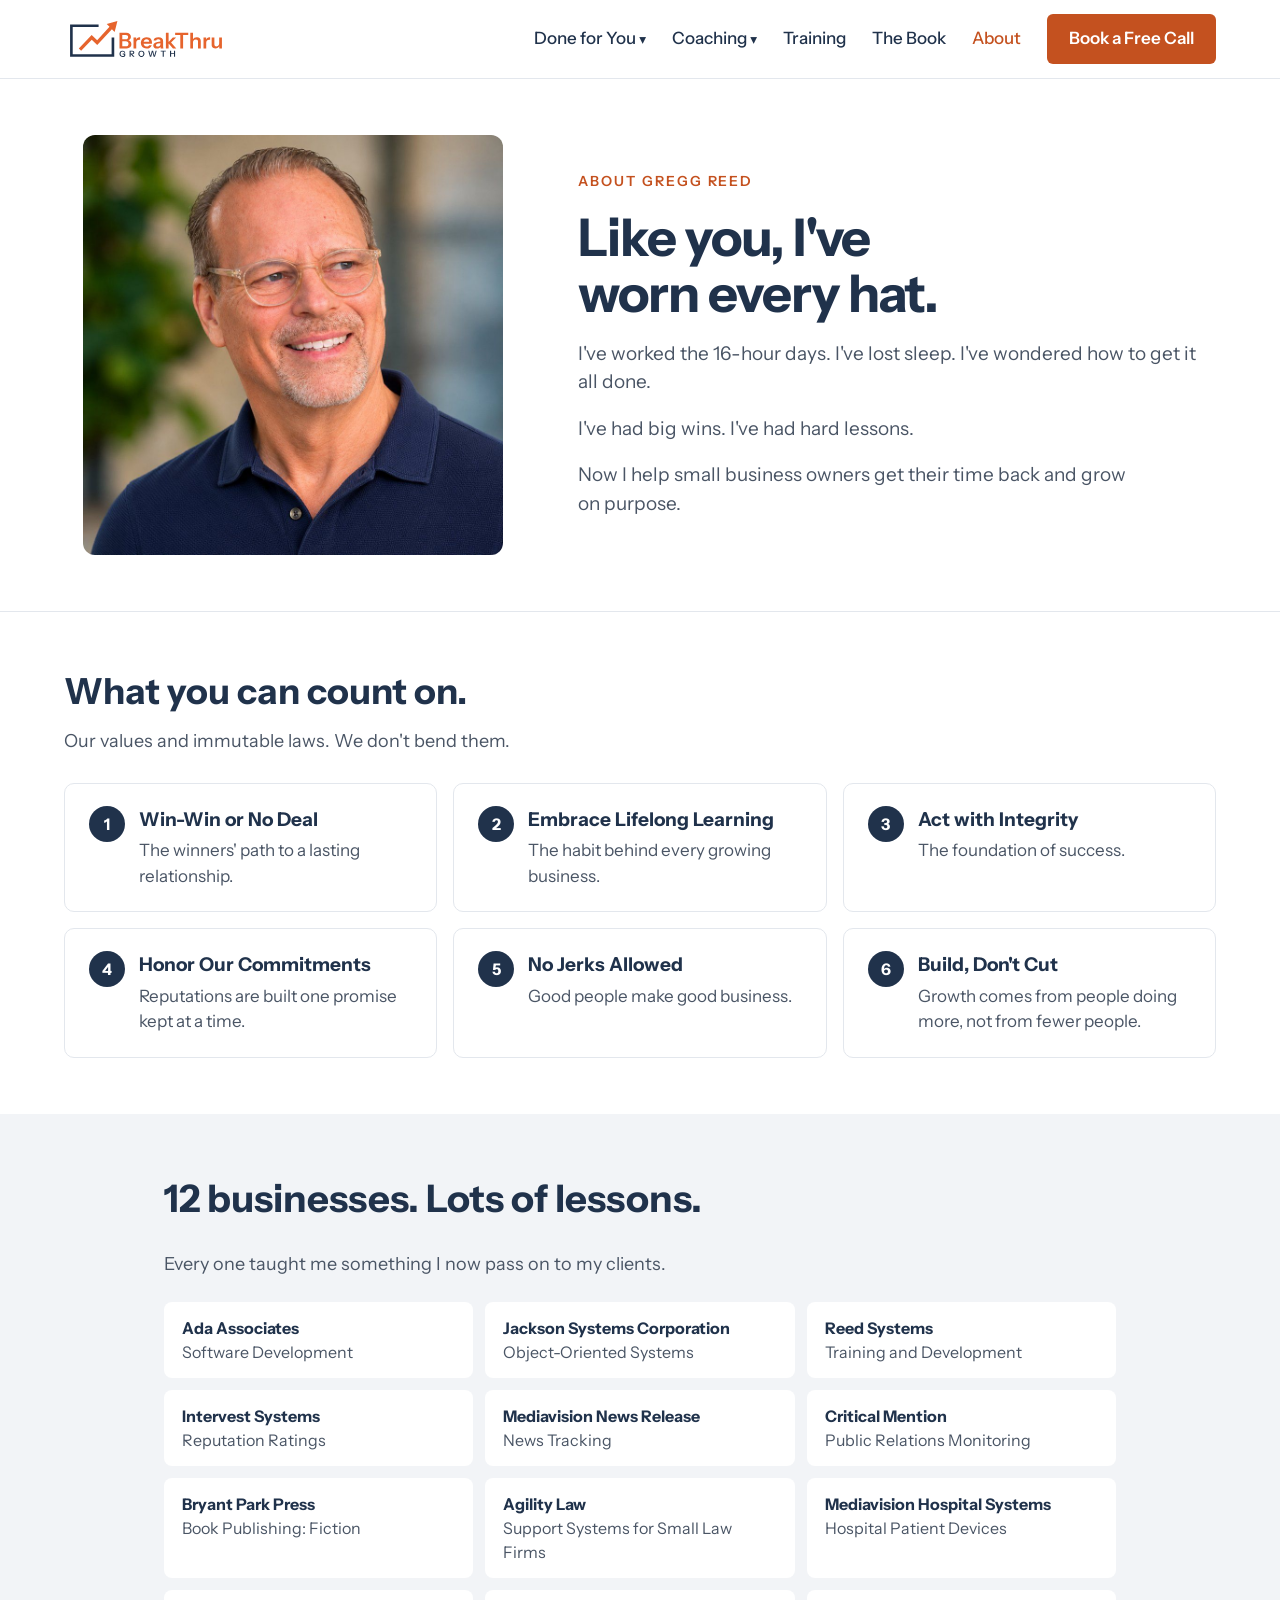
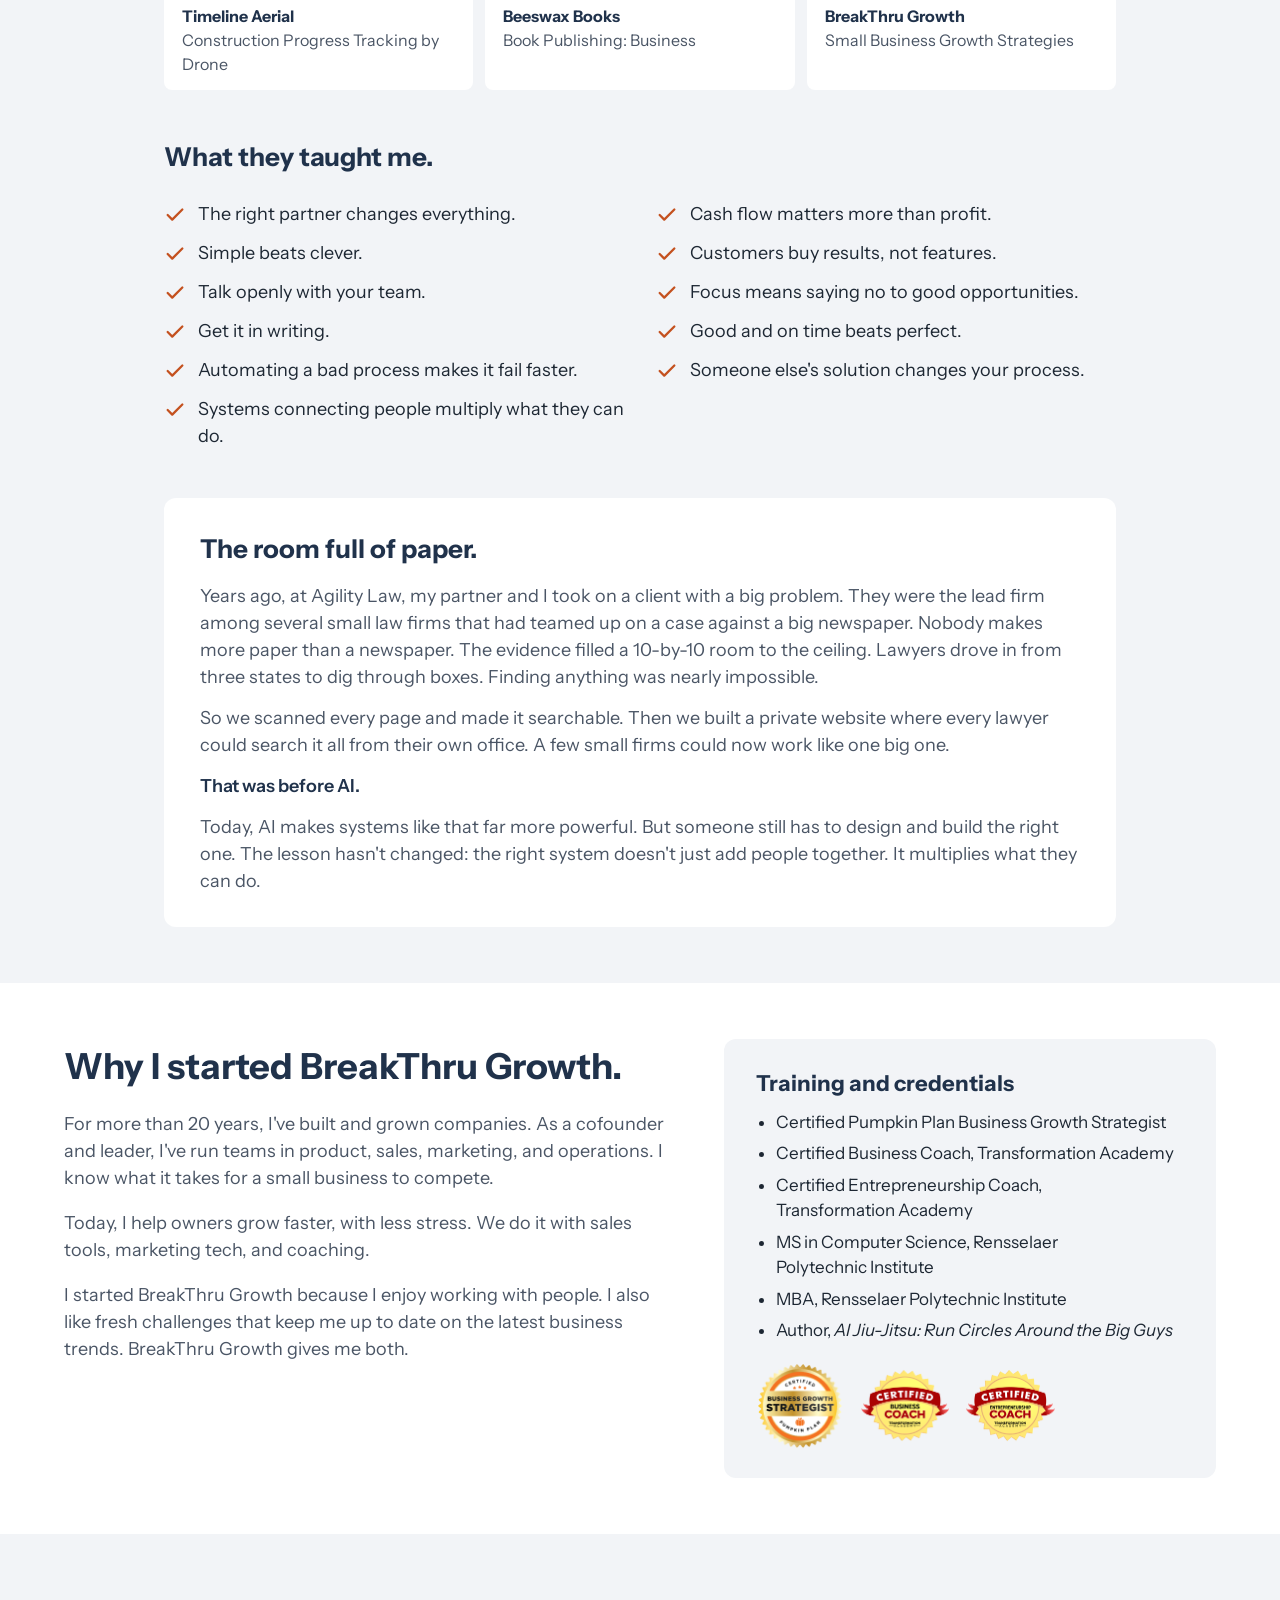
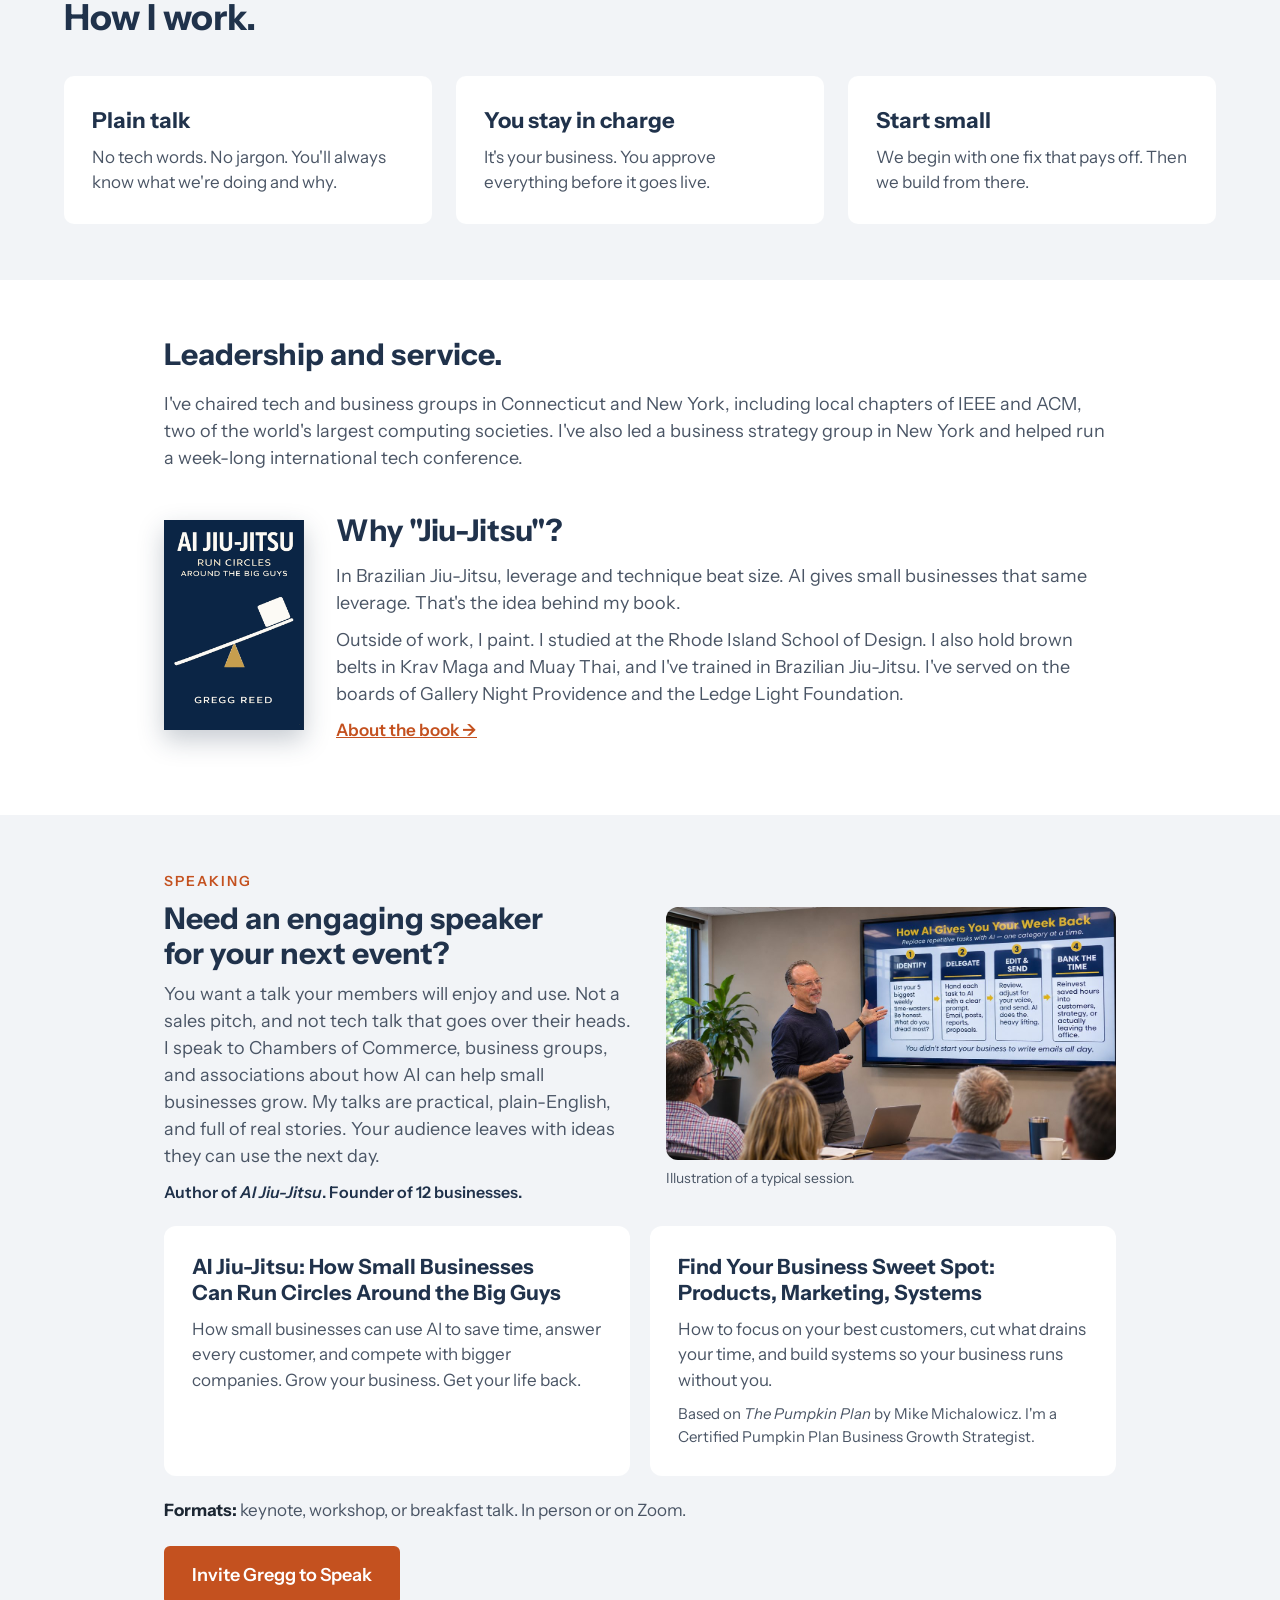
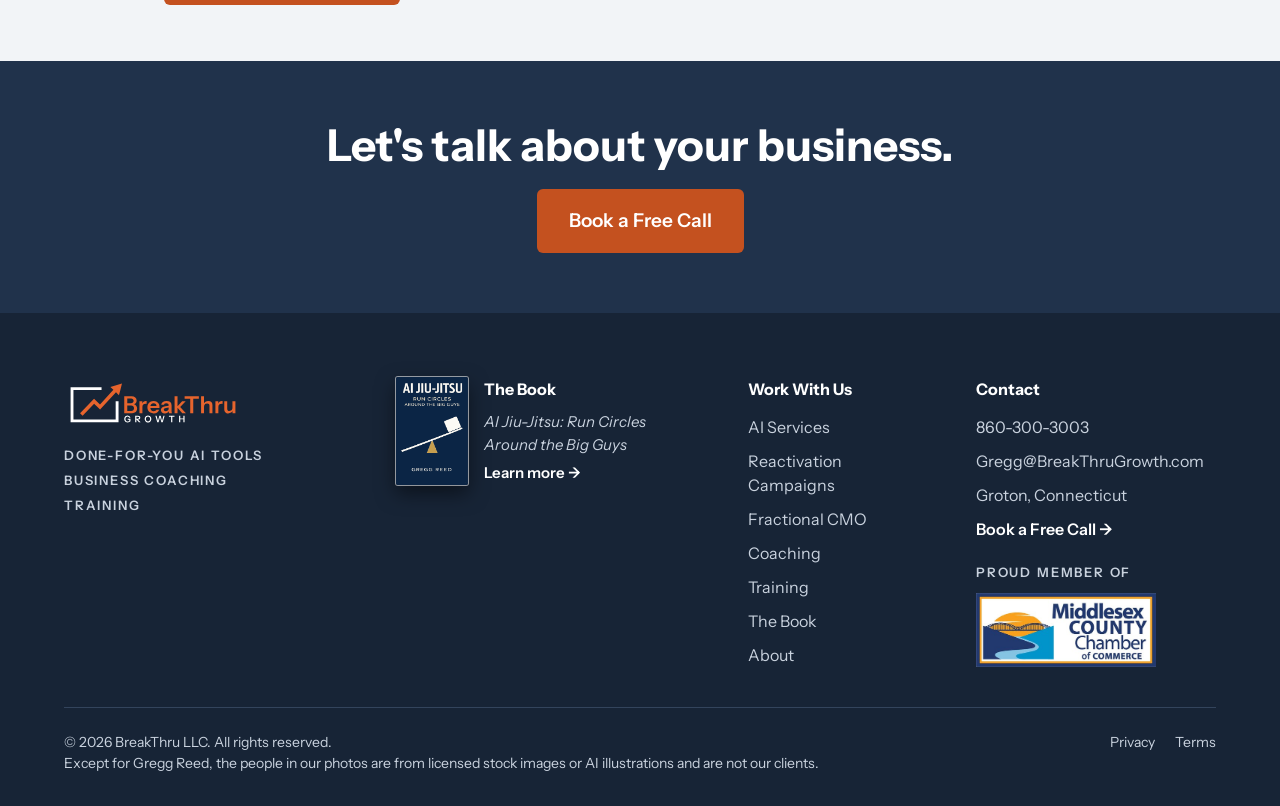
==== about/index.html @ 70c1c9ca "About: credit The Pumpkin Plan on the sweet spot talk Co-Authored-By: Claude Opus 5.5 <noreply@anthr" ====
<!doctype html>
<html lang="en">
<head>
<meta charset="utf-8">
<meta name="viewport" content="width=device-width, initial-scale=1">
<title>About Gregg Reed | BreakThru Growth</title>
<meta name="description" content="Entrepreneur, certified business coach, and author of AI Jiu-Jitsu. Gregg has started 12 businesses.">
<link rel="canonical" href="https://breakthrugrowth.com/about/">
<meta property="og:type" content="website">
<meta property="og:site_name" content="BreakThru Growth">
<meta property="og:title" content="About Gregg Reed | BreakThru Growth">
<meta property="og:description" content="Entrepreneur, certified business coach, and author of AI Jiu-Jitsu. Gregg has started 12 businesses.">
<meta property="og:url" content="https://breakthrugrowth.com/about/">
<meta property="og:image" content="https://breakthrugrowth.com/assets/img/gregg-casual.jpg">
<meta name="twitter:card" content="summary_large_image">
<link rel="icon" href="/favicon.svg?v=3" type="image/svg+xml">
<link rel="icon" href="/favicon-32x32.png?v=3" sizes="32x32" type="image/png">
<link rel="icon" href="/favicon.ico?v=3" sizes="any">
<link rel="apple-touch-icon" href="/apple-touch-icon.png?v=3">
<link rel="manifest" href="/site.webmanifest?v=3">
<meta name="theme-color" content="#20324B">
<link rel="preconnect" href="https://fonts.googleapis.com">
<link rel="preconnect" href="https://fonts.gstatic.com" crossorigin>
<link href="https://fonts.googleapis.com/css2?family=Instrument+Sans:wght@400;500;600;700&amp;display=swap" rel="stylesheet">
<link rel="stylesheet" href="/assets/css/site.css?v=20261113">
<script type="application/ld+json">{"@context":"https://schema.org","@type":"Person","name":"Gregg Reed","url":"https://breakthrugrowth.com/about/","image":"https://breakthrugrowth.com/assets/img/gregg-portrait.jpg","jobTitle":"Founder","worksFor":{"@type":"Organization","name":"BreakThru Growth","url":"https://breakthrugrowth.com/"},"alumniOf":{"@type":"CollegeOrUniversity","name":"Rensselaer Polytechnic Institute"},"knowsAbout":["AI for small business","Business coaching","Marketing"],"subjectOf":{"@type":"Book","name":"AI Jiu-Jitsu: Run Circles Around the Big Guys","url":"https://breakthrugrowth.com/book/"}}</script>
</head>
<body>
<div class="page">

<a class="skip" href="#main">Skip to content</a>
<header class="site-header">
<div class="wrap">
<a class="brand" href="/"><img src="/assets/img/logo-color.svg" alt="BreakThru Growth" width="166" height="48"></a>
<input type="checkbox" id="menu" class="menu-toggle" aria-label="Show menu">
<label for="menu" class="menu-btn">Menu</label>
<nav class="nav" aria-label="Main">
<div class="dd"><a href="/ai-services/">Done for You</a>
<div class="dd-menu"><a href="/ai-services/">AI Services</a><a href="/reactivation/">Reactivation Campaigns</a><a href="/fractional/">Fractional CMO</a></div></div>
<div class="dd"><a href="/coaching/">Coaching</a>
<div class="dd-menu"><a href="/coaching/#focus">Focus Programs</a><a href="/coaching/#growth">Growth Coaching</a></div></div>
<a href="/training/">Training</a>
<a href="/book/">The Book</a>
<a href="/about/" aria-current="page">About</a>
<a class="btn" href="/start/">Book a Free Call</a>
</nav>
</div>
</header>
<main id="main">

<section id="top" style="background: #FFFFFF">
<div style="max-width: 1200px; margin: 0 auto; padding: 56px 24px; display: flex; flex-wrap: wrap; align-items: center; gap: 56px">
<div style="flex: 1 1 340px; min-width: 0; display: flex; justify-content: center"><img src="/assets/img/gregg-casual.jpg" alt="Gregg Reed" style="width: 100%; max-width: 420px; border-radius: 12px; display: block"></div>
<div style="flex: 1 1 520px; min-width: 0; display: flex; flex-direction: column; gap: 18px">
<p style="margin: 0; font-size: 14px; font-weight: 600; letter-spacing: 0.14em; color: #C4511F">ABOUT GREGG REED</p>
<h1 style="margin: 0; font-size: 52px; line-height: 1.08; color: #20324B; letter-spacing: -0.02em">Like you, I've worn every hat.</h1>
<p style="margin: 0; font-size: 19px; color: #4A5565">I've worked the 16-hour days. I've lost sleep. I've wondered how to get it all done.</p>
<p style="margin: 0; font-size: 19px; color: #4A5565">I've had big wins. I've had hard lessons.</p>
<p style="margin: 0; font-size: 19px; color: #4A5565">Now I help small business owners get their time back and grow on purpose.</p>
</div>
</div>
</section>

<section style="background: #FFFFFF; border-top: 1px solid #E3E7ED">
<div style="max-width: 1200px; margin: 0 auto; padding: 52px 24px 56px; display: flex; flex-direction: column; gap: 28px">
<div style="display: flex; flex-direction: column; gap: 10px">
<h2 style="margin: 0; font-size: 36px; color: #20324B">What you can count on.</h2>
<p style="margin: 0; font-size: 18px; color: #4A5565">Our values and immutable laws. We don't bend them.</p>
</div>
<div style="display: grid; grid-template-columns: repeat(auto-fit, minmax(320px, 1fr)); gap: 16px">
<div style="border: 1px solid #E3E7ED; border-radius: 10px; padding: 22px 24px; display: flex; align-items: flex-start; gap: 14px"><span style="flex: none; width: 36px; height: 36px; border-radius: 50%; background: #20324B; color: #FFFFFF; display: flex; align-items: center; justify-content: center; font-weight: 700; font-size: 16px">1</span><div style="display: flex; flex-direction: column; gap: 4px"><span style="font-size: 19px; font-weight: 700; color: #20324B">Win-Win or No Deal</span><span style="font-size: 17px; color: #4A5565">The winners' path to a lasting relationship.</span></div></div>
<div style="border: 1px solid #E3E7ED; border-radius: 10px; padding: 22px 24px; display: flex; align-items: flex-start; gap: 14px"><span style="flex: none; width: 36px; height: 36px; border-radius: 50%; background: #20324B; color: #FFFFFF; display: flex; align-items: center; justify-content: center; font-weight: 700; font-size: 16px">2</span><div style="display: flex; flex-direction: column; gap: 4px"><span style="font-size: 19px; font-weight: 700; color: #20324B">Embrace Lifelong Learning</span><span style="font-size: 17px; color: #4A5565">The habit behind every growing business.</span></div></div>
<div style="border: 1px solid #E3E7ED; border-radius: 10px; padding: 22px 24px; display: flex; align-items: flex-start; gap: 14px"><span style="flex: none; width: 36px; height: 36px; border-radius: 50%; background: #20324B; color: #FFFFFF; display: flex; align-items: center; justify-content: center; font-weight: 700; font-size: 16px">3</span><div style="display: flex; flex-direction: column; gap: 4px"><span style="font-size: 19px; font-weight: 700; color: #20324B">Act with Integrity</span><span style="font-size: 17px; color: #4A5565">The foundation of success.</span></div></div>
<div style="border: 1px solid #E3E7ED; border-radius: 10px; padding: 22px 24px; display: flex; align-items: flex-start; gap: 14px"><span style="flex: none; width: 36px; height: 36px; border-radius: 50%; background: #20324B; color: #FFFFFF; display: flex; align-items: center; justify-content: center; font-weight: 700; font-size: 16px">4</span><div style="display: flex; flex-direction: column; gap: 4px"><span style="font-size: 19px; font-weight: 700; color: #20324B">Honor Our Commitments</span><span style="font-size: 17px; color: #4A5565">Reputations are built one promise kept at a time.</span></div></div>
<div style="border: 1px solid #E3E7ED; border-radius: 10px; padding: 22px 24px; display: flex; align-items: flex-start; gap: 14px"><span style="flex: none; width: 36px; height: 36px; border-radius: 50%; background: #20324B; color: #FFFFFF; display: flex; align-items: center; justify-content: center; font-weight: 700; font-size: 16px">5</span><div style="display: flex; flex-direction: column; gap: 4px"><span style="font-size: 19px; font-weight: 700; color: #20324B">No Jerks Allowed</span><span style="font-size: 17px; color: #4A5565">Good people make good business.</span></div></div>
<div style="border: 1px solid #E3E7ED; border-radius: 10px; padding: 22px 24px; display: flex; align-items: flex-start; gap: 14px"><span style="flex: none; width: 36px; height: 36px; border-radius: 50%; background: #20324B; color: #FFFFFF; display: flex; align-items: center; justify-content: center; font-weight: 700; font-size: 16px">6</span><div style="display: flex; flex-direction: column; gap: 4px"><span style="font-size: 19px; font-weight: 700; color: #20324B">Build, Don't Cut</span><span style="font-size: 17px; color: #4A5565">Growth comes from people doing more, not from fewer people.</span></div></div>
</div>
</div>
</section>

<section style="background: #F2F4F7">
<div style="max-width: 1000px; margin: 0 auto; padding: 56px 24px; display: flex; flex-direction: column; gap: 24px">
<h2 style="margin: 0; font-size: 38px; color: #20324B">12 businesses. Lots of lessons.</h2>
<p style="margin: 0; font-size: 18px; color: #4A5565">Every one taught me something I now pass on to my clients.</p>
<div style="display: grid; grid-template-columns: repeat(auto-fit, minmax(300px, 1fr)); gap: 12px">
<div style="background: #FFFFFF; border-radius: 8px; padding: 14px 18px"><b style="color: #20324B">Ada Associates</b><br><span style="color: #4A5565">Software Development</span></div>
<div style="background: #FFFFFF; border-radius: 8px; padding: 14px 18px"><b style="color: #20324B">Jackson Systems Corporation</b><br><span style="color: #4A5565">Object-Oriented Systems</span></div>
<div style="background: #FFFFFF; border-radius: 8px; padding: 14px 18px"><b style="color: #20324B">Reed Systems</b><br><span style="color: #4A5565">Training and Development</span></div>
<div style="background: #FFFFFF; border-radius: 8px; padding: 14px 18px"><b style="color: #20324B">Intervest Systems</b><br><span style="color: #4A5565">Reputation Ratings</span></div>
<div style="background: #FFFFFF; border-radius: 8px; padding: 14px 18px"><b style="color: #20324B">Mediavision News Release</b><br><span style="color: #4A5565">News Tracking</span></div>
<div style="background: #FFFFFF; border-radius: 8px; padding: 14px 18px"><b style="color: #20324B">Critical Mention</b><br><span style="color: #4A5565">Public Relations Monitoring</span></div>
<div style="background: #FFFFFF; border-radius: 8px; padding: 14px 18px"><b style="color: #20324B">Bryant Park Press</b><br><span style="color: #4A5565">Book Publishing: Fiction</span></div>
<div style="background: #FFFFFF; border-radius: 8px; padding: 14px 18px"><b style="color: #20324B">Agility Law</b><br><span style="color: #4A5565">Support Systems for Small Law Firms</span></div>
<div style="background: #FFFFFF; border-radius: 8px; padding: 14px 18px"><b style="color: #20324B">Mediavision Hospital Systems</b><br><span style="color: #4A5565">Hospital Patient Devices</span></div>
<div style="background: #FFFFFF; border-radius: 8px; padding: 14px 18px"><b style="color: #20324B">Timeline Aerial</b><br><span style="color: #4A5565">Construction Progress Tracking by Drone</span></div>
<div style="background: #FFFFFF; border-radius: 8px; padding: 14px 18px"><b style="color: #20324B">Beeswax Books</b><br><span style="color: #4A5565">Book Publishing: Business</span></div>
<div style="background: #FFFFFF; border-radius: 8px; padding: 14px 18px"><b style="color: #20324B">BreakThru Growth</b><br><span style="color: #4A5565">Small Business Growth Strategies</span></div>
</div>
<h3 style="margin: 24px 0 0; font-size: 26px; color: #20324B">What they taught me.</h3>
<div style="display: grid; grid-template-columns: repeat(auto-fit, minmax(300px, 1fr)); gap: 12px 32px">
<div style="display: flex; gap: 12px; align-items: flex-start; font-size: 18px; color: #1D2733"><svg aria-hidden="true" width="22" height="22" viewBox="0 0 24 24" fill="none" stroke="#C4511F" stroke-width="2.5" stroke-linecap="round" stroke-linejoin="round" style="flex: none; margin-top: 3px"><path d="M4 12l5 5L20 6"></path></svg><span>The right partner changes everything.</span></div>
<div style="display: flex; gap: 12px; align-items: flex-start; font-size: 18px; color: #1D2733"><svg aria-hidden="true" width="22" height="22" viewBox="0 0 24 24" fill="none" stroke="#C4511F" stroke-width="2.5" stroke-linecap="round" stroke-linejoin="round" style="flex: none; margin-top: 3px"><path d="M4 12l5 5L20 6"></path></svg><span>Cash flow matters more than profit.</span></div>
<div style="display: flex; gap: 12px; align-items: flex-start; font-size: 18px; color: #1D2733"><svg aria-hidden="true" width="22" height="22" viewBox="0 0 24 24" fill="none" stroke="#C4511F" stroke-width="2.5" stroke-linecap="round" stroke-linejoin="round" style="flex: none; margin-top: 3px"><path d="M4 12l5 5L20 6"></path></svg><span>Simple beats clever.</span></div>
<div style="display: flex; gap: 12px; align-items: flex-start; font-size: 18px; color: #1D2733"><svg aria-hidden="true" width="22" height="22" viewBox="0 0 24 24" fill="none" stroke="#C4511F" stroke-width="2.5" stroke-linecap="round" stroke-linejoin="round" style="flex: none; margin-top: 3px"><path d="M4 12l5 5L20 6"></path></svg><span>Customers buy results, not features.</span></div>
<div style="display: flex; gap: 12px; align-items: flex-start; font-size: 18px; color: #1D2733"><svg aria-hidden="true" width="22" height="22" viewBox="0 0 24 24" fill="none" stroke="#C4511F" stroke-width="2.5" stroke-linecap="round" stroke-linejoin="round" style="flex: none; margin-top: 3px"><path d="M4 12l5 5L20 6"></path></svg><span>Talk openly with your team.</span></div>
<div style="display: flex; gap: 12px; align-items: flex-start; font-size: 18px; color: #1D2733"><svg aria-hidden="true" width="22" height="22" viewBox="0 0 24 24" fill="none" stroke="#C4511F" stroke-width="2.5" stroke-linecap="round" stroke-linejoin="round" style="flex: none; margin-top: 3px"><path d="M4 12l5 5L20 6"></path></svg><span>Focus means saying no to good opportunities.</span></div>
<div style="display: flex; gap: 12px; align-items: flex-start; font-size: 18px; color: #1D2733"><svg aria-hidden="true" width="22" height="22" viewBox="0 0 24 24" fill="none" stroke="#C4511F" stroke-width="2.5" stroke-linecap="round" stroke-linejoin="round" style="flex: none; margin-top: 3px"><path d="M4 12l5 5L20 6"></path></svg><span>Get it in writing.</span></div>
<div style="display: flex; gap: 12px; align-items: flex-start; font-size: 18px; color: #1D2733"><svg aria-hidden="true" width="22" height="22" viewBox="0 0 24 24" fill="none" stroke="#C4511F" stroke-width="2.5" stroke-linecap="round" stroke-linejoin="round" style="flex: none; margin-top: 3px"><path d="M4 12l5 5L20 6"></path></svg><span>Good and on time beats perfect.</span></div>
<div style="display: flex; gap: 12px; align-items: flex-start; font-size: 18px; color: #1D2733"><svg aria-hidden="true" width="22" height="22" viewBox="0 0 24 24" fill="none" stroke="#C4511F" stroke-width="2.5" stroke-linecap="round" stroke-linejoin="round" style="flex: none; margin-top: 3px"><path d="M4 12l5 5L20 6"></path></svg><span>Automating a bad process makes it fail faster.</span></div>
<div style="display: flex; gap: 12px; align-items: flex-start; font-size: 18px; color: #1D2733"><svg aria-hidden="true" width="22" height="22" viewBox="0 0 24 24" fill="none" stroke="#C4511F" stroke-width="2.5" stroke-linecap="round" stroke-linejoin="round" style="flex: none; margin-top: 3px"><path d="M4 12l5 5L20 6"></path></svg><span>Someone else's solution changes your process.</span></div>
<div style="display: flex; gap: 12px; align-items: flex-start; font-size: 18px; color: #1D2733"><svg aria-hidden="true" width="22" height="22" viewBox="0 0 24 24" fill="none" stroke="#C4511F" stroke-width="2.5" stroke-linecap="round" stroke-linejoin="round" style="flex: none; margin-top: 3px"><path d="M4 12l5 5L20 6"></path></svg><span>Systems connecting people multiply what they can do.</span></div>
</div>
<div style="margin-top: 24px; background: #FFFFFF; border-radius: 12px; padding: 32px 36px; display: flex; flex-direction: column; gap: 14px">
<h3 style="margin: 0; font-size: 26px; color: #20324B">The room full of paper.</h3>
<p style="margin: 0; font-size: 18px; color: #4A5565">Years ago, at Agility Law, my partner and I took on a client with a big problem. They were the lead firm among several small law firms that had teamed up on a case against a big newspaper. Nobody makes more paper than a newspaper. The evidence filled a 10-by-10 room to the ceiling. Lawyers drove in from three states to dig through boxes. Finding anything was nearly impossible.</p>
<p style="margin: 0; font-size: 18px; color: #4A5565">So we scanned every page and made it searchable. Then we built a private website where every lawyer could search it all from their own office. A few small firms could now work like one big one.</p>
<p style="margin: 0; font-size: 18px; font-weight: 600; color: #20324B">That was before AI.</p>
<p style="margin: 0; font-size: 18px; color: #4A5565">Today, AI makes systems like that far more powerful. But someone still has to design and build the right one. The lesson hasn't changed: the right system doesn't just add people together. It multiplies what they can do.</p>
</div>
</div>
</section>

<section style="background: #FFFFFF">
<div style="max-width: 1200px; margin: 0 auto; padding: 56px 24px; display: flex; flex-wrap: wrap; gap: 48px">
<div style="flex: 1 1 520px; min-width: 0; display: flex; flex-direction: column; gap: 18px">
<h2 style="margin: 0; font-size: 36px; color: #20324B">Why I started BreakThru Growth.</h2>
<p style="margin: 0; font-size: 18px; color: #4A5565">For more than 20 years, I've built and grown companies. As a cofounder and leader, I've run teams in product, sales, marketing, and operations. I know what it takes for a small business to compete.</p>
<p style="margin: 0; font-size: 18px; color: #4A5565">Today, I help owners grow faster, with less stress. We do it with sales tools, marketing tech, and coaching.</p>
<p style="margin: 0; font-size: 18px; color: #4A5565">I started BreakThru Growth because I enjoy working with people. I also like fresh challenges that keep me up to date on the latest business trends. BreakThru Growth gives me both.</p>
</div>
<div style="flex: 1 1 400px; min-width: 0; background: #F2F4F7; border-radius: 12px; padding: 28px 32px; display: flex; flex-direction: column; gap: 10px">
<h3 style="margin: 0; font-size: 22px; color: #20324B">Training and credentials</h3>
<ul style="margin: 0; padding-left: 20px; font-size: 17px; color: #1D2733; display: flex; flex-direction: column; gap: 6px">
<li>Certified Pumpkin Plan Business Growth Strategist</li>
<li>Certified Business Coach, Transformation Academy</li>
<li>Certified Entrepreneurship Coach, Transformation Academy</li>
<li>MS in Computer Science, Rensselaer Polytechnic Institute</li>
<li>MBA, Rensselaer Polytechnic Institute</li>
<li>Author, <i>AI Jiu-Jitsu: Run Circles Around the Big Guys</i></li>
</ul>
<div style="display: flex; flex-wrap: wrap; align-items: center; gap: 16px; margin-top: 8px">
<img loading="lazy" src="/assets/img/badge-pumpkin-plan.png" alt="Certified Pumpkin Plan Business Growth Strategist" style="height: 88px; width: auto">
<img loading="lazy" src="/assets/img/badge-business-coach.png" alt="Certified Business Coach, Transformation Academy" style="height: 76px; width: auto">
<img loading="lazy" src="/assets/img/badge-entrepreneurship-coach.png" alt="Certified Entrepreneurship Coach, Transformation Academy" style="height: 76px; width: auto">
</div>
</div>
</div>
</section>

<section style="background: #F2F4F7">
<div style="max-width: 1200px; margin: 0 auto; padding: 56px 24px; display: flex; flex-direction: column; gap: 32px">
<h2 style="margin: 0; font-size: 36px; color: #20324B">How I work.</h2>
<div style="display: grid; grid-template-columns: repeat(auto-fit, minmax(280px, 1fr)); gap: 24px">
<div style="background: #FFFFFF; border-radius: 10px; padding: 28px; display: flex; flex-direction: column; gap: 8px"><h3 style="margin: 0; font-size: 22px; color: #20324B">Plain talk</h3><p style="margin: 0; font-size: 17px; color: #4A5565">No tech words. No jargon. You'll always know what we're doing and why.</p></div>
<div style="background: #FFFFFF; border-radius: 10px; padding: 28px; display: flex; flex-direction: column; gap: 8px"><h3 style="margin: 0; font-size: 22px; color: #20324B">You stay in charge</h3><p style="margin: 0; font-size: 17px; color: #4A5565">It's your business. You approve everything before it goes live.</p></div>
<div style="background: #FFFFFF; border-radius: 10px; padding: 28px; display: flex; flex-direction: column; gap: 8px"><h3 style="margin: 0; font-size: 22px; color: #20324B">Start small</h3><p style="margin: 0; font-size: 17px; color: #4A5565">We begin with one fix that pays off. Then we build from there.</p></div>
</div>
</div>
</section>

<section style="background: #FFFFFF">
<div style="max-width: 1000px; margin: 0 auto; padding: 52px 24px 0; display: flex; flex-direction: column; gap: 14px">
<h2 style="margin: 0; font-size: 30px; color: #20324B">Leadership and service.</h2>
<p style="margin: 0; font-size: 18px; color: #4A5565">I've chaired tech and business groups in Connecticut and New York, including local chapters of IEEE and ACM, two of the world's largest computing societies. I've also led a business strategy group in New York and helped run a week-long international tech conference.</p>
</div>
</section>

<section style="background: #FFFFFF">
<div class="tight-top" style="max-width: 1000px; margin: 0 auto; padding: 36px 24px 72px; display: flex; flex-wrap: wrap; gap: 32px; align-items: center">
<a href="/book/" style="flex: none; display: block; line-height: 0"><img loading="lazy" src="/assets/img/ajj-cover.png" alt="About the book AI Jiu-Jitsu" style="width: 140px; display: block; box-shadow: 0 10px 24px rgba(32, 50, 75, 0.25)"></a>
<div style="flex: 1 1 400px; min-width: 0; display: flex; flex-direction: column; gap: 10px">
<h2 style="margin: 0; font-size: 30px; color: #20324B">Why "Jiu-Jitsu"?</h2>
<p style="margin: 0; font-size: 18px; color: #4A5565">In Brazilian Jiu-Jitsu, leverage and technique beat size. AI gives small businesses that same leverage. That's the idea behind my book.</p>
<p style="margin: 0; font-size: 18px; color: #4A5565">Outside of work, I paint. I studied at the Rhode Island School of Design. I also hold brown belts in Krav Maga and Muay Thai, and I've trained in Brazilian Jiu-Jitsu. I've served on the boards of Gallery Night Providence and the Ledge Light Foundation.</p>
<a href="/book/" style="font-weight: 600; font-size: 17px">About the book →</a>
</div>
</div>
</section>

<section id="speaking" style="background: #F2F4F7">
<div style="max-width: 1000px; margin: 0 auto; padding: 56px 24px; display: flex; flex-direction: column; gap: 22px">
<p style="margin: 0 0 -12px; font-size: 14px; font-weight: 600; letter-spacing: 0.14em; color: #C4511F">SPEAKING</p>
<div style="display: flex; flex-wrap: wrap; gap: 32px; align-items: flex-start">
<div style="flex: 1 1 400px; min-width: 0; display: flex; flex-direction: column; gap: 10px">
<h2 style="margin: 0; font-size: 30px; line-height: 1.15; color: #20324B">Need an engaging speaker for your next event?</h2>
<p style="margin: 0; font-size: 18px; color: #4A5565">You want a talk your members will enjoy and use. Not a sales pitch, and not tech talk that goes over their heads. I speak to Chambers of Commerce, business groups, and associations about how AI can help small businesses grow. My talks are practical, plain-English, and full of real stories. Your audience leaves with ideas they can use the next day.</p>
<p style="margin: 0; font-size: 16px; font-weight: 600; color: #20324B">Author of <i>AI Jiu-Jitsu</i>. Founder of 12 businesses.</p>
</div>
<figure style="flex: 1 1 380px; min-width: 0; margin: 5px 0 0; display: flex; flex-direction: column; gap: 8px">
<img loading="lazy" src="/assets/img/speaking-illustration.jpg" alt="Illustration of Gregg presenting a slide titled How AI Gives You Your Week Back to a small group of business owners" width="1200" height="675" style="width: 100%; height: auto; display: block; border-radius: 12px">
<figcaption style="font-size: 14px; color: #4A5565">Illustration of a typical session.</figcaption>
</figure>
</div>
<div style="display: grid; grid-template-columns: repeat(auto-fit, minmax(300px, 1fr)); gap: 20px">
<div style="background: #FFFFFF; border-radius: 12px; padding: 28px; display: flex; flex-direction: column; gap: 10px"><h3 style="margin: 0; font-size: 21px; line-height: 1.25; color: #20324B">AI Jiu-Jitsu: How Small Businesses Can Run Circles Around the Big Guys</h3><p style="margin: 0; font-size: 17px; color: #4A5565">How small businesses can use AI to save time, answer every customer, and compete with bigger companies. Grow your business. Get your life back.</p></div>
<div style="background: #FFFFFF; border-radius: 12px; padding: 28px; display: flex; flex-direction: column; gap: 10px"><h3 style="margin: 0; font-size: 21px; line-height: 1.25; color: #20324B">Find Your Business Sweet Spot: Products, Marketing, Systems</h3><p style="margin: 0; font-size: 17px; color: #4A5565">How to focus on your best customers, cut what drains your time, and build systems so your business runs without you.</p><p style="margin: 0; font-size: 15px; color: #4A5565">Based on <i>The Pumpkin Plan</i> by Mike Michalowicz. I'm a Certified Pumpkin Plan Business Growth Strategist.</p></div>
</div>
<p style="margin: 0; font-size: 17px; color: #4A5565"><b style="color: #1D2733">Formats:</b> keynote, workshop, or breakfast talk. In person or on Zoom.</p>
<div><a href="/start/" data-e="moc.htworGurhTkaerB@ggerG" data-subject="Speaking invitation" data-keep-text style="display: inline-block; background: #C4511F; color: #FFFFFF; text-decoration: none; font-weight: 600; font-size: 18px; padding: 16px 28px; border-radius: 6px">Invite Gregg to Speak</a></div>
</div>
</section>

<section style="background: #20324B; color: #FFFFFF">
<div style="max-width: 820px; margin: 0 auto; padding: 60px 24px; display: flex; flex-direction: column; align-items: center; text-align: center; gap: 20px">
<h2 style="margin: 0; font-size: 44px; line-height: 1.1">Let's talk about your business.</h2>
<a href="/start/" style="background: #C4511F; color: #FFFFFF; text-decoration: none; font-weight: 600; font-size: 19px; padding: 18px 32px; border-radius: 6px">Book a Free Call</a>
</div>
</section>
</main>
<footer class="site-footer">
<div class="wrap">
<div class="cols">
<div class="col" style="flex: 1 1 260px; min-width: 0; gap: 14px">
<img src="/assets/img/logo-reverse.svg" alt="BreakThru Growth" width="180" height="52" style="height: 52px; width: auto; align-self: flex-start">
<p style="margin: 0; font-size: 13px; font-weight: 600; letter-spacing: 0.14em; line-height: 1.9">DONE-FOR-YOU AI TOOLS<br>BUSINESS COACHING<br>TRAINING</p>
</div>
<div class="col" style="flex: 1 1 280px; min-width: 0; flex-direction: row; gap: 16px; align-items: flex-start">
<a href="/book/" style="flex: none; display: block; line-height: 0"><img src="/assets/img/ajj-cover.png" alt="About the book AI Jiu-Jitsu" width="72" height="108" loading="lazy" style="width: 72px; height: auto; flex: none"></a>
<div style="display: flex; flex-direction: column; gap: 6px; font-size: 15px">
<h2>The Book</h2>
<p style="margin: 0"><i>AI Jiu-Jitsu: Run Circles Around the Big Guys</i></p>
<a href="/book/" style="color: #FFFFFF; font-weight: 600">Learn more →</a>
</div>
</div>
<div class="col" style="flex: 0 1 180px">
<h2>Work With Us</h2>
<a href="/ai-services/">AI Services</a>
<a href="/reactivation/">Reactivation Campaigns</a>
<a href="/fractional/">Fractional CMO</a>
<a href="/coaching/">Coaching</a>
<a href="/training/">Training</a>
<a href="/book/">The Book</a>
<a href="/about/">About</a>
</div>
<div class="col" style="flex: 0 1 240px">
<h2>Contact</h2>
<a href="tel:+18603003003">860-300-3003</a>
<a href="/start/" data-e="moc.htworGurhTkaerB@ggerG">Gregg at BreakThruGrowth dot com</a>
<span>Groton, Connecticut</span>
<a href="/start/" style="color: #FFFFFF; font-weight: 600">Book a Free Call →</a>
<span style="margin-top: 12px; font-size: 13px; font-weight: 600; letter-spacing: 0.14em">PROUD MEMBER OF</span>
<a href="https://business.middlesexchamber.com/list/member/breakthru-llc-24766" target="_blank" rel="noopener" style="display: block; width: 180px"><img src="/assets/img/middlesex-chamber.jpg" alt="Middlesex County Chamber of Commerce" width="180" height="74" loading="lazy" style="display: block; width: 180px; height: auto"></a>
</div>
</div>
<div class="legal">
<span>© 2026 BreakThru LLC. All rights reserved.<br>Except for Gregg Reed, the people in our photos are from licensed stock images or AI illustrations and are not our clients.</span>
<div style="display: flex; flex-wrap: wrap; gap: 20px">
<a href="/privacy/">Privacy</a>
<a href="/terms/">Terms</a>
<!-- Student Login: uncomment when classes launch, and add the GHL course portal URL.
<a href="https://REPLACE-WITH-GHL-PORTAL" target="_blank" rel="noopener">Student Login</a> -->
</div>
</div>
</div>
</footer>
</div>
<script src="/assets/js/email.js" defer></script>
</body>
</html>
---- assets/css/site.css ----
/* BreakThru Growth site styles */
:root{
  --navy:#20324B; --navy-dark:#172436; --orange:#E6642D; --orange-dark:#C4511F;
  --ink:#1D2733; --muted:#4A5565; --line:#E3E7ED; --mist:#F2F4F7;
}
*{box-sizing:border-box}
html{scroll-behavior:smooth}
body{margin:0;background:#FFFFFF;color:var(--ink);font-family:'Instrument Sans',system-ui,-apple-system,'Segoe UI',sans-serif;line-height:1.5;-webkit-font-smoothing:antialiased}
img{max-width:100%;height:auto}
a{color:var(--orange-dark)}a:hover{color:#9E3F15}
:focus-visible{outline:3px solid var(--orange);outline-offset:2px}
[id]{scroll-margin-top:96px}

.skip{position:absolute;left:-9999px;top:8px;background:var(--navy);color:#fff;padding:10px 16px;border-radius:6px;z-index:100}
.skip:focus{left:8px}

/* Header */
.site-header{position:sticky;top:0;z-index:50;background:#fff;border-bottom:1px solid var(--line)}
.site-header .wrap{max-width:1200px;margin:0 auto;padding:14px 24px;display:flex;align-items:center;justify-content:space-between;gap:16px}
.brand img{height:48px;width:auto;display:block}
.nav{display:flex;align-items:center;gap:26px;font-size:17px;font-weight:500}
.nav a{color:var(--navy);text-decoration:none;white-space:nowrap}
.nav a:hover,.nav a[aria-current="page"]{color:var(--orange-dark)}
.nav .btn{background:var(--orange-dark);color:#fff;font-weight:600;padding:12px 22px;border-radius:6px}
.nav .btn:hover{background:#9E3F15;color:#fff}
.dd{position:relative}
.dd>a::after{content:" \25BE";font-size:.8em}
.dd-menu{display:none;position:absolute;top:100%;left:-16px;min-width:240px;background:#fff;border:1px solid var(--line);border-radius:10px;box-shadow:0 12px 32px rgba(32,50,75,.14);padding:8px}
.dd-menu a{display:block;padding:10px 14px;border-radius:6px;font-weight:500;white-space:nowrap}
.dd-menu a:hover{background:var(--mist)}
.dd:hover .dd-menu,.dd:focus-within .dd-menu{display:block}
.dd::before{content:"";position:absolute;top:100%;left:0;right:0;height:12px}
.menu-toggle{display:none}
.menu-btn{display:none;cursor:pointer;font-weight:600;color:var(--navy);border:2px solid var(--navy);border-radius:6px;padding:8px 14px;min-height:44px;align-items:center}

/* Footer */
.site-footer{background:var(--navy-dark);color:#C9D2DE}
.site-footer .wrap{max-width:1200px;margin:0 auto;padding:64px 24px 32px;display:flex;flex-direction:column;gap:40px}
.site-footer .cols{display:flex;flex-wrap:wrap;gap:48px;justify-content:space-between}
.site-footer h2{margin:0 0 4px;font-size:16px;color:#fff}
.site-footer img[src*="ajj-cover"]{border-radius:2px;box-shadow:0 0 0 1px rgba(255,255,255,.55),0 8px 20px rgba(0,0,0,.5)}
.site-footer a{color:#C9D2DE;text-decoration:none}
.site-footer a:hover{color:#fff;text-decoration:underline}
.site-footer .col{display:flex;flex-direction:column;gap:10px;font-size:16px}
.site-footer .legal{border-top:1px solid #33445C;padding-top:24px;display:flex;flex-wrap:wrap;justify-content:space-between;gap:16px;font-size:14px}

/* Small screens: tame the large inline type and spacing from the page layouts */
@media (max-width:960px){
  .menu-btn{display:inline-flex}
  .nav{display:none;position:absolute;top:100%;left:0;right:0;background:#fff;border-bottom:1px solid var(--line);flex-direction:column;align-items:stretch;gap:0;padding:8px 24px 20px}
  .menu-toggle:checked ~ .nav{display:flex}
  .nav>a,.dd>a{padding:12px 0;border-bottom:1px solid var(--line)}
  .nav .btn{margin-top:14px;text-align:center}
  .dd-menu{display:block;position:static;border:0;box-shadow:none;padding:0 0 6px 14px;min-width:0}
  .dd>a::after{content:""}
}
@media (max-width:640px){
  .page h1{font-size:clamp(34px,9vw,44px)!important}
  .page h2{font-size:clamp(26px,7vw,34px)!important}
  .page section>div{padding-top:44px!important;padding-bottom:44px!important}
  .page section>div.tight-top{padding-top:8px!important}
  .page .site-footer h2{font-size:16px!important}
  .brand img{height:40px}
}

/* Balance headline lines so no word is left alone on the last line */
h1,h2,h3{text-wrap:balance}
p,li{text-wrap:pretty}

/* Solid navy button */
.btn-navy{background:#20324B;color:#fff}
.btn-navy:hover{background:#172436!important;color:#fff!important}
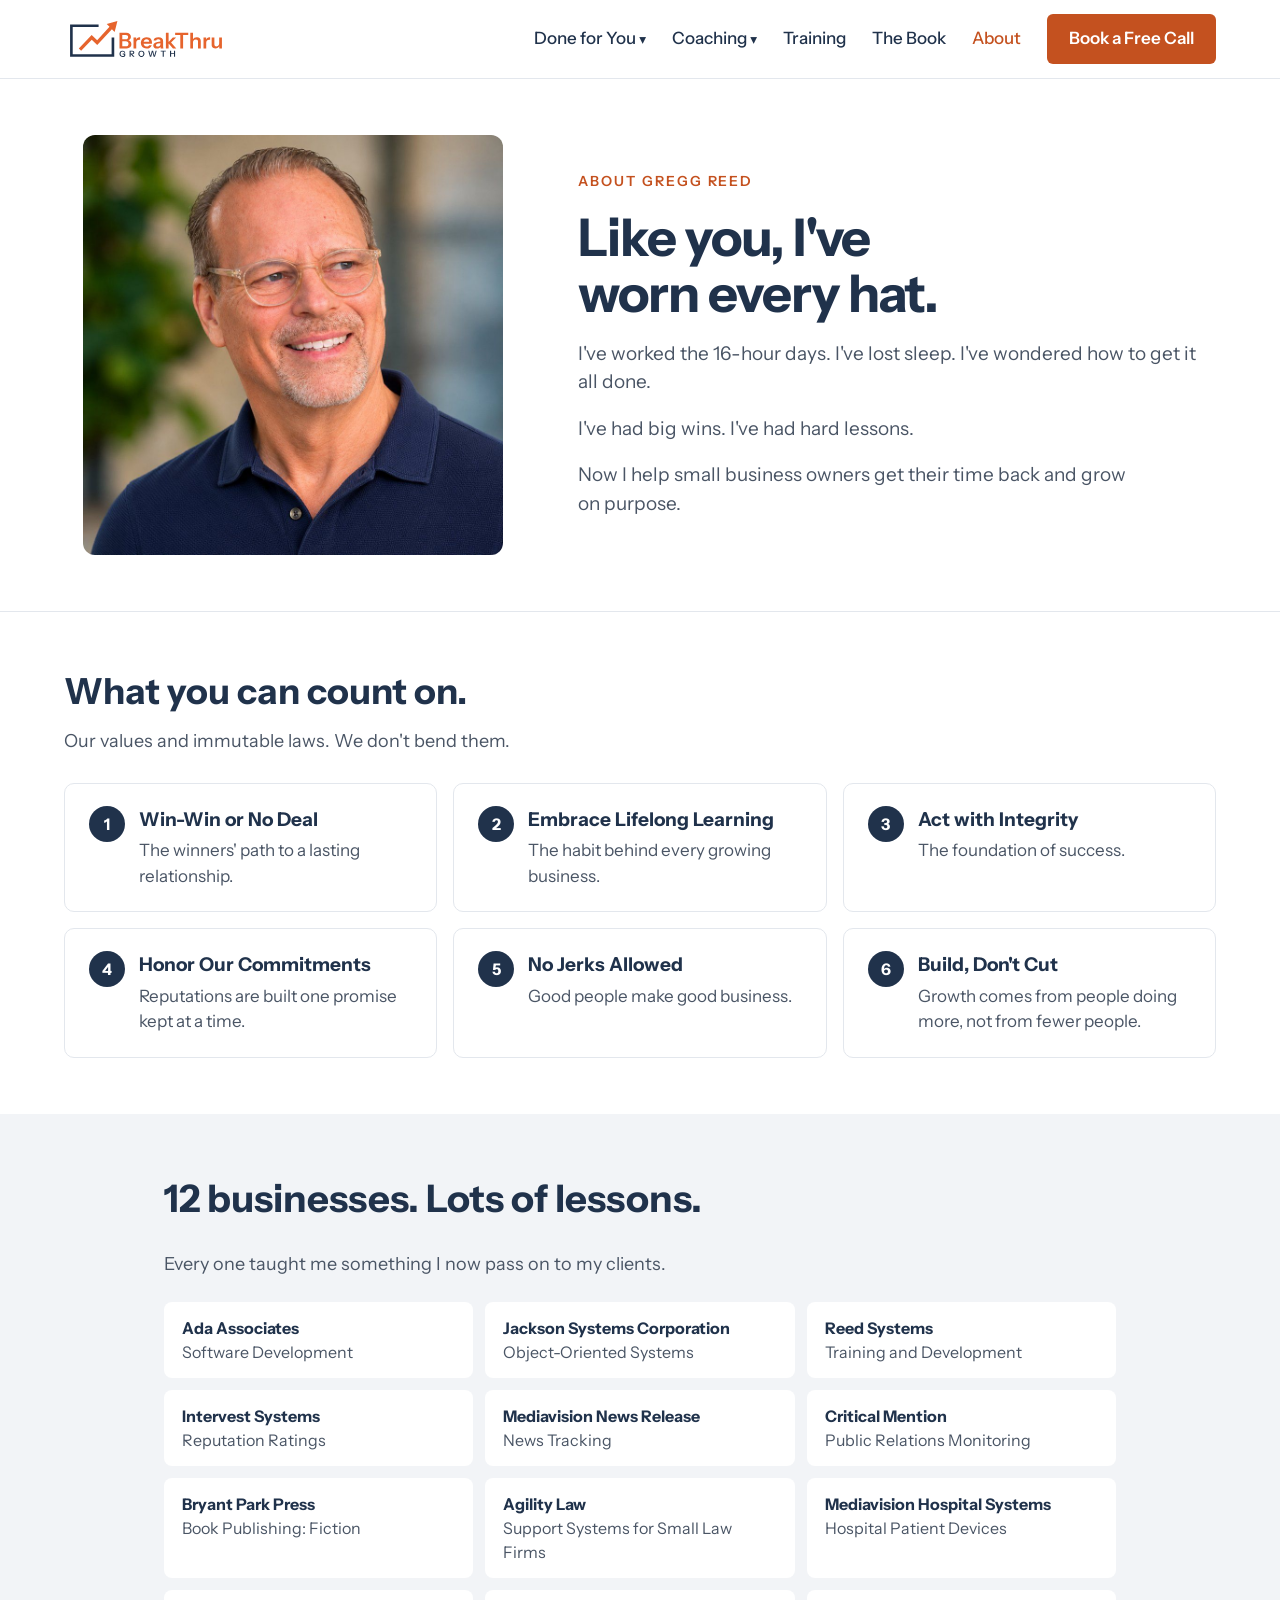
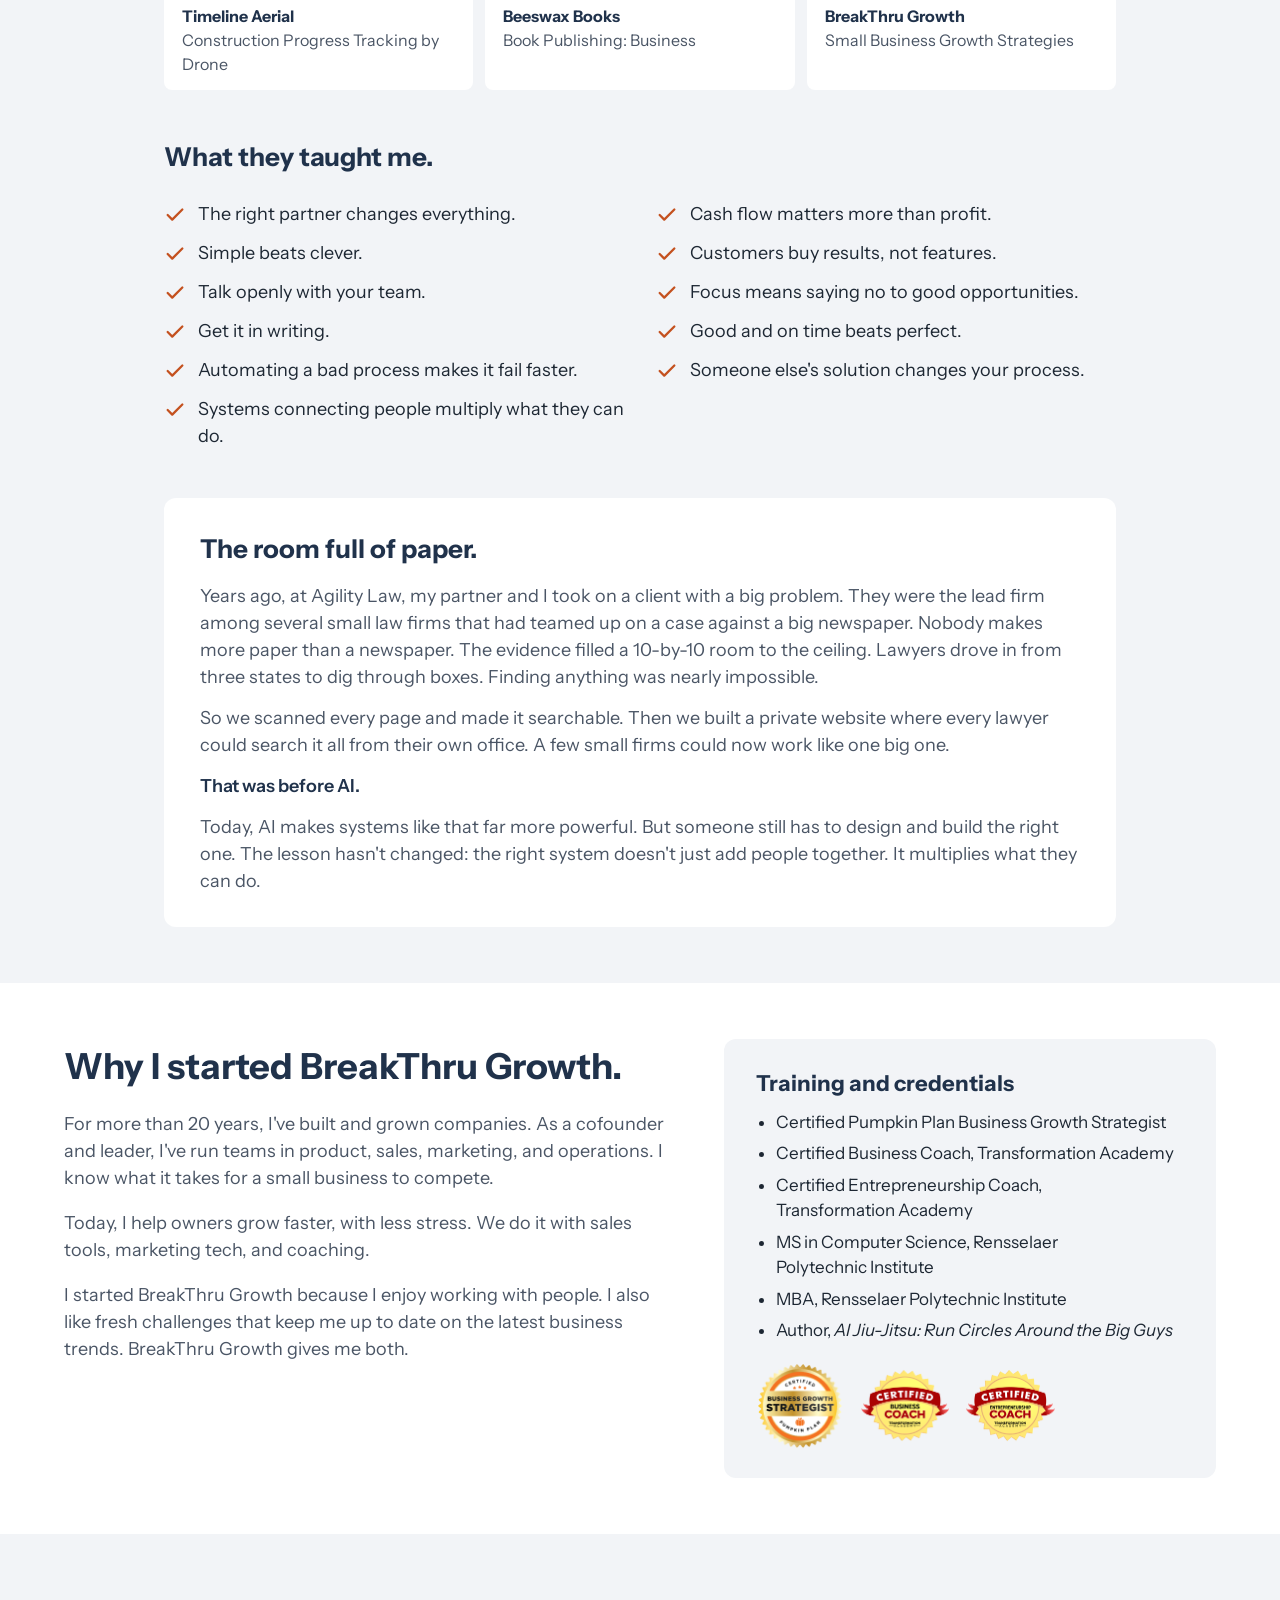
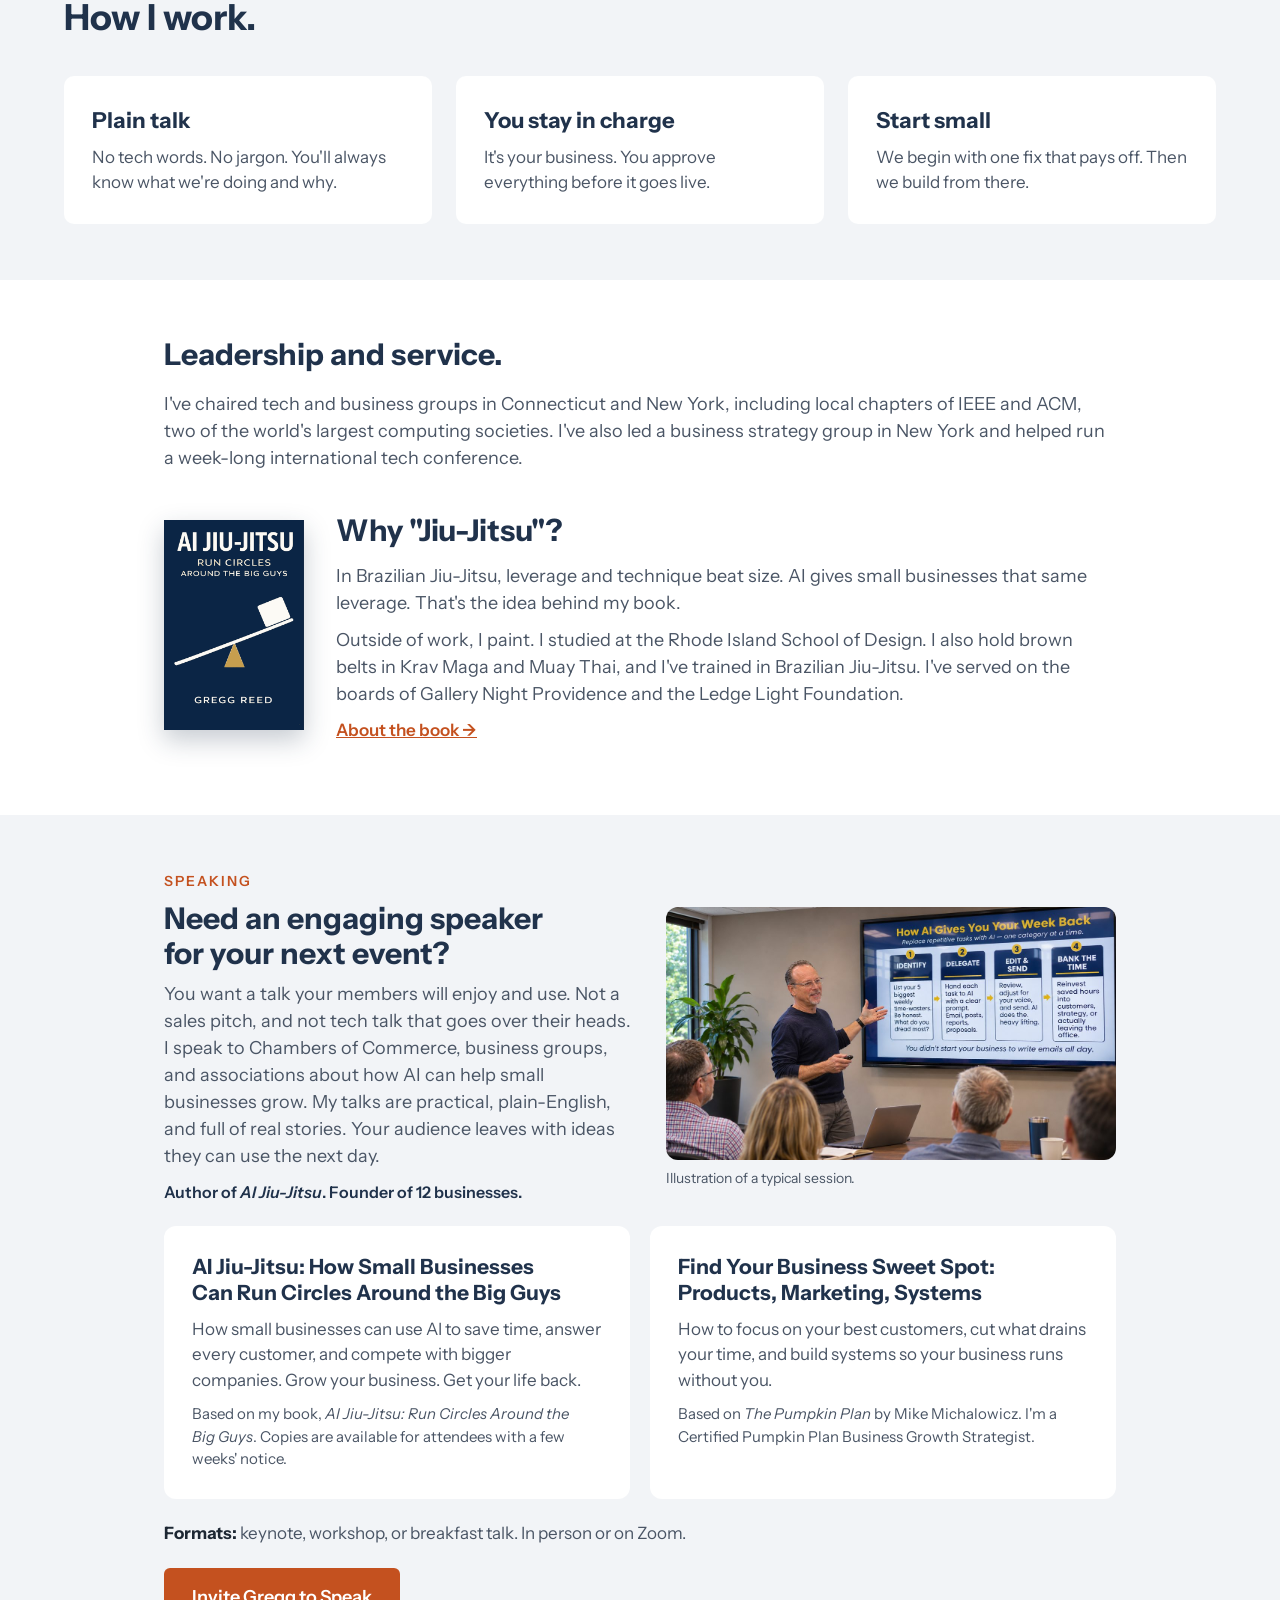
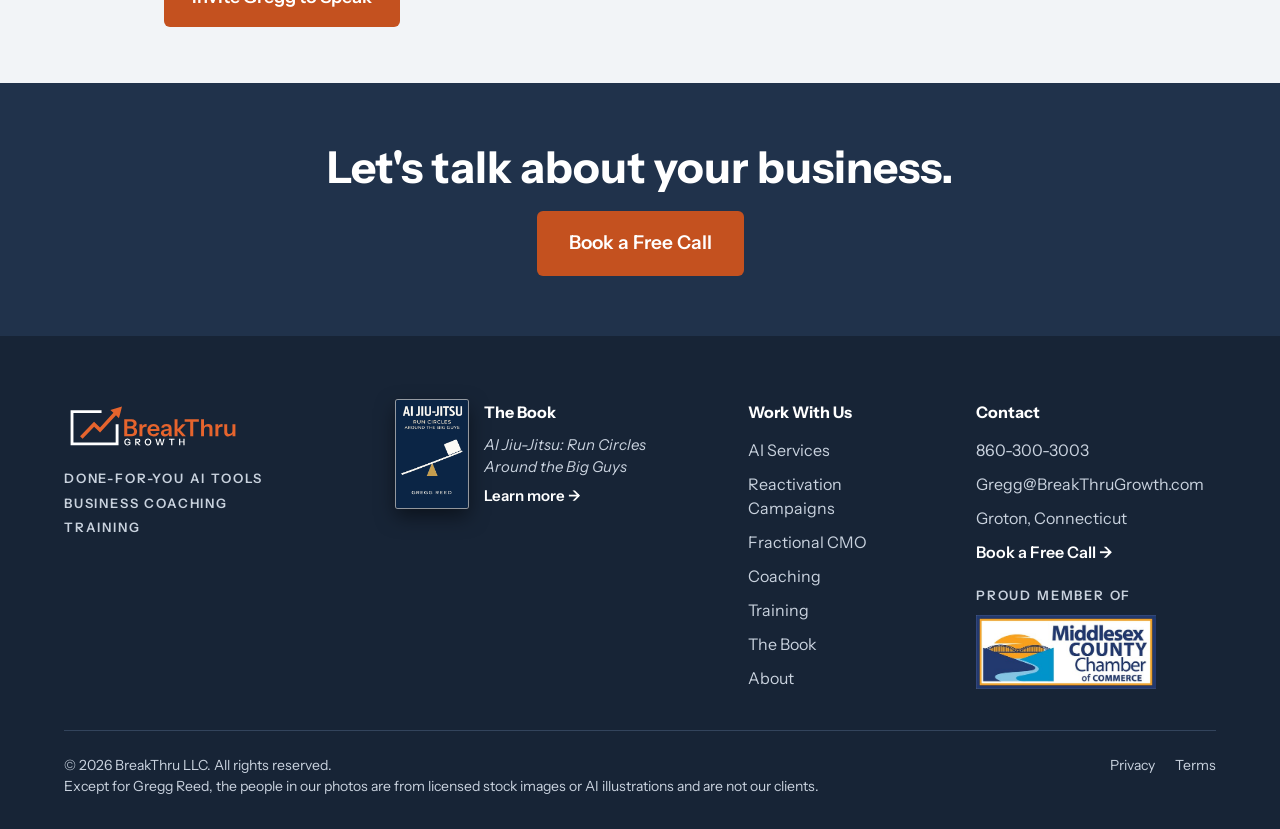
==== commit 7160124b: "About: credit the book on the AI Jiu-Jitsu talk; copies for attendees Co-Authored-By: Claude Opus 5." ====
--- a/about/index.html
+++ b/about/index.html
@@ -192,7 +192,7 @@
 </figure>
 </div>
 <div style="display: grid; grid-template-columns: repeat(auto-fit, minmax(300px, 1fr)); gap: 20px">
-<div style="background: #FFFFFF; border-radius: 12px; padding: 28px; display: flex; flex-direction: column; gap: 10px"><h3 style="margin: 0; font-size: 21px; line-height: 1.25; color: #20324B">AI Jiu-Jitsu: How Small Businesses Can Run Circles Around the Big Guys</h3><p style="margin: 0; font-size: 17px; color: #4A5565">How small businesses can use AI to save time, answer every customer, and compete with bigger companies. Grow your business. Get your life back.</p></div>
+<div style="background: #FFFFFF; border-radius: 12px; padding: 28px; display: flex; flex-direction: column; gap: 10px"><h3 style="margin: 0; font-size: 21px; line-height: 1.25; color: #20324B">AI Jiu-Jitsu: How Small Businesses Can Run Circles Around the Big Guys</h3><p style="margin: 0; font-size: 17px; color: #4A5565">How small businesses can use AI to save time, answer every customer, and compete with bigger companies. Grow your business. Get your life back.</p><p style="margin: 0; font-size: 15px; color: #4A5565">Based on my book, <i>AI Jiu-Jitsu: Run Circles Around the Big Guys</i>. Copies are available for attendees with a few weeks' notice.</p></div>
 <div style="background: #FFFFFF; border-radius: 12px; padding: 28px; display: flex; flex-direction: column; gap: 10px"><h3 style="margin: 0; font-size: 21px; line-height: 1.25; color: #20324B">Find Your Business Sweet Spot: Products, Marketing, Systems</h3><p style="margin: 0; font-size: 17px; color: #4A5565">How to focus on your best customers, cut what drains your time, and build systems so your business runs without you.</p><p style="margin: 0; font-size: 15px; color: #4A5565">Based on <i>The Pumpkin Plan</i> by Mike Michalowicz. I'm a Certified Pumpkin Plan Business Growth Strategist.</p></div>
 </div>
 <p style="margin: 0; font-size: 17px; color: #4A5565"><b style="color: #1D2733">Formats:</b> keynote, workshop, or breakfast talk. In person or on Zoom.</p>
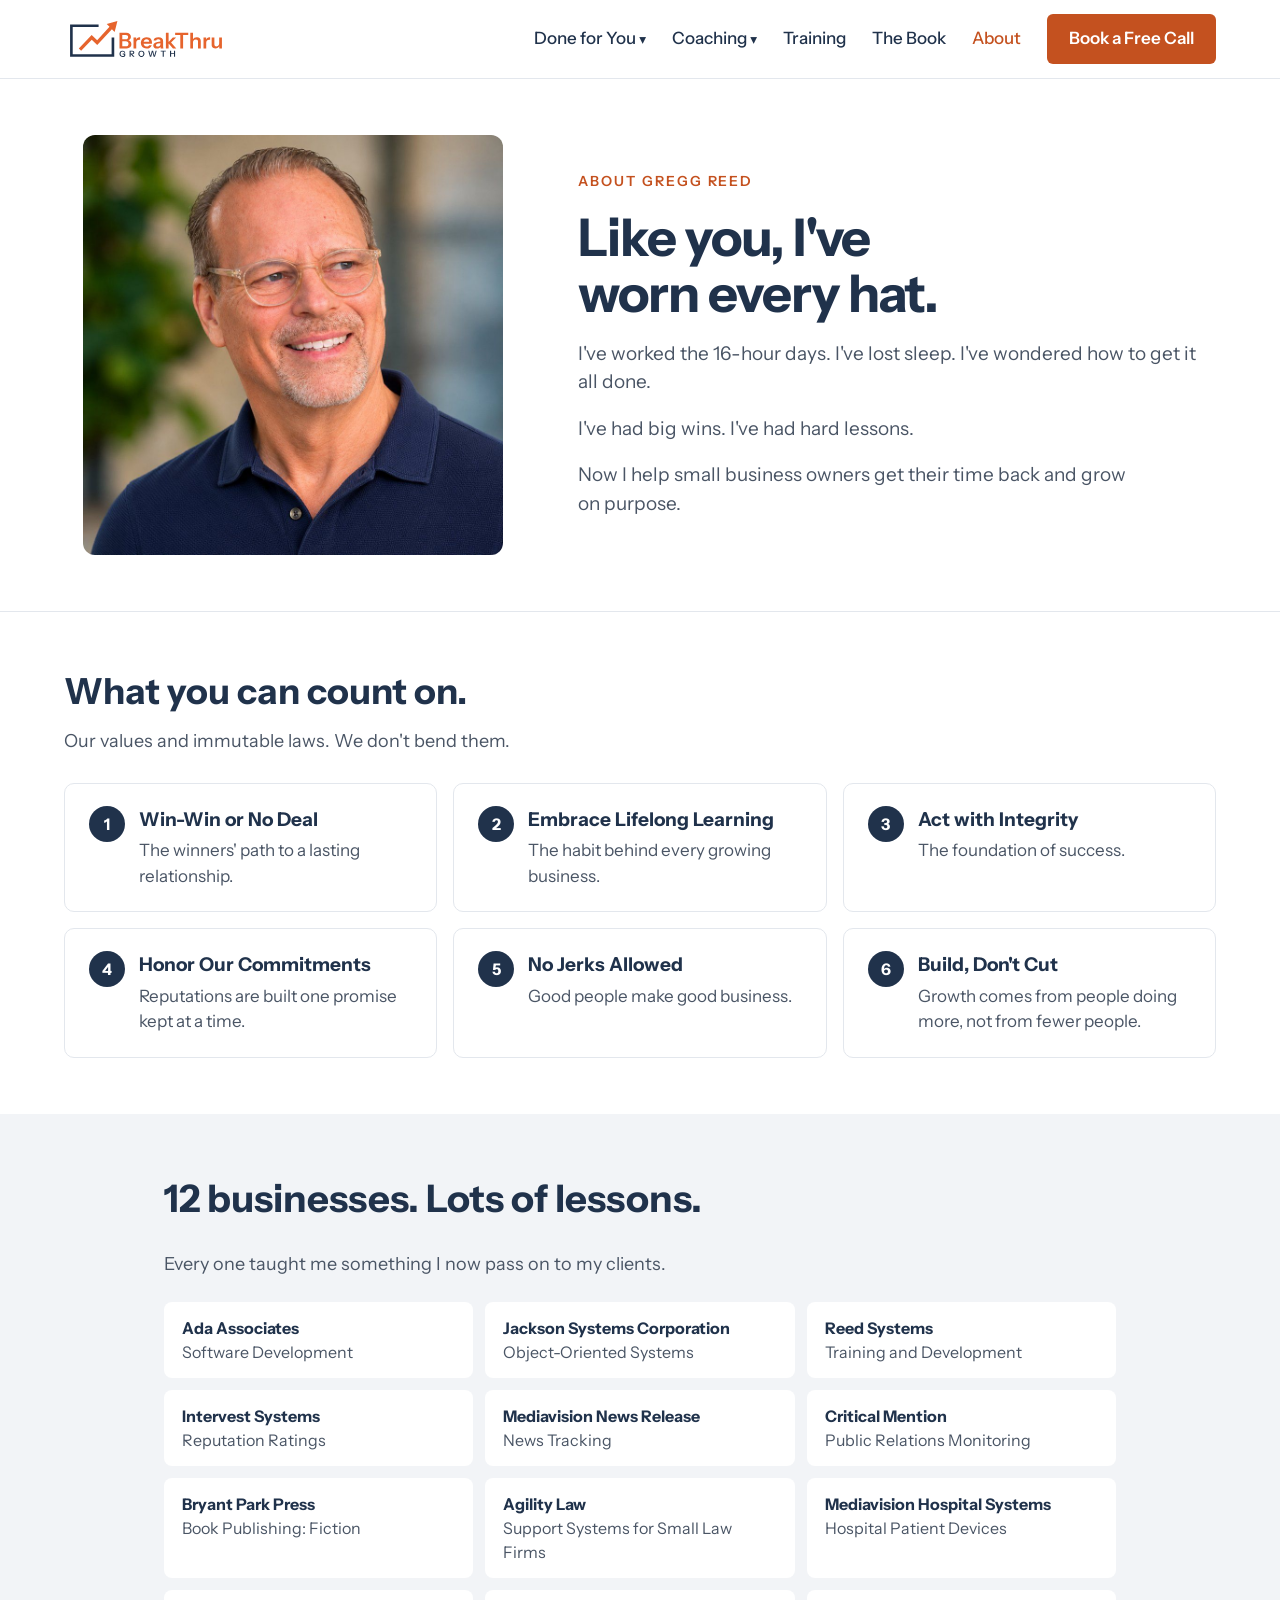
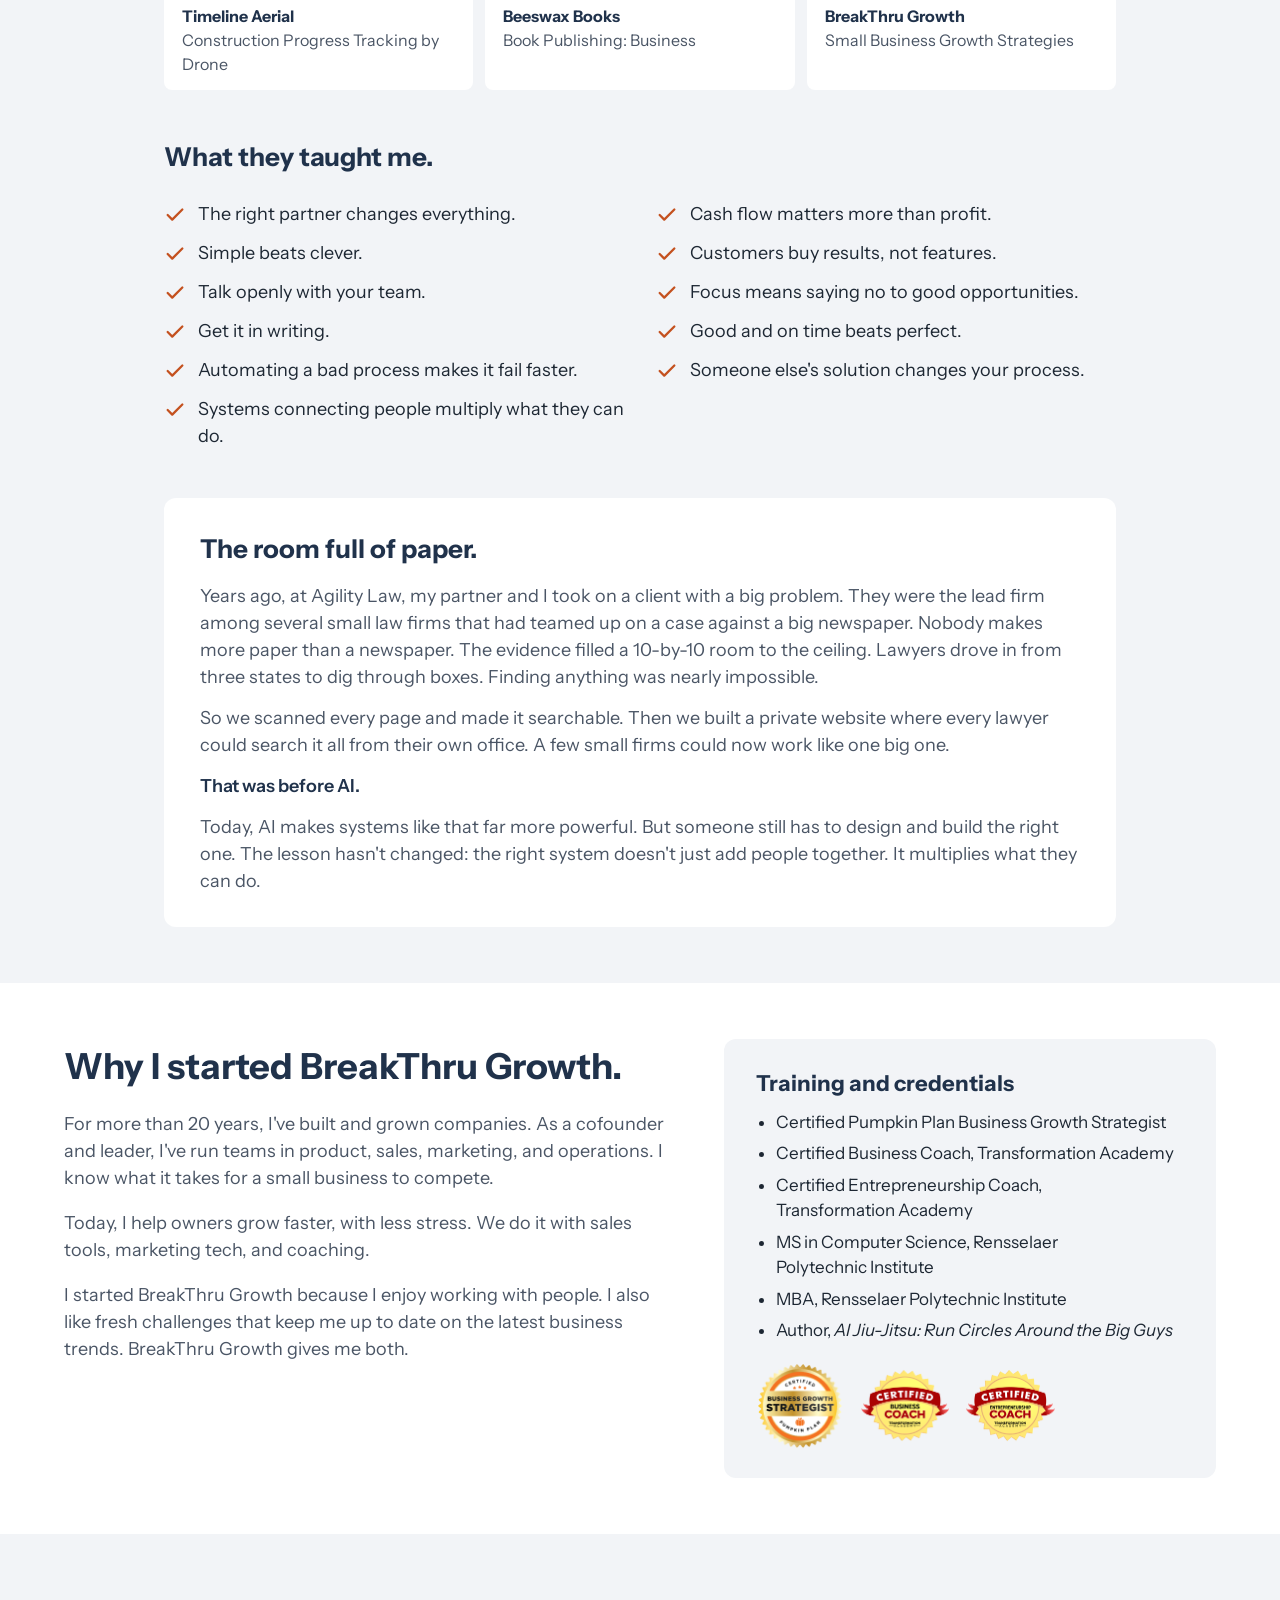
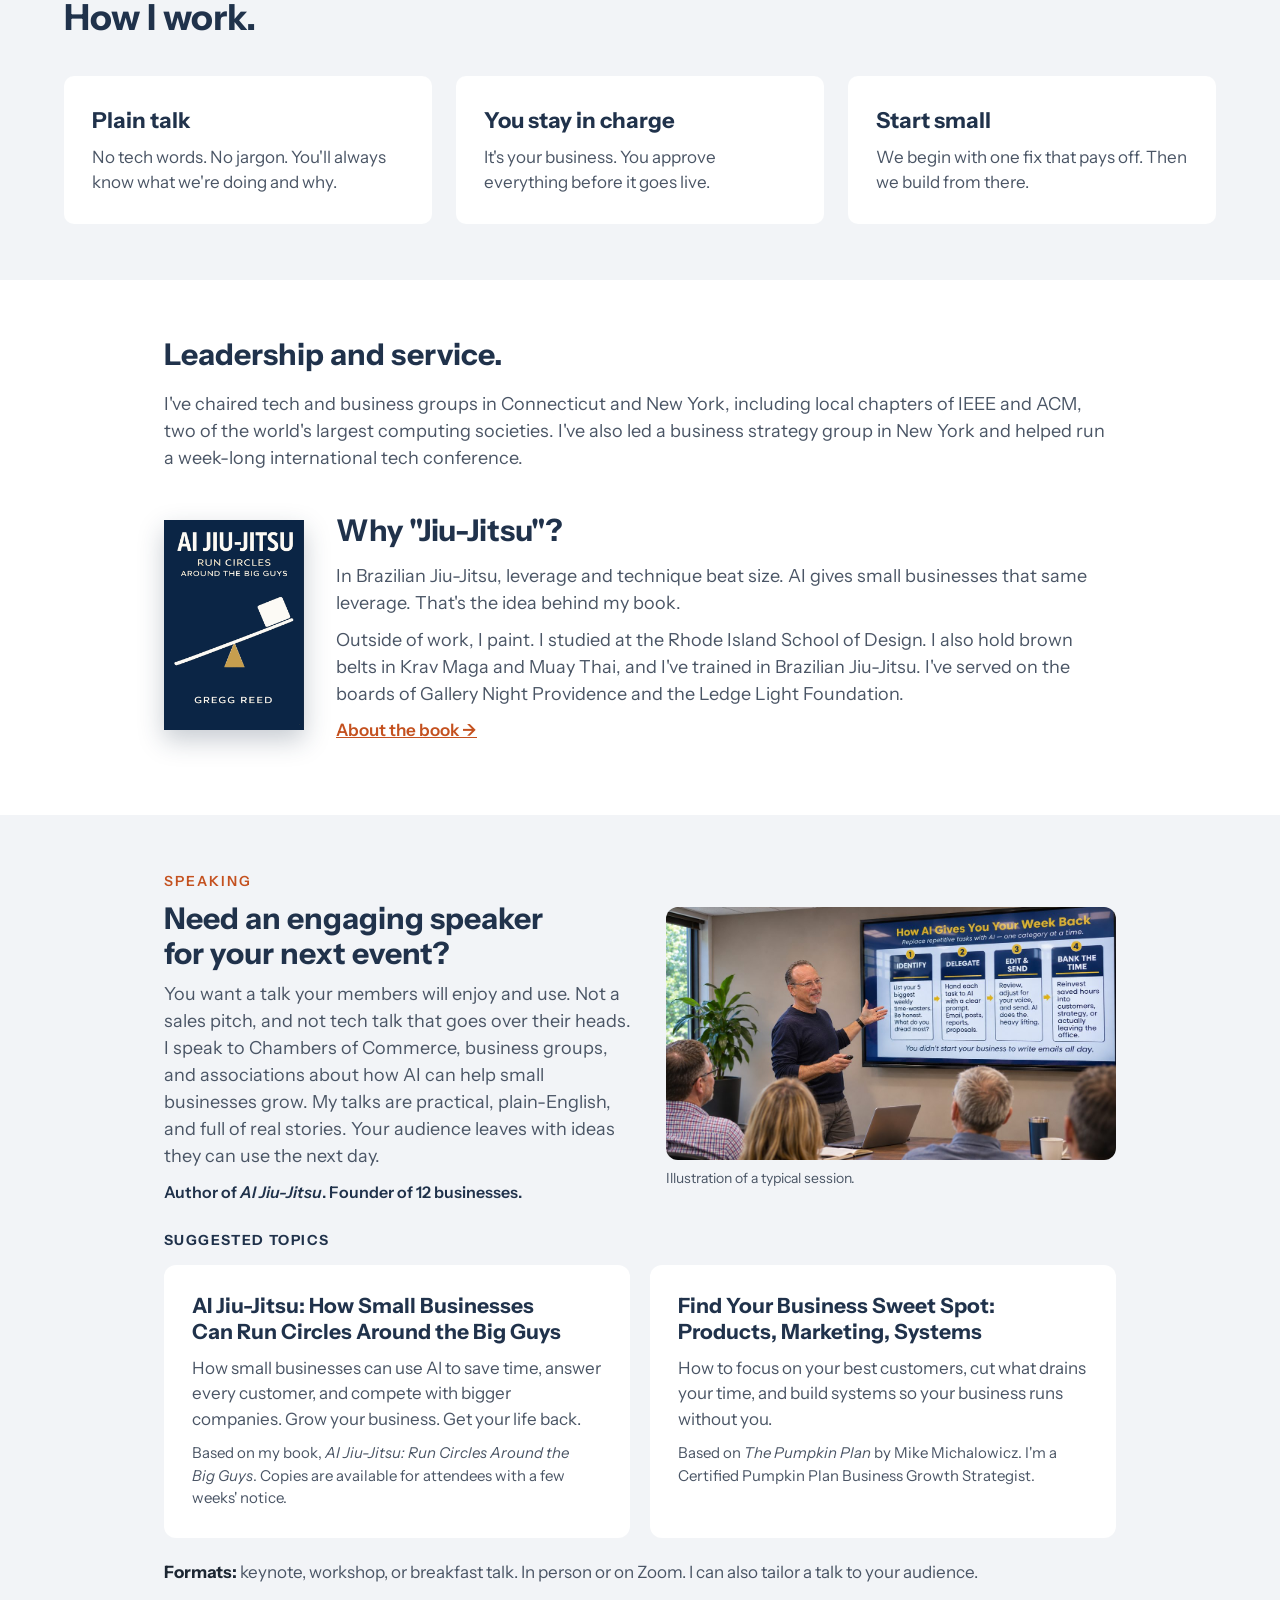
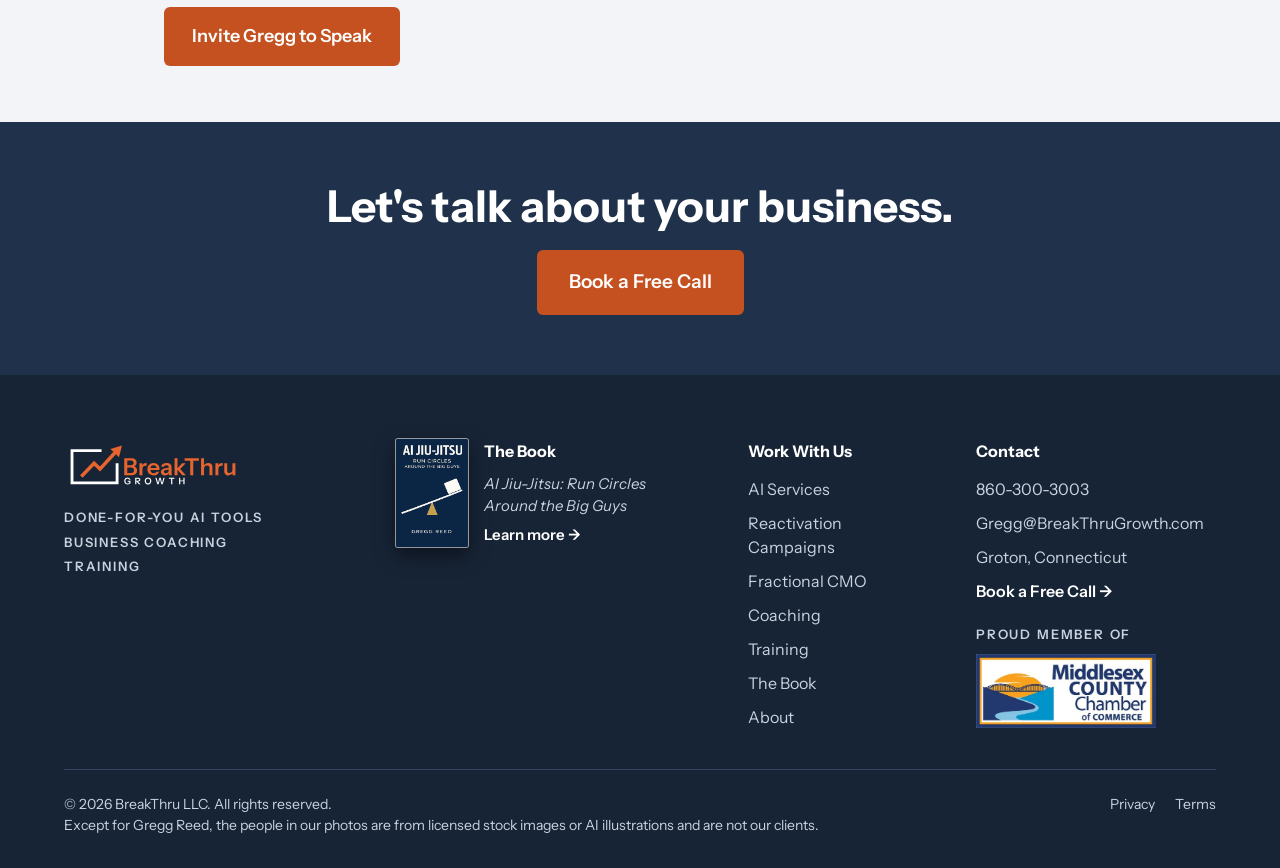
==== commit 0f249f36: "About: Suggested Topics label; offer tailored talks Co-Authored-By: Claude Opus 5.5 <noreply@anthrop" ====
--- a/about/index.html
+++ b/about/index.html
@@ -191,11 +191,12 @@
 <figcaption style="font-size: 14px; color: #4A5565">Illustration of a typical session.</figcaption>
 </figure>
 </div>
+<h3 style="margin: 4px 0 -8px; font-size: 14px; font-weight: 700; letter-spacing: 0.1em; color: #20324B">SUGGESTED TOPICS</h3>
 <div style="display: grid; grid-template-columns: repeat(auto-fit, minmax(300px, 1fr)); gap: 20px">
 <div style="background: #FFFFFF; border-radius: 12px; padding: 28px; display: flex; flex-direction: column; gap: 10px"><h3 style="margin: 0; font-size: 21px; line-height: 1.25; color: #20324B">AI Jiu-Jitsu: How Small Businesses Can Run Circles Around the Big Guys</h3><p style="margin: 0; font-size: 17px; color: #4A5565">How small businesses can use AI to save time, answer every customer, and compete with bigger companies. Grow your business. Get your life back.</p><p style="margin: 0; font-size: 15px; color: #4A5565">Based on my book, <i>AI Jiu-Jitsu: Run Circles Around the Big Guys</i>. Copies are available for attendees with a few weeks' notice.</p></div>
 <div style="background: #FFFFFF; border-radius: 12px; padding: 28px; display: flex; flex-direction: column; gap: 10px"><h3 style="margin: 0; font-size: 21px; line-height: 1.25; color: #20324B">Find Your Business Sweet Spot: Products, Marketing, Systems</h3><p style="margin: 0; font-size: 17px; color: #4A5565">How to focus on your best customers, cut what drains your time, and build systems so your business runs without you.</p><p style="margin: 0; font-size: 15px; color: #4A5565">Based on <i>The Pumpkin Plan</i> by Mike Michalowicz. I'm a Certified Pumpkin Plan Business Growth Strategist.</p></div>
 </div>
-<p style="margin: 0; font-size: 17px; color: #4A5565"><b style="color: #1D2733">Formats:</b> keynote, workshop, or breakfast talk. In person or on Zoom.</p>
+<p style="margin: 0; font-size: 17px; color: #4A5565"><b style="color: #1D2733">Formats:</b> keynote, workshop, or breakfast talk. In person or on Zoom. I can also tailor a talk to your audience.</p>
 <div><a href="/start/" data-e="moc.htworGurhTkaerB@ggerG" data-subject="Speaking invitation" data-keep-text style="display: inline-block; background: #C4511F; color: #FFFFFF; text-decoration: none; font-weight: 600; font-size: 18px; padding: 16px 28px; border-radius: 6px">Invite Gregg to Speak</a></div>
 </div>
 </section>
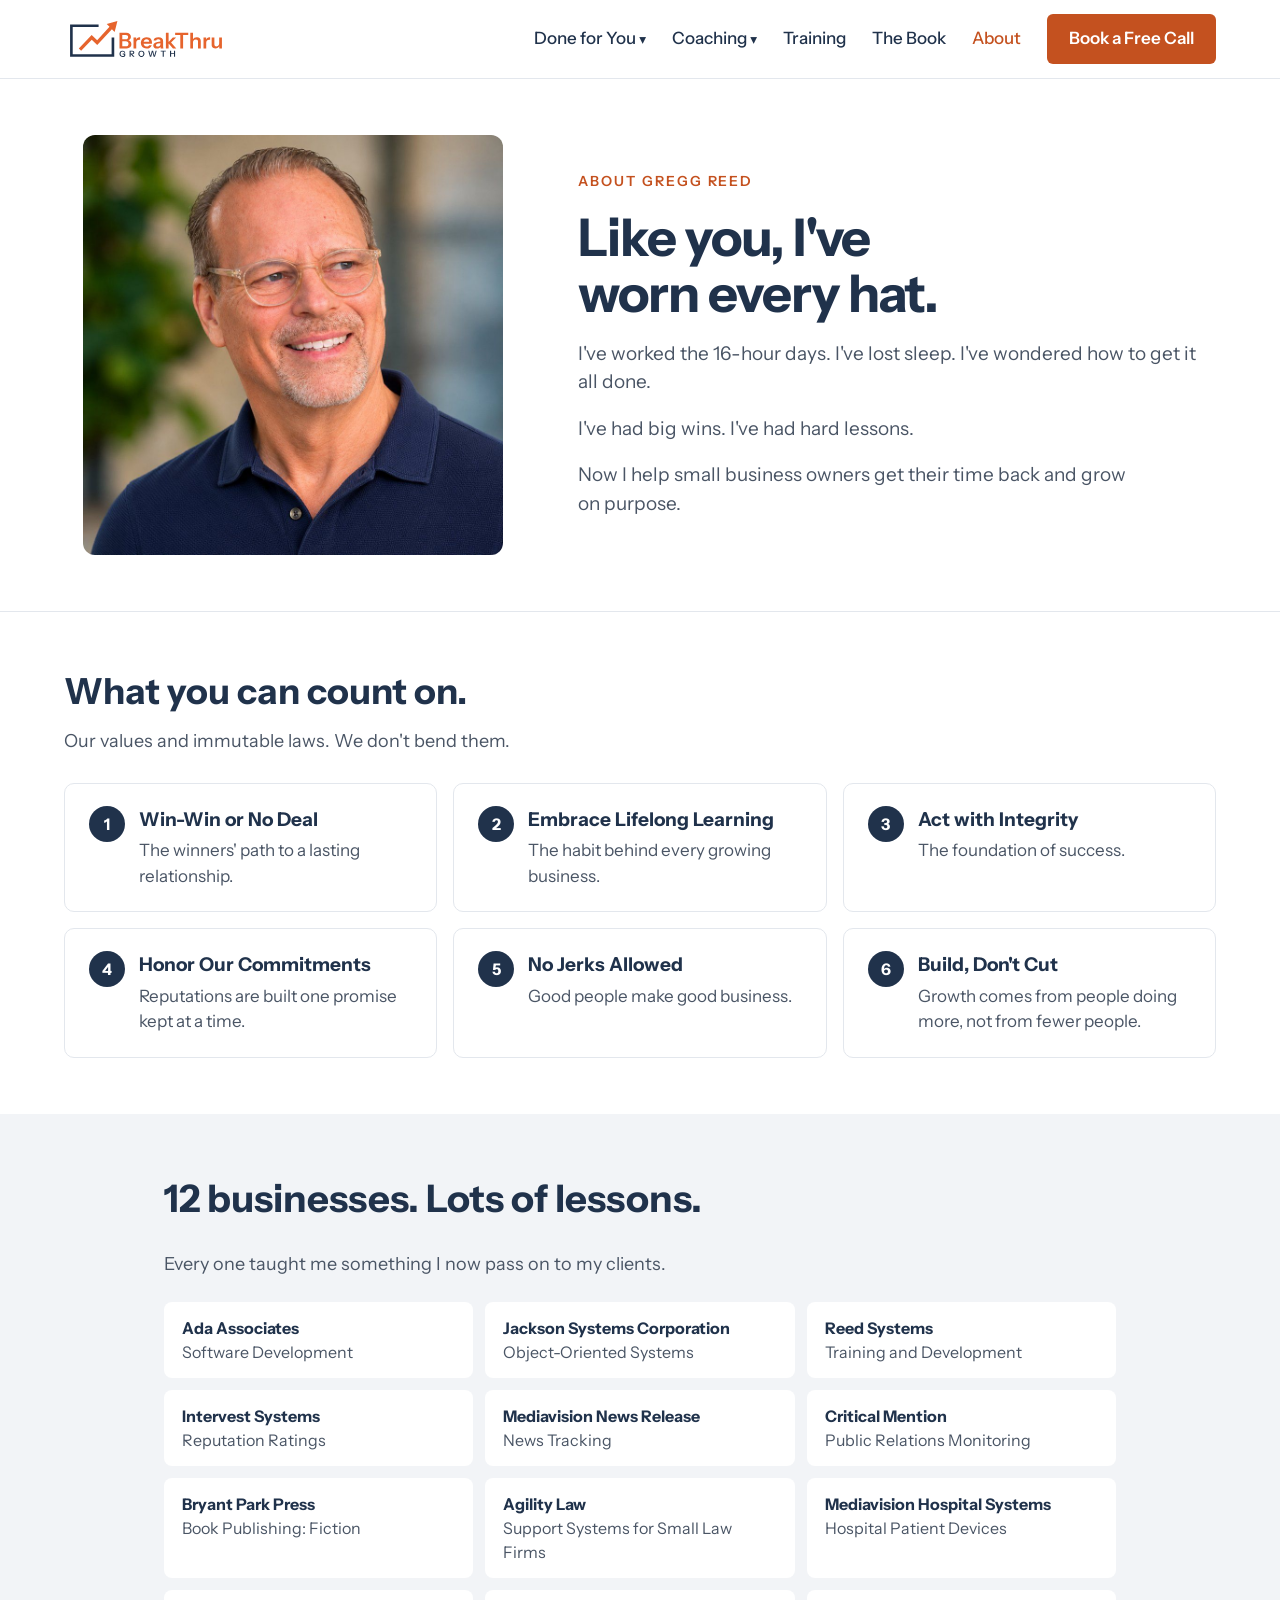
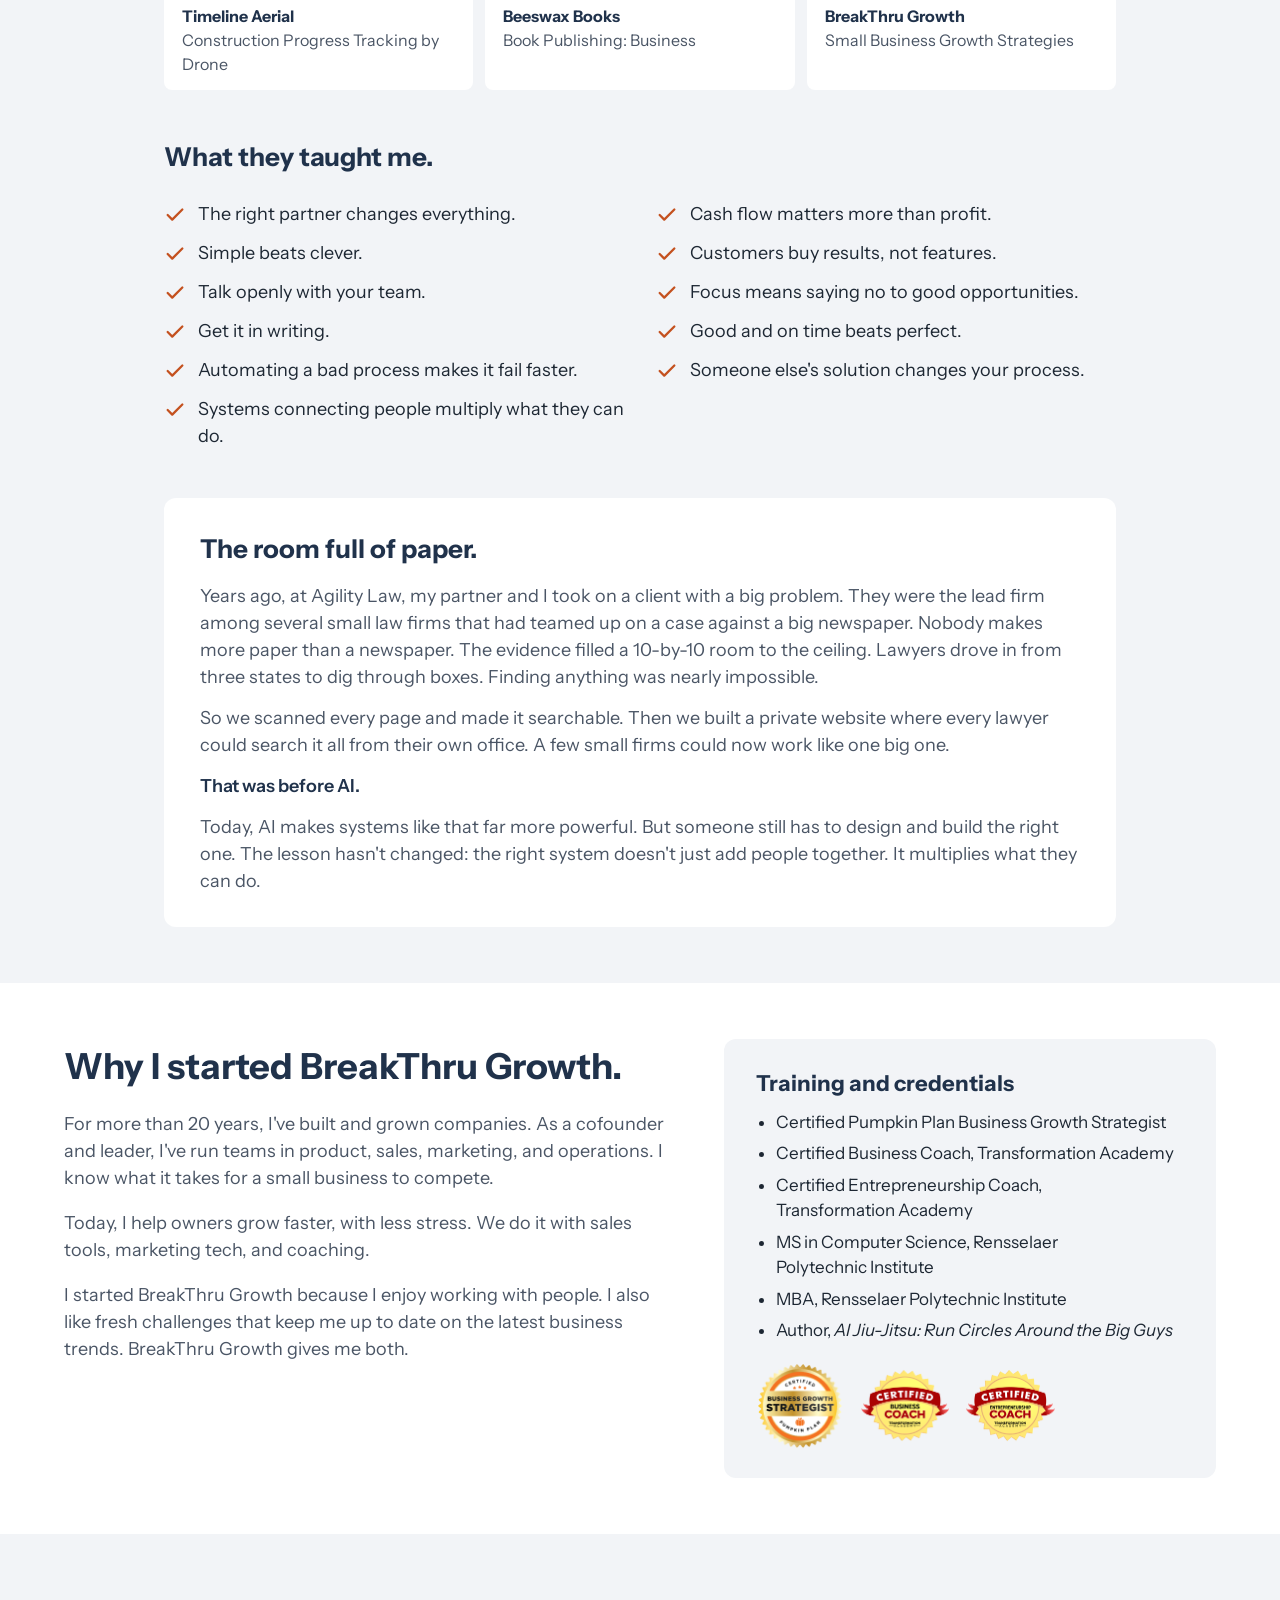
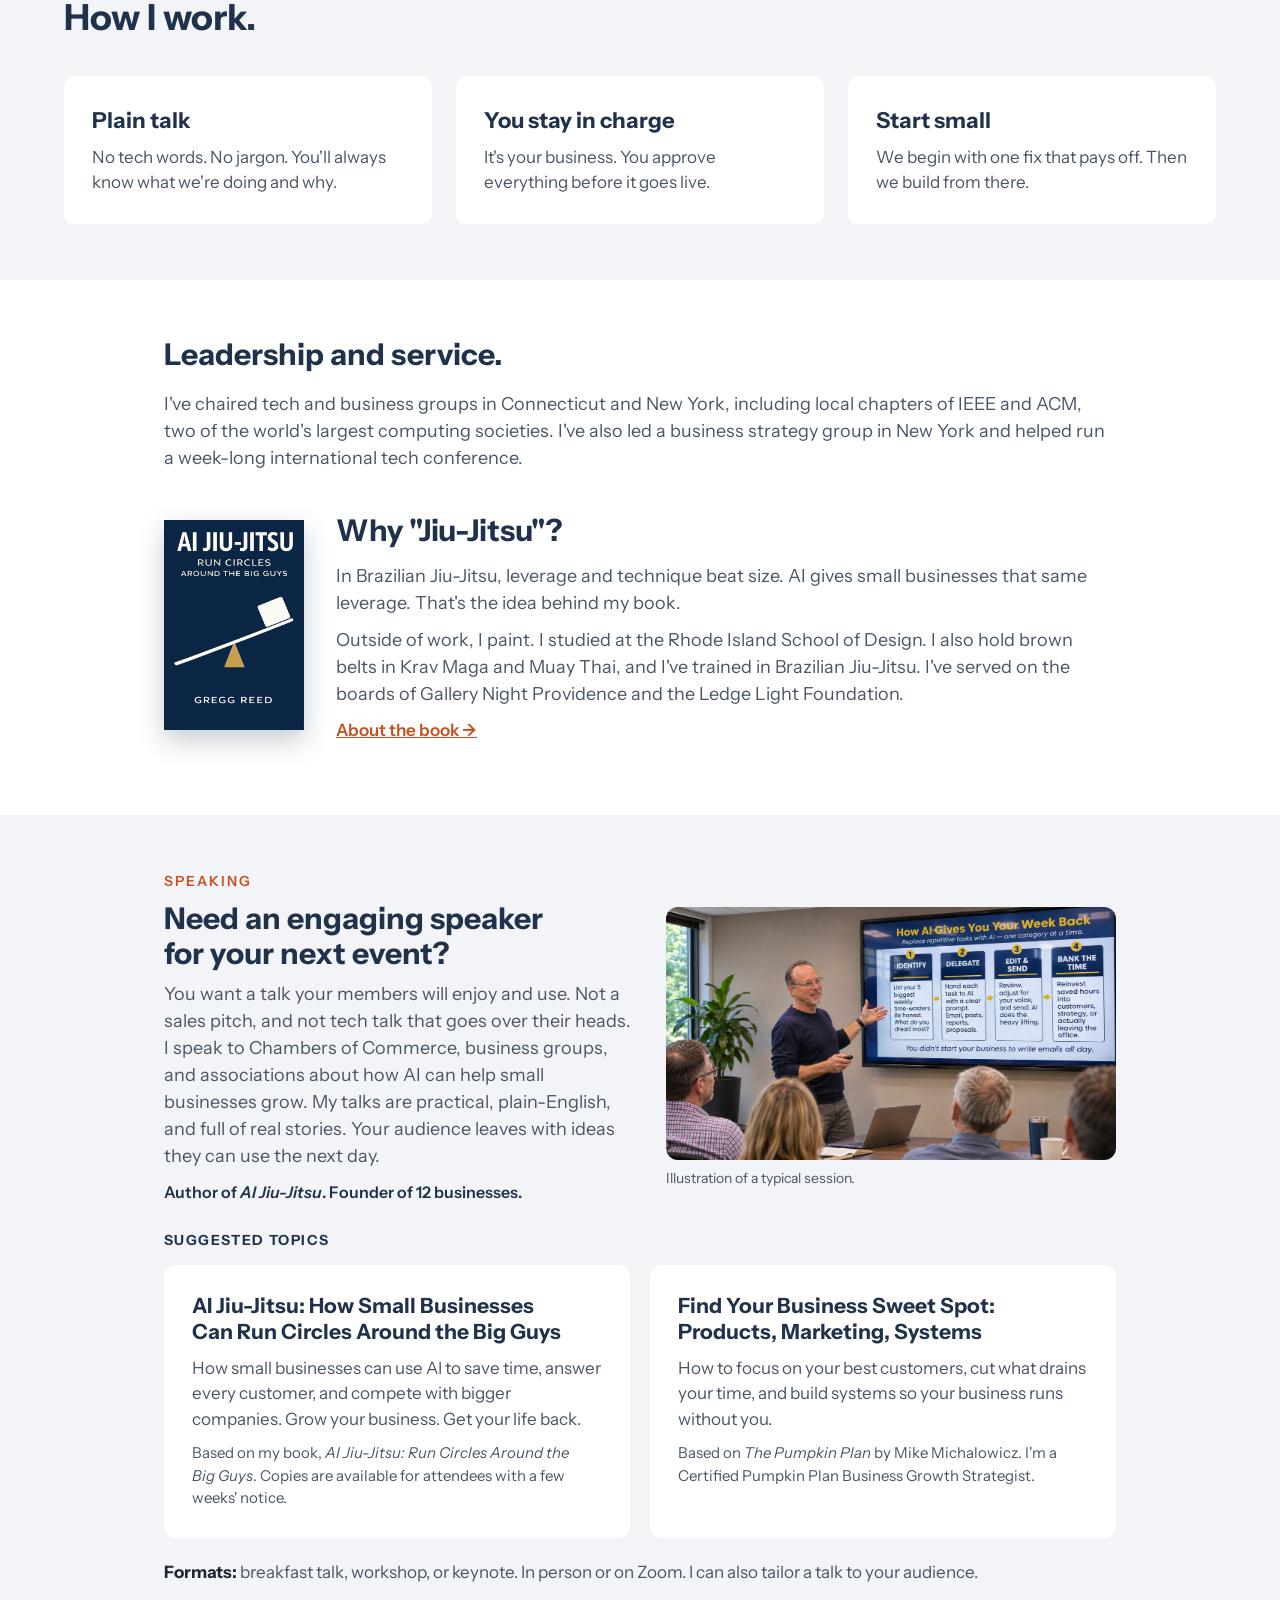
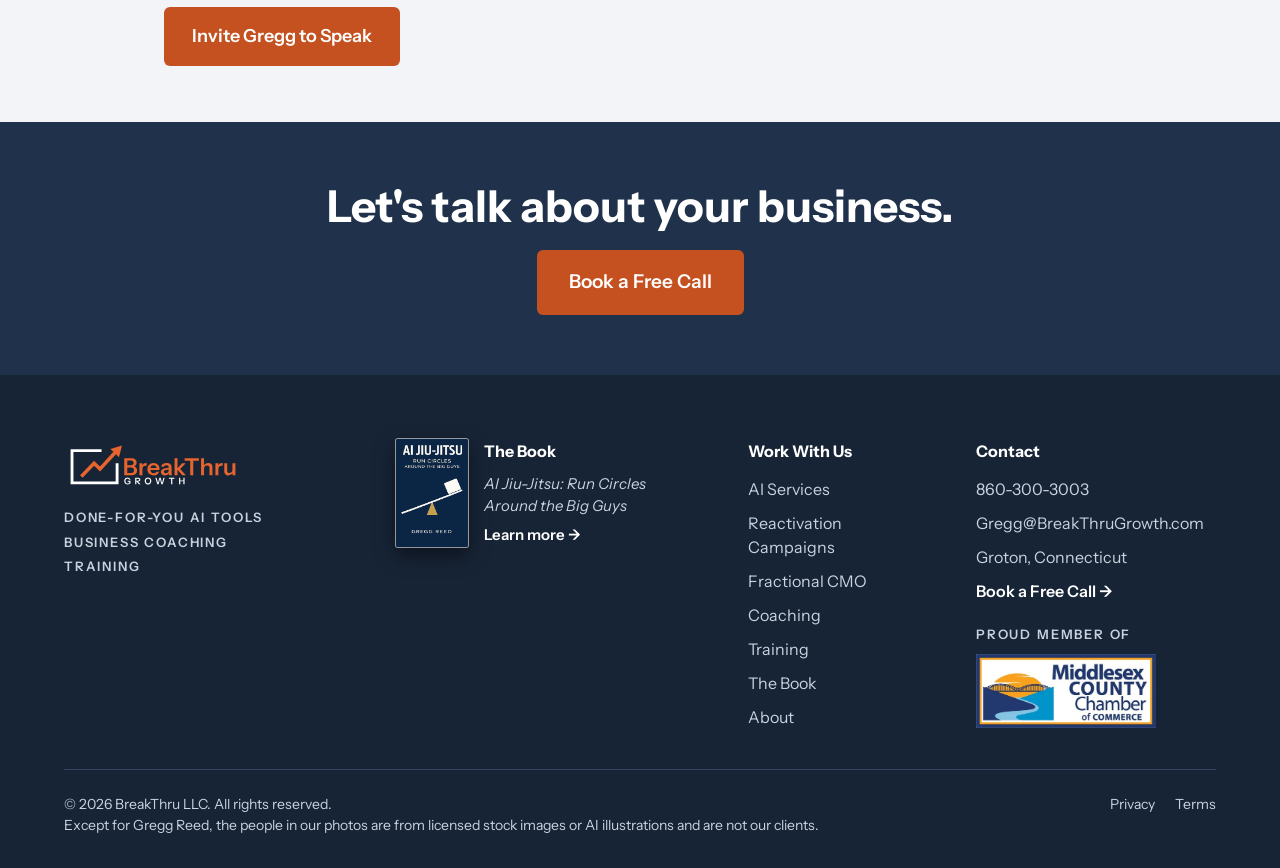
==== commit d9e9a6ee: "About: formats ordered small to large Co-Authored-By: Claude Opus 5.5 <noreply@anthropic.com> Claude" ====
--- a/about/index.html
+++ b/about/index.html
@@ -196,7 +196,7 @@
 <div style="background: #FFFFFF; border-radius: 12px; padding: 28px; display: flex; flex-direction: column; gap: 10px"><h3 style="margin: 0; font-size: 21px; line-height: 1.25; color: #20324B">AI Jiu-Jitsu: How Small Businesses Can Run Circles Around the Big Guys</h3><p style="margin: 0; font-size: 17px; color: #4A5565">How small businesses can use AI to save time, answer every customer, and compete with bigger companies. Grow your business. Get your life back.</p><p style="margin: 0; font-size: 15px; color: #4A5565">Based on my book, <i>AI Jiu-Jitsu: Run Circles Around the Big Guys</i>. Copies are available for attendees with a few weeks' notice.</p></div>
 <div style="background: #FFFFFF; border-radius: 12px; padding: 28px; display: flex; flex-direction: column; gap: 10px"><h3 style="margin: 0; font-size: 21px; line-height: 1.25; color: #20324B">Find Your Business Sweet Spot: Products, Marketing, Systems</h3><p style="margin: 0; font-size: 17px; color: #4A5565">How to focus on your best customers, cut what drains your time, and build systems so your business runs without you.</p><p style="margin: 0; font-size: 15px; color: #4A5565">Based on <i>The Pumpkin Plan</i> by Mike Michalowicz. I'm a Certified Pumpkin Plan Business Growth Strategist.</p></div>
 </div>
-<p style="margin: 0; font-size: 17px; color: #4A5565"><b style="color: #1D2733">Formats:</b> keynote, workshop, or breakfast talk. In person or on Zoom. I can also tailor a talk to your audience.</p>
+<p style="margin: 0; font-size: 17px; color: #4A5565"><b style="color: #1D2733">Formats:</b> breakfast talk, workshop, or keynote. In person or on Zoom. I can also tailor a talk to your audience.</p>
 <div><a href="/start/" data-e="moc.htworGurhTkaerB@ggerG" data-subject="Speaking invitation" data-keep-text style="display: inline-block; background: #C4511F; color: #FFFFFF; text-decoration: none; font-weight: 600; font-size: 18px; padding: 16px 28px; border-radius: 6px">Invite Gregg to Speak</a></div>
 </div>
 </section>
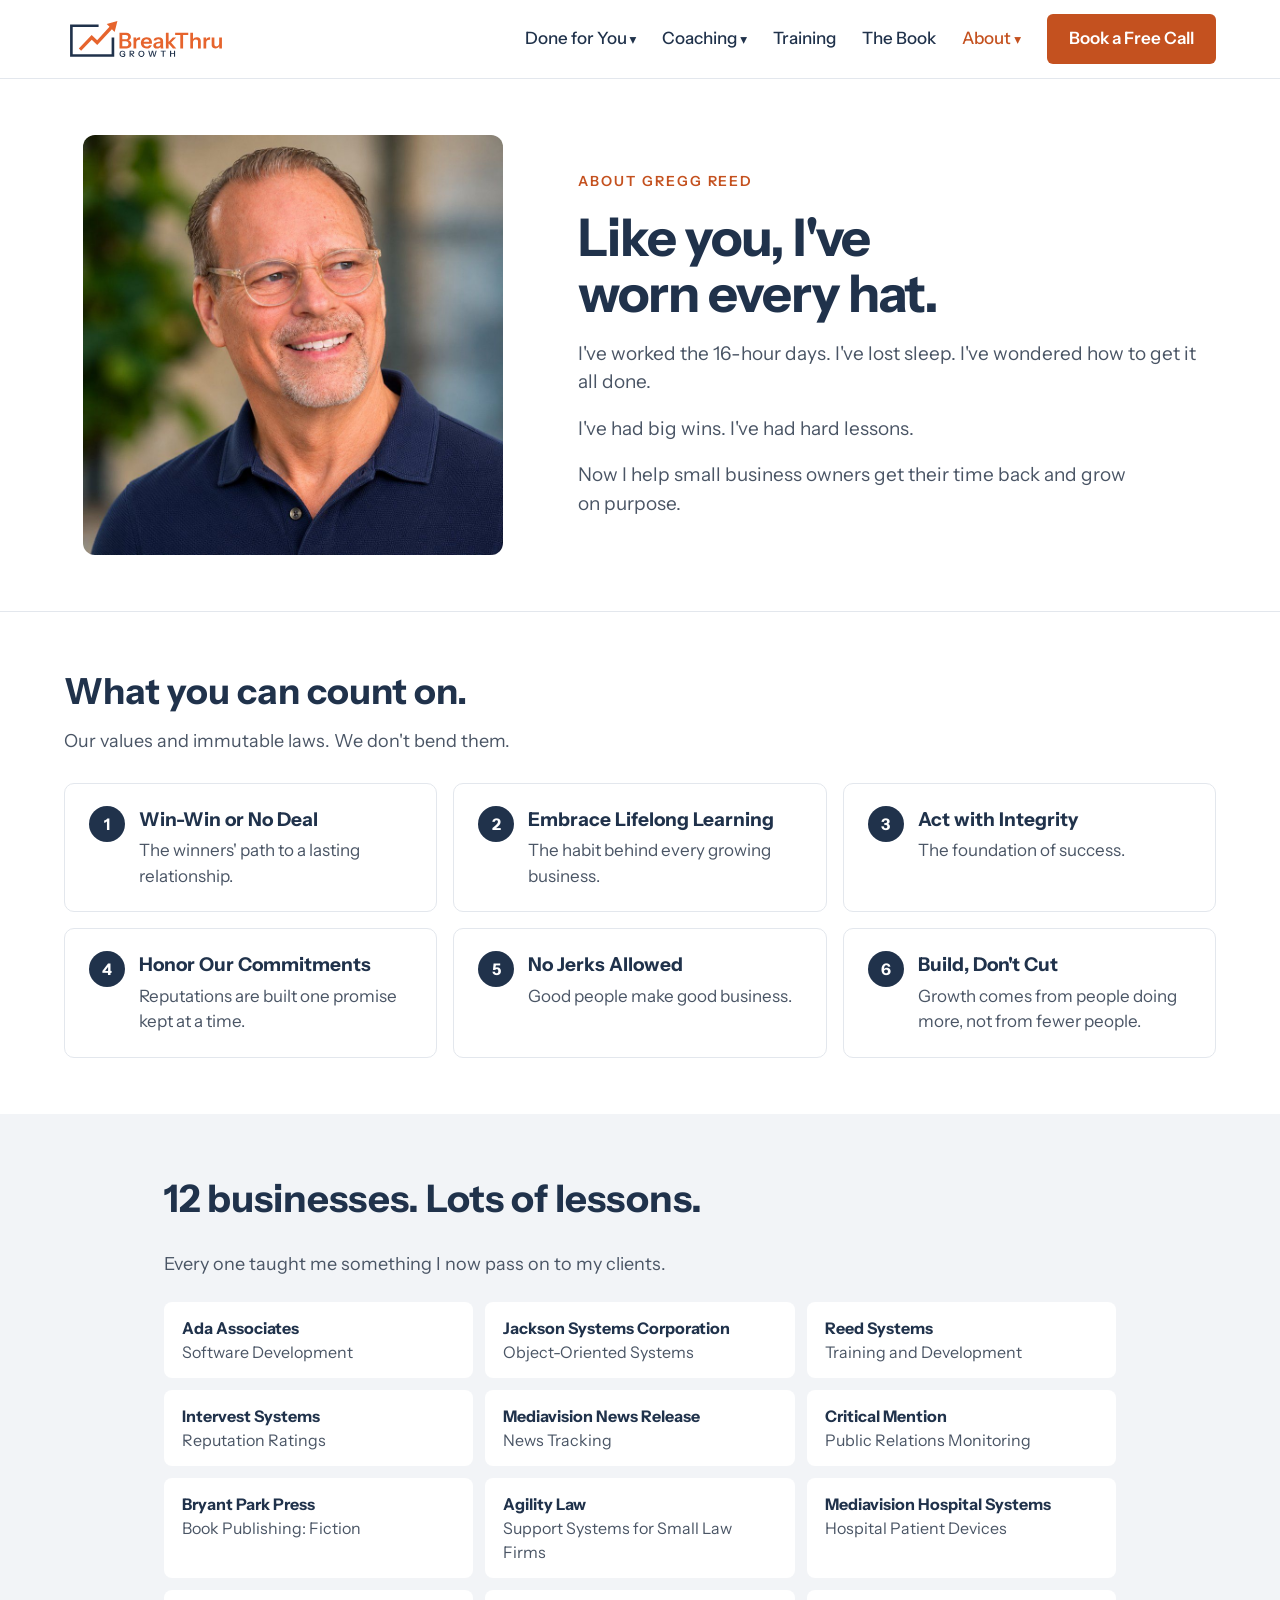
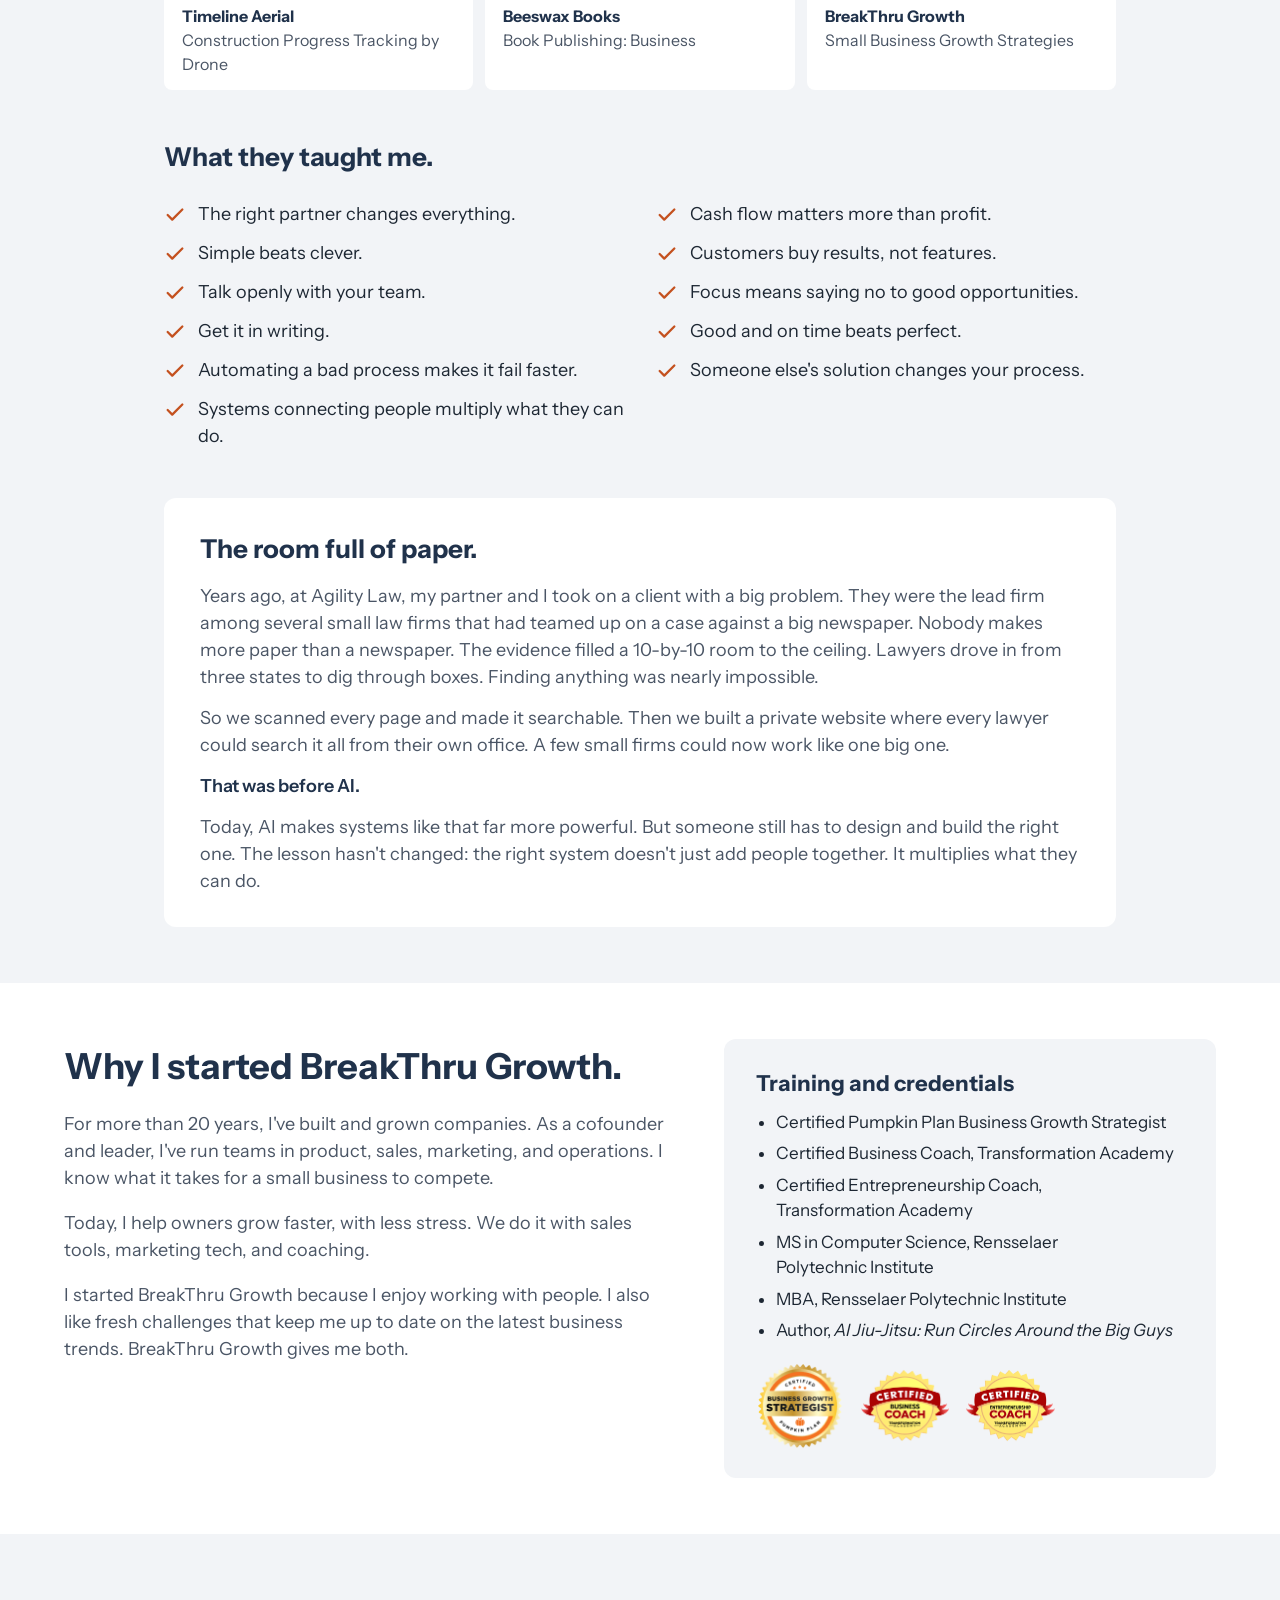
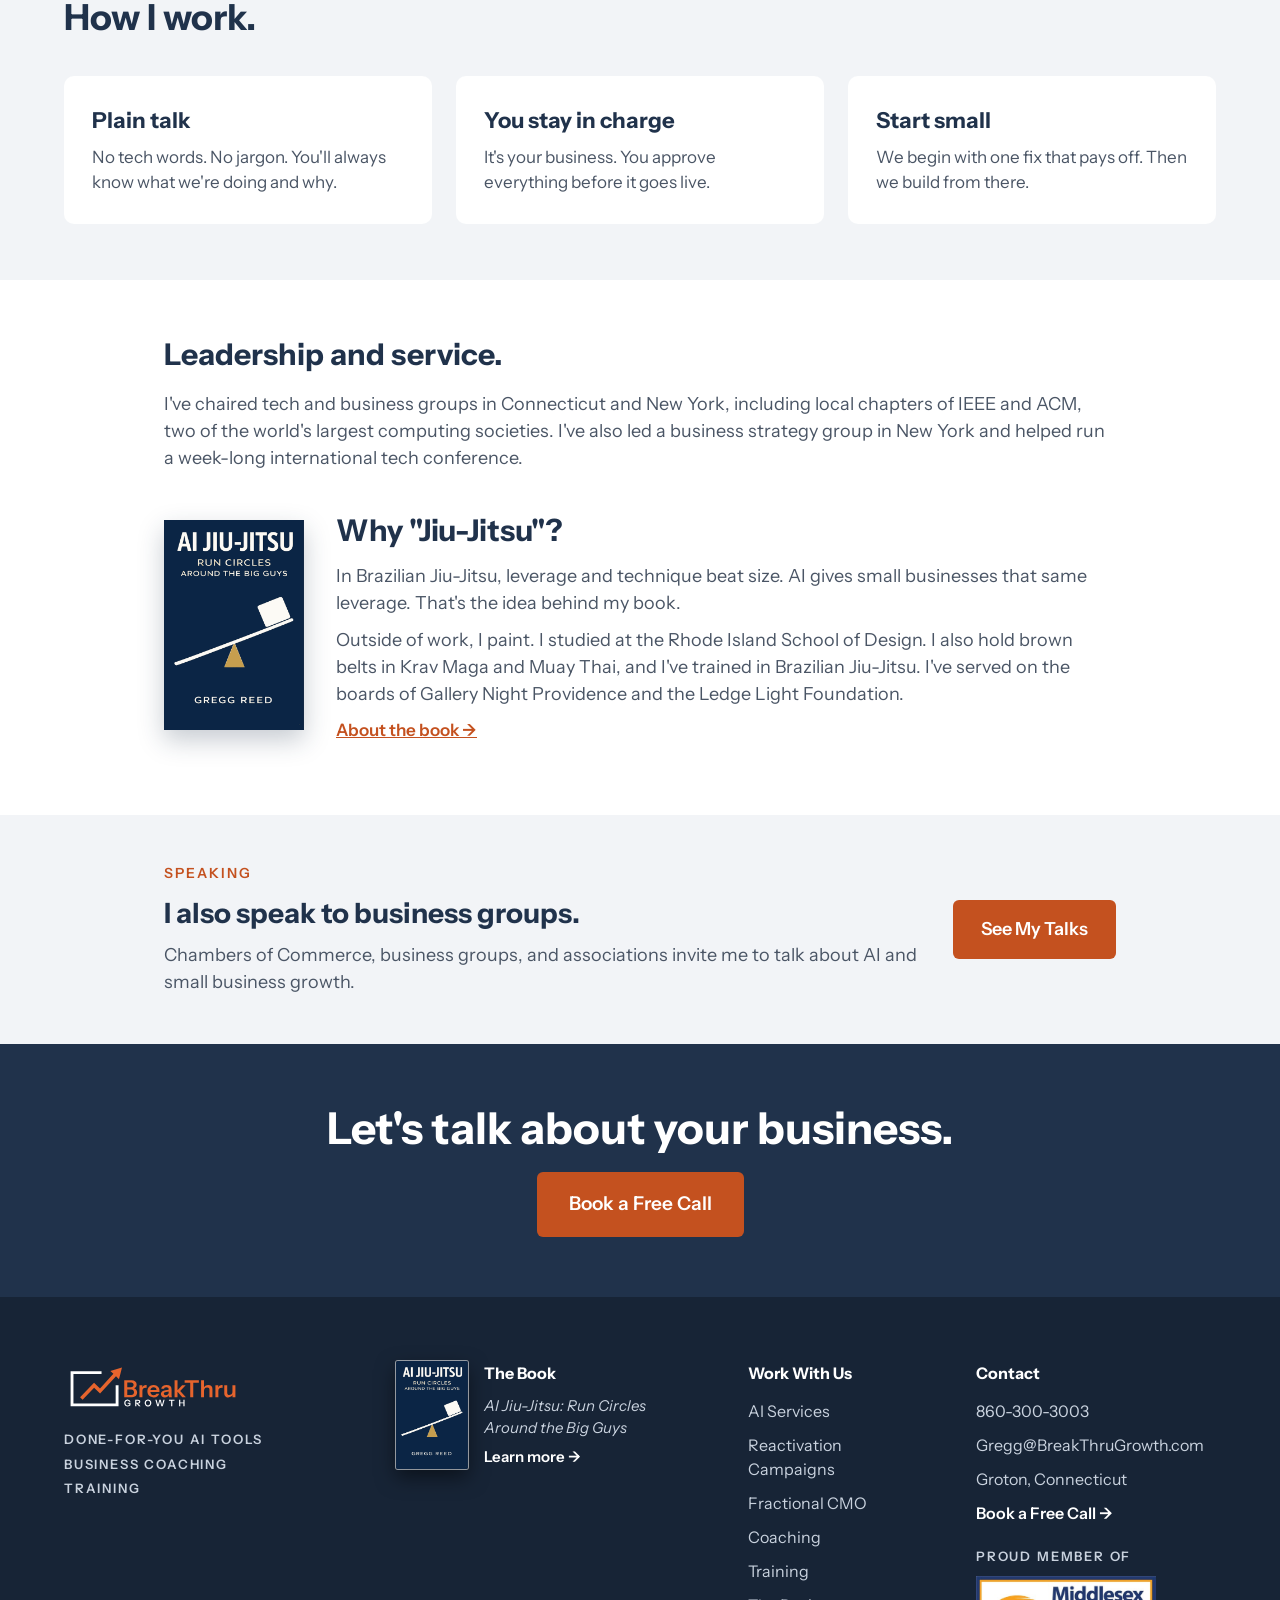
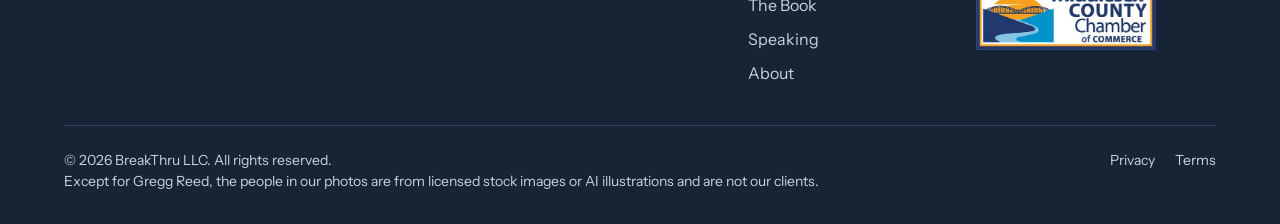
==== commit e0ab8aaa: "New Speaking page; About teaser; About menu dropdown; footer and sitemap links Co-Authored-By: Claud" ====
--- a/about/index.html
+++ b/about/index.html
@@ -41,7 +41,8 @@
 <div class="dd-menu"><a href="/coaching/#focus">Focus Programs</a><a href="/coaching/#growth">Growth Coaching</a></div></div>
 <a href="/training/">Training</a>
 <a href="/book/">The Book</a>
-<a href="/about/" aria-current="page">About</a>
+<div class="dd"><a href="/about/" aria-current="page">About</a>
+<div class="dd-menu"><a href="/about/">About Gregg</a><a href="/speaking/">Speaking</a></div></div>
 <a class="btn" href="/start/">Book a Free Call</a>
 </nav>
 </div>
@@ -177,27 +178,14 @@
 </div>
 </section>
 
-<section id="speaking" style="background: #F2F4F7">
-<div style="max-width: 1000px; margin: 0 auto; padding: 56px 24px; display: flex; flex-direction: column; gap: 22px">
-<p style="margin: 0 0 -12px; font-size: 14px; font-weight: 600; letter-spacing: 0.14em; color: #C4511F">SPEAKING</p>
-<div style="display: flex; flex-wrap: wrap; gap: 32px; align-items: flex-start">
-<div style="flex: 1 1 400px; min-width: 0; display: flex; flex-direction: column; gap: 10px">
-<h2 style="margin: 0; font-size: 30px; line-height: 1.15; color: #20324B">Need an engaging speaker for your next event?</h2>
-<p style="margin: 0; font-size: 18px; color: #4A5565">You want a talk your members will enjoy and use. Not a sales pitch, and not tech talk that goes over their heads. I speak to Chambers of Commerce, business groups, and associations about how AI can help small businesses grow. My talks are practical, plain-English, and full of real stories. Your audience leaves with ideas they can use the next day.</p>
-<p style="margin: 0; font-size: 16px; font-weight: 600; color: #20324B">Author of <i>AI Jiu-Jitsu</i>. Founder of 12 businesses.</p>
-</div>
-<figure style="flex: 1 1 380px; min-width: 0; margin: 5px 0 0; display: flex; flex-direction: column; gap: 8px">
-<img loading="lazy" src="/assets/img/speaking-illustration.jpg" alt="Illustration of Gregg presenting a slide titled How AI Gives You Your Week Back to a small group of business owners" width="1200" height="675" style="width: 100%; height: auto; display: block; border-radius: 12px">
-<figcaption style="font-size: 14px; color: #4A5565">Illustration of a typical session.</figcaption>
-</figure>
-</div>
-<h3 style="margin: 4px 0 -8px; font-size: 14px; font-weight: 700; letter-spacing: 0.1em; color: #20324B">SUGGESTED TOPICS</h3>
-<div style="display: grid; grid-template-columns: repeat(auto-fit, minmax(300px, 1fr)); gap: 20px">
-<div style="background: #FFFFFF; border-radius: 12px; padding: 28px; display: flex; flex-direction: column; gap: 10px"><h3 style="margin: 0; font-size: 21px; line-height: 1.25; color: #20324B">AI Jiu-Jitsu: How Small Businesses Can Run Circles Around the Big Guys</h3><p style="margin: 0; font-size: 17px; color: #4A5565">How small businesses can use AI to save time, answer every customer, and compete with bigger companies. Grow your business. Get your life back.</p><p style="margin: 0; font-size: 15px; color: #4A5565">Based on my book, <i>AI Jiu-Jitsu: Run Circles Around the Big Guys</i>. Copies are available for attendees with a few weeks' notice.</p></div>
-<div style="background: #FFFFFF; border-radius: 12px; padding: 28px; display: flex; flex-direction: column; gap: 10px"><h3 style="margin: 0; font-size: 21px; line-height: 1.25; color: #20324B">Find Your Business Sweet Spot: Products, Marketing, Systems</h3><p style="margin: 0; font-size: 17px; color: #4A5565">How to focus on your best customers, cut what drains your time, and build systems so your business runs without you.</p><p style="margin: 0; font-size: 15px; color: #4A5565">Based on <i>The Pumpkin Plan</i> by Mike Michalowicz. I'm a Certified Pumpkin Plan Business Growth Strategist.</p></div>
-</div>
-<p style="margin: 0; font-size: 17px; color: #4A5565"><b style="color: #1D2733">Formats:</b> breakfast talk, workshop, or keynote. In person or on Zoom. I can also tailor a talk to your audience.</p>
-<div><a href="/start/" data-e="moc.htworGurhTkaerB@ggerG" data-subject="Speaking invitation" data-keep-text style="display: inline-block; background: #C4511F; color: #FFFFFF; text-decoration: none; font-weight: 600; font-size: 18px; padding: 16px 28px; border-radius: 6px">Invite Gregg to Speak</a></div>
+<section style="background: #F2F4F7">
+<div style="max-width: 1000px; margin: 0 auto; padding: 48px 24px; display: flex; flex-wrap: wrap; gap: 20px; align-items: center; justify-content: space-between">
+<div style="flex: 1 1 480px; min-width: 0; display: flex; flex-direction: column; gap: 8px">
+<p style="margin: 0; font-size: 14px; font-weight: 600; letter-spacing: 0.14em; color: #C4511F">SPEAKING</p>
+<h2 style="margin: 0; font-size: 28px; color: #20324B">I also speak to business groups.</h2>
+<p style="margin: 0; font-size: 18px; color: #4A5565">Chambers of Commerce, business groups, and associations invite me to talk about AI and small business growth.</p>
+</div>
+<a href="/speaking/" style="flex: none; background: #C4511F; color: #FFFFFF; text-decoration: none; font-weight: 600; font-size: 18px; padding: 16px 28px; border-radius: 6px">See My Talks</a>
 </div>
 </section>
 
@@ -231,6 +219,7 @@
 <a href="/coaching/">Coaching</a>
 <a href="/training/">Training</a>
 <a href="/book/">The Book</a>
+<a href="/speaking/">Speaking</a>
 <a href="/about/">About</a>
 </div>
 <div class="col" style="flex: 0 1 240px">
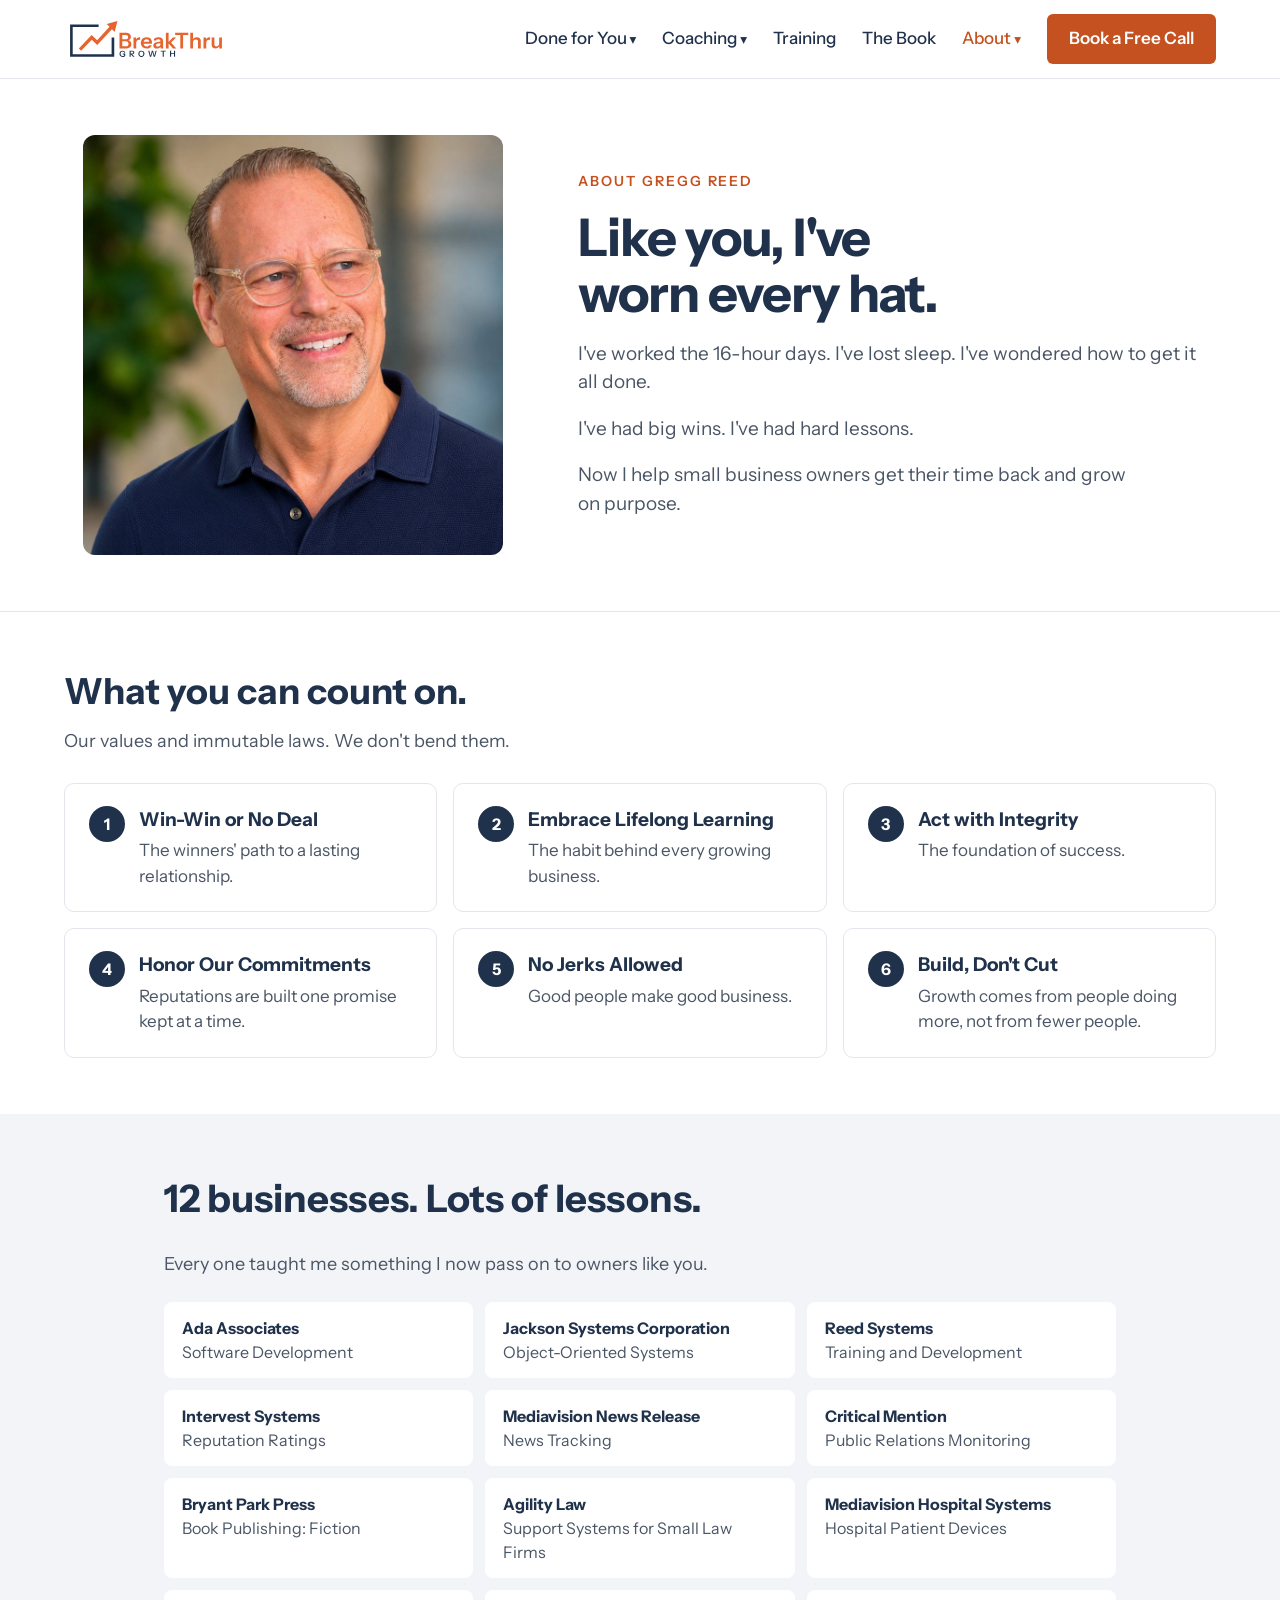
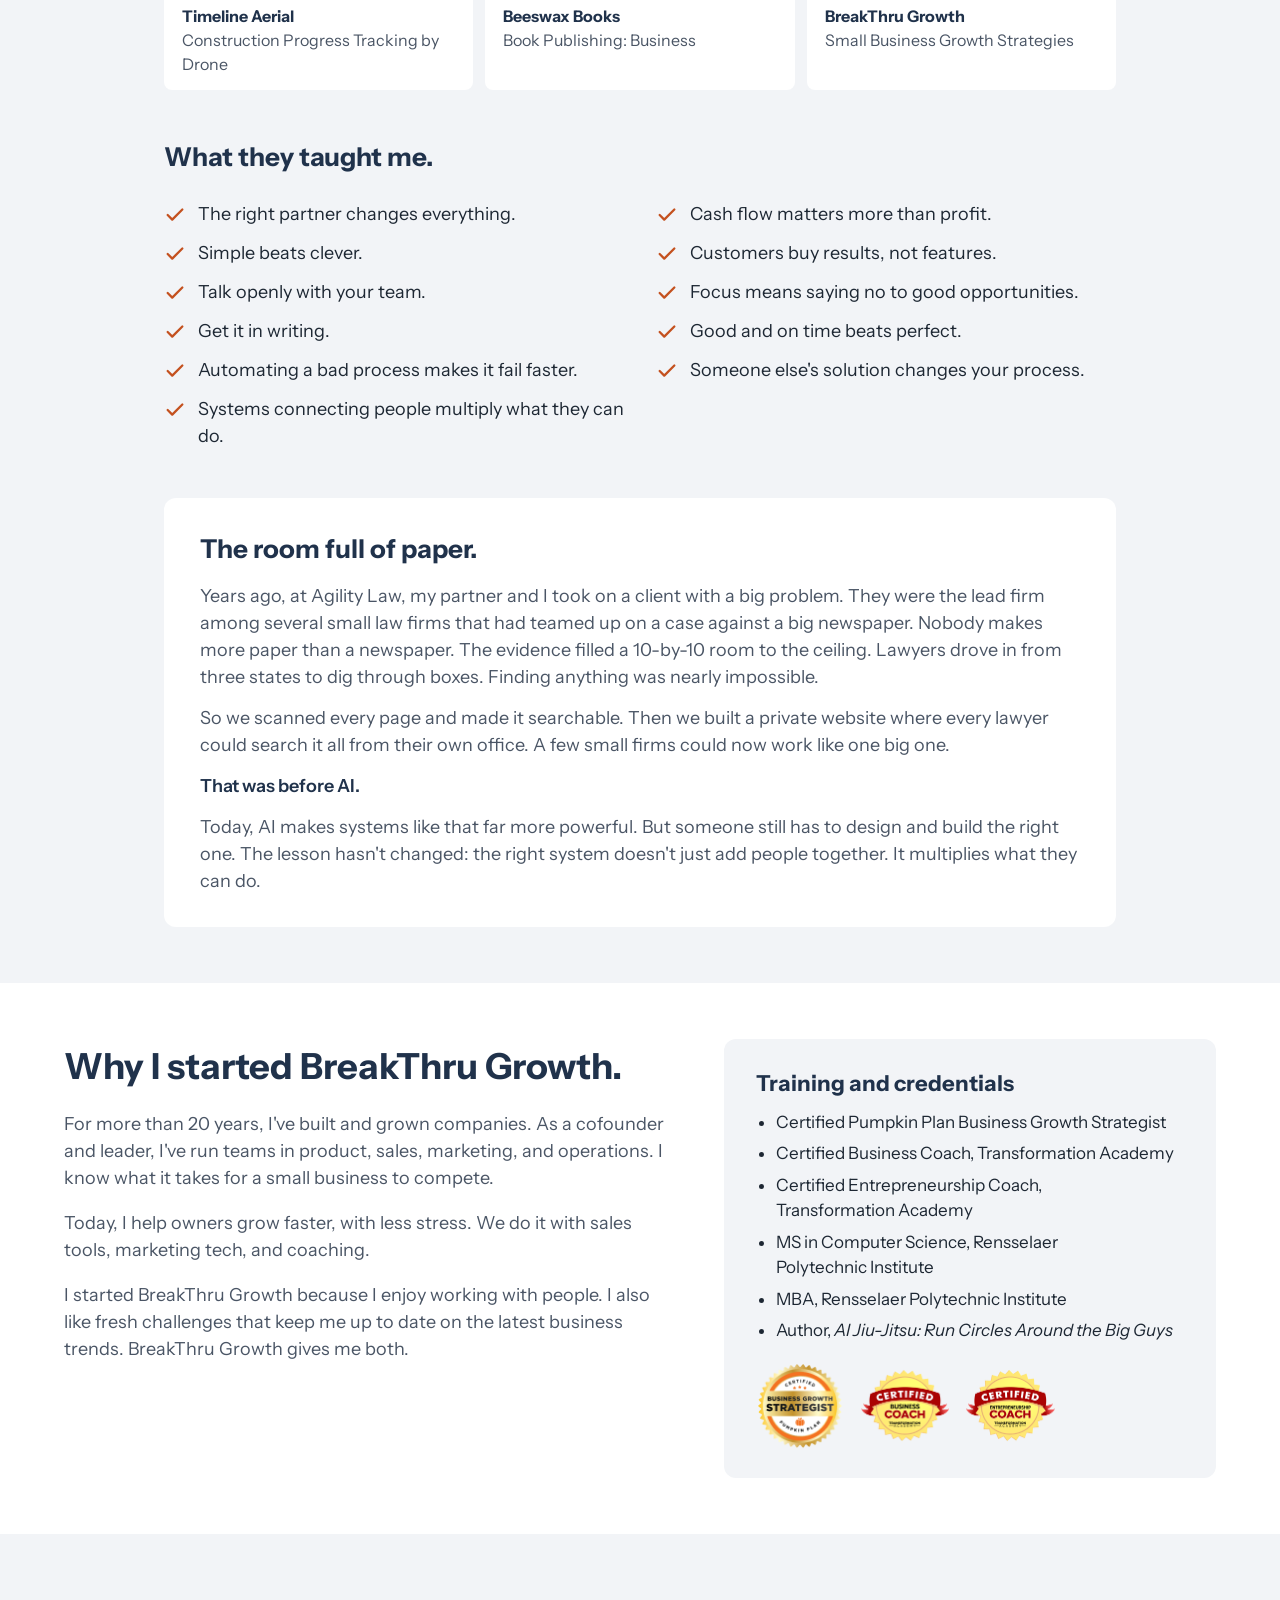
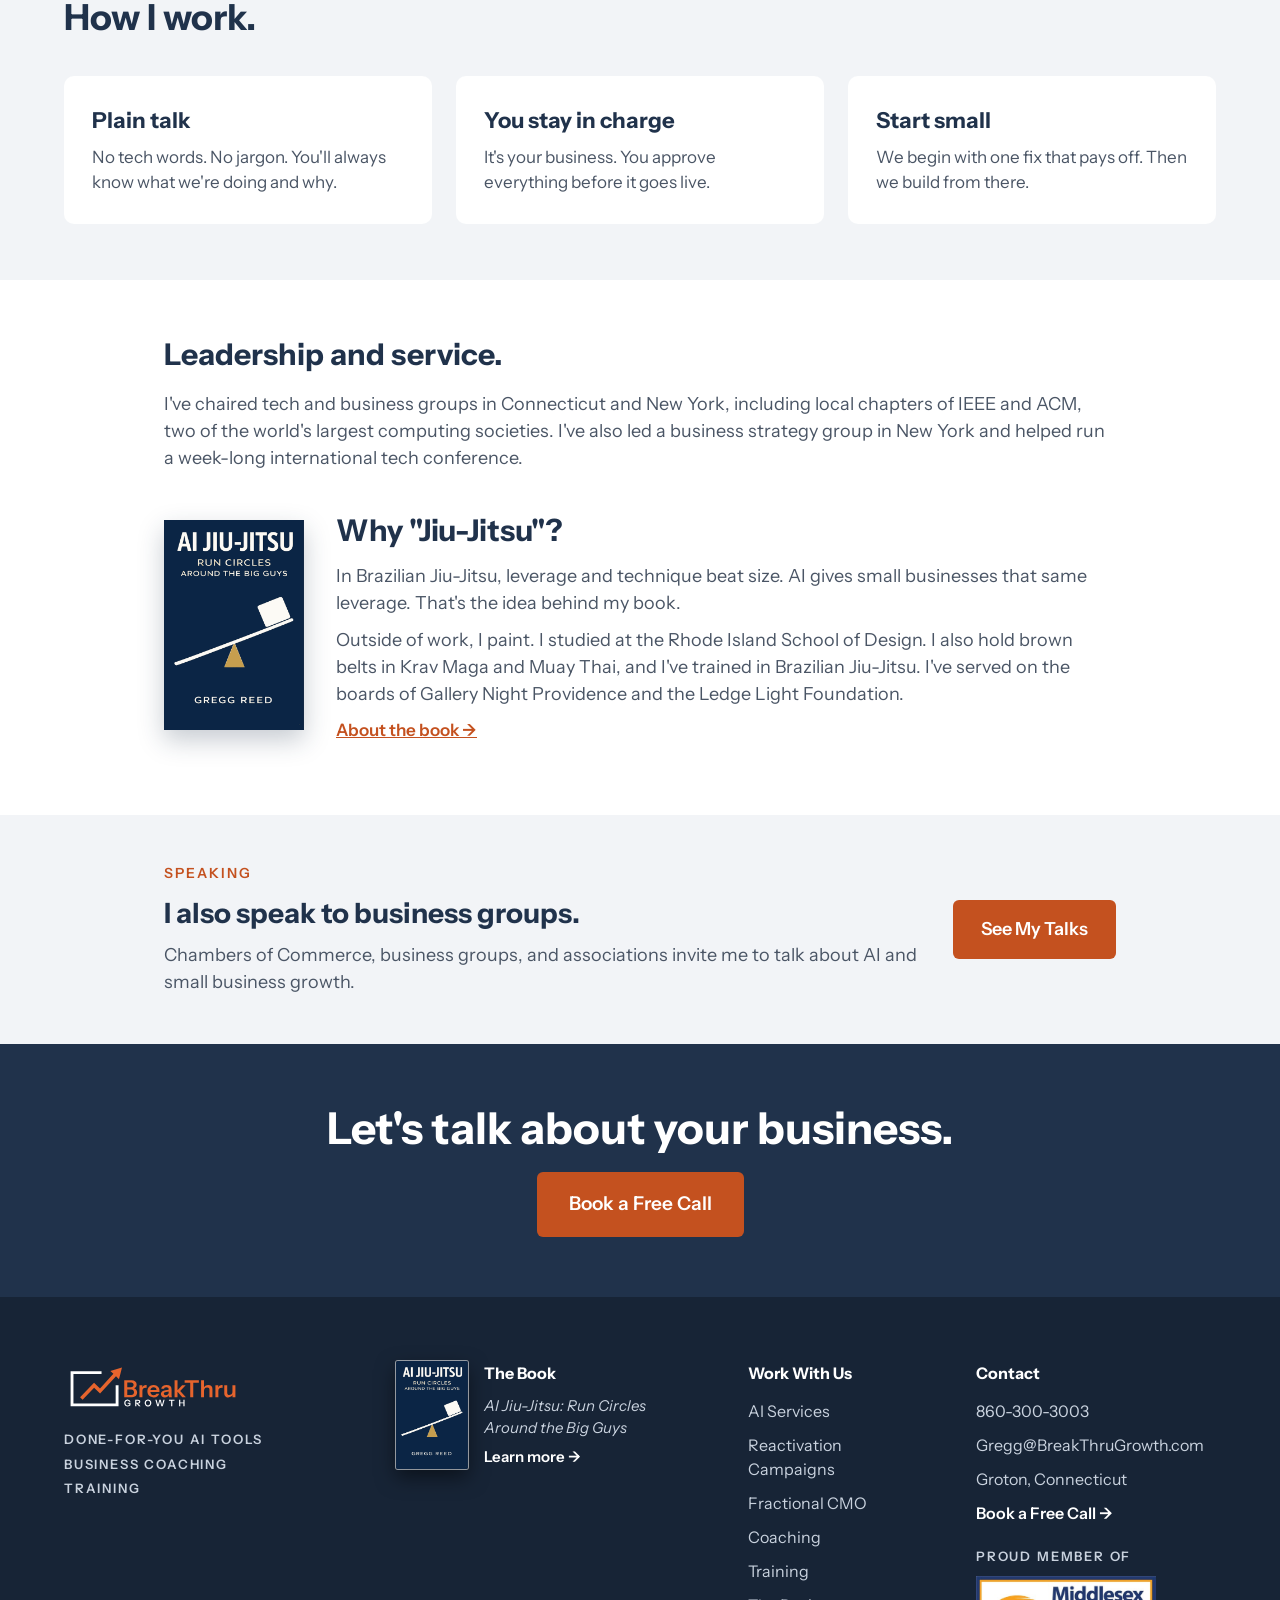
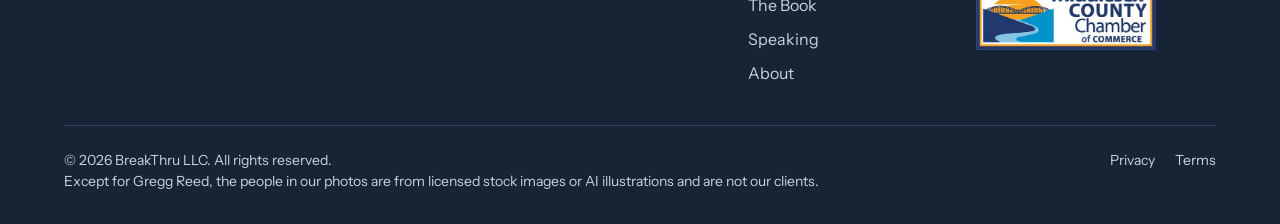
==== commit ae8bc461: "About: lessons passed on to owners like you Co-Authored-By: Claude Opus 5.5 <noreply@anthropic.com> " ====
--- a/about/index.html
+++ b/about/index.html
@@ -82,7 +82,7 @@
 <section style="background: #F2F4F7">
 <div style="max-width: 1000px; margin: 0 auto; padding: 56px 24px; display: flex; flex-direction: column; gap: 24px">
 <h2 style="margin: 0; font-size: 38px; color: #20324B">12 businesses. Lots of lessons.</h2>
-<p style="margin: 0; font-size: 18px; color: #4A5565">Every one taught me something I now pass on to my clients.</p>
+<p style="margin: 0; font-size: 18px; color: #4A5565">Every one taught me something I now pass on to owners like you.</p>
 <div style="display: grid; grid-template-columns: repeat(auto-fit, minmax(300px, 1fr)); gap: 12px">
 <div style="background: #FFFFFF; border-radius: 8px; padding: 14px 18px"><b style="color: #20324B">Ada Associates</b><br><span style="color: #4A5565">Software Development</span></div>
 <div style="background: #FFFFFF; border-radius: 8px; padding: 14px 18px"><b style="color: #20324B">Jackson Systems Corporation</b><br><span style="color: #4A5565">Object-Oriented Systems</span></div>
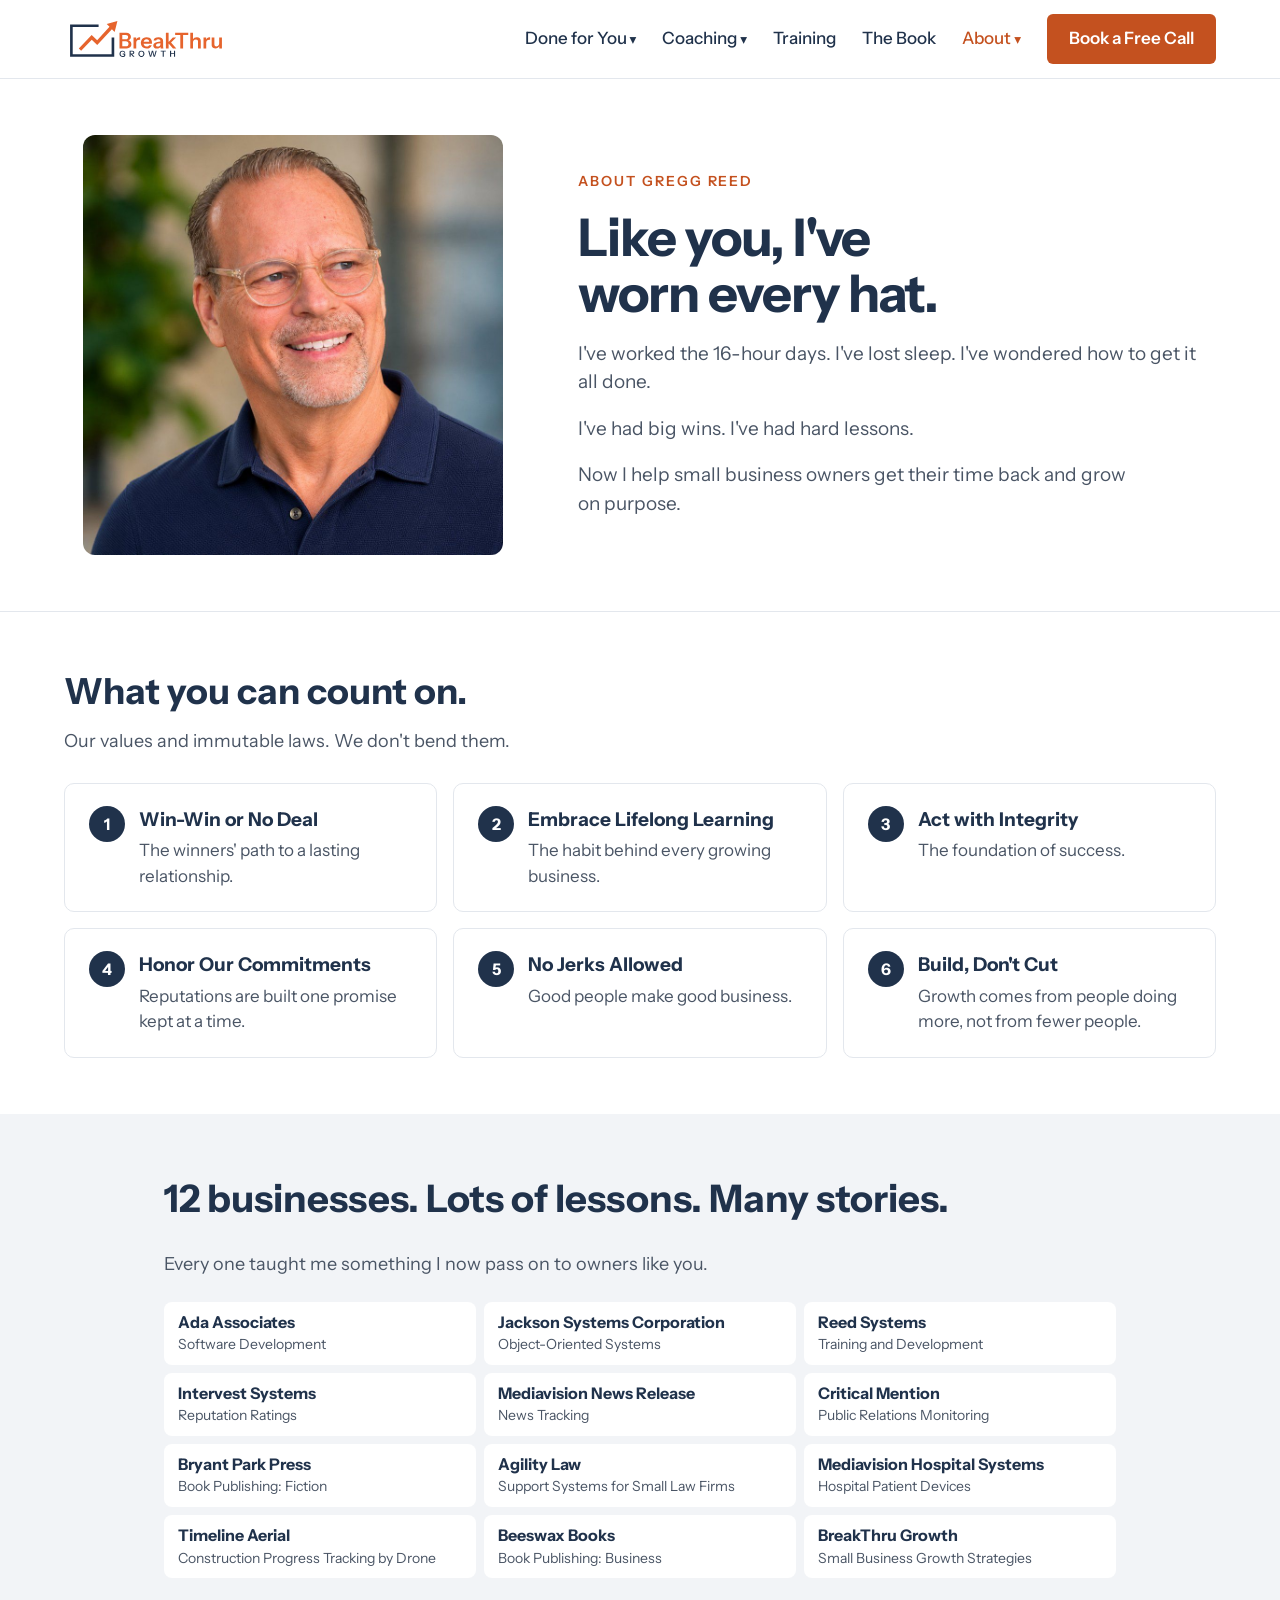
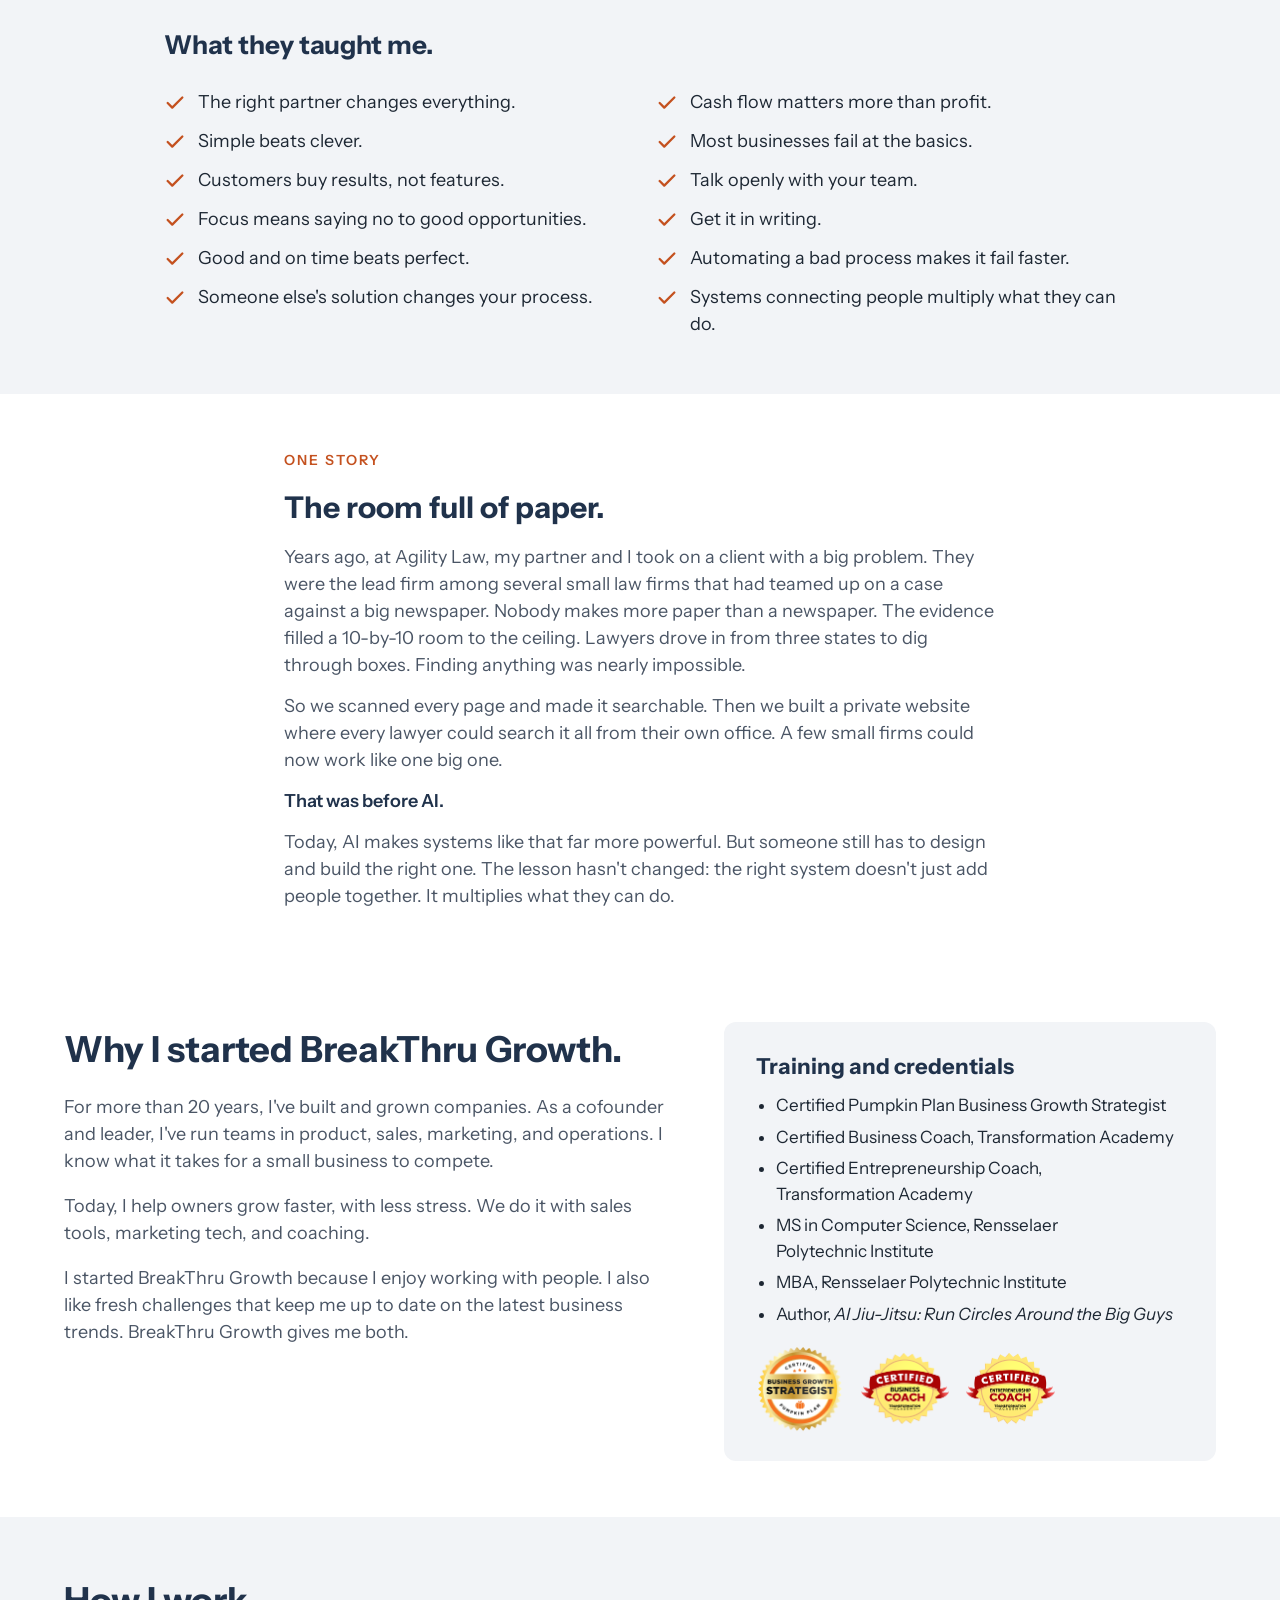
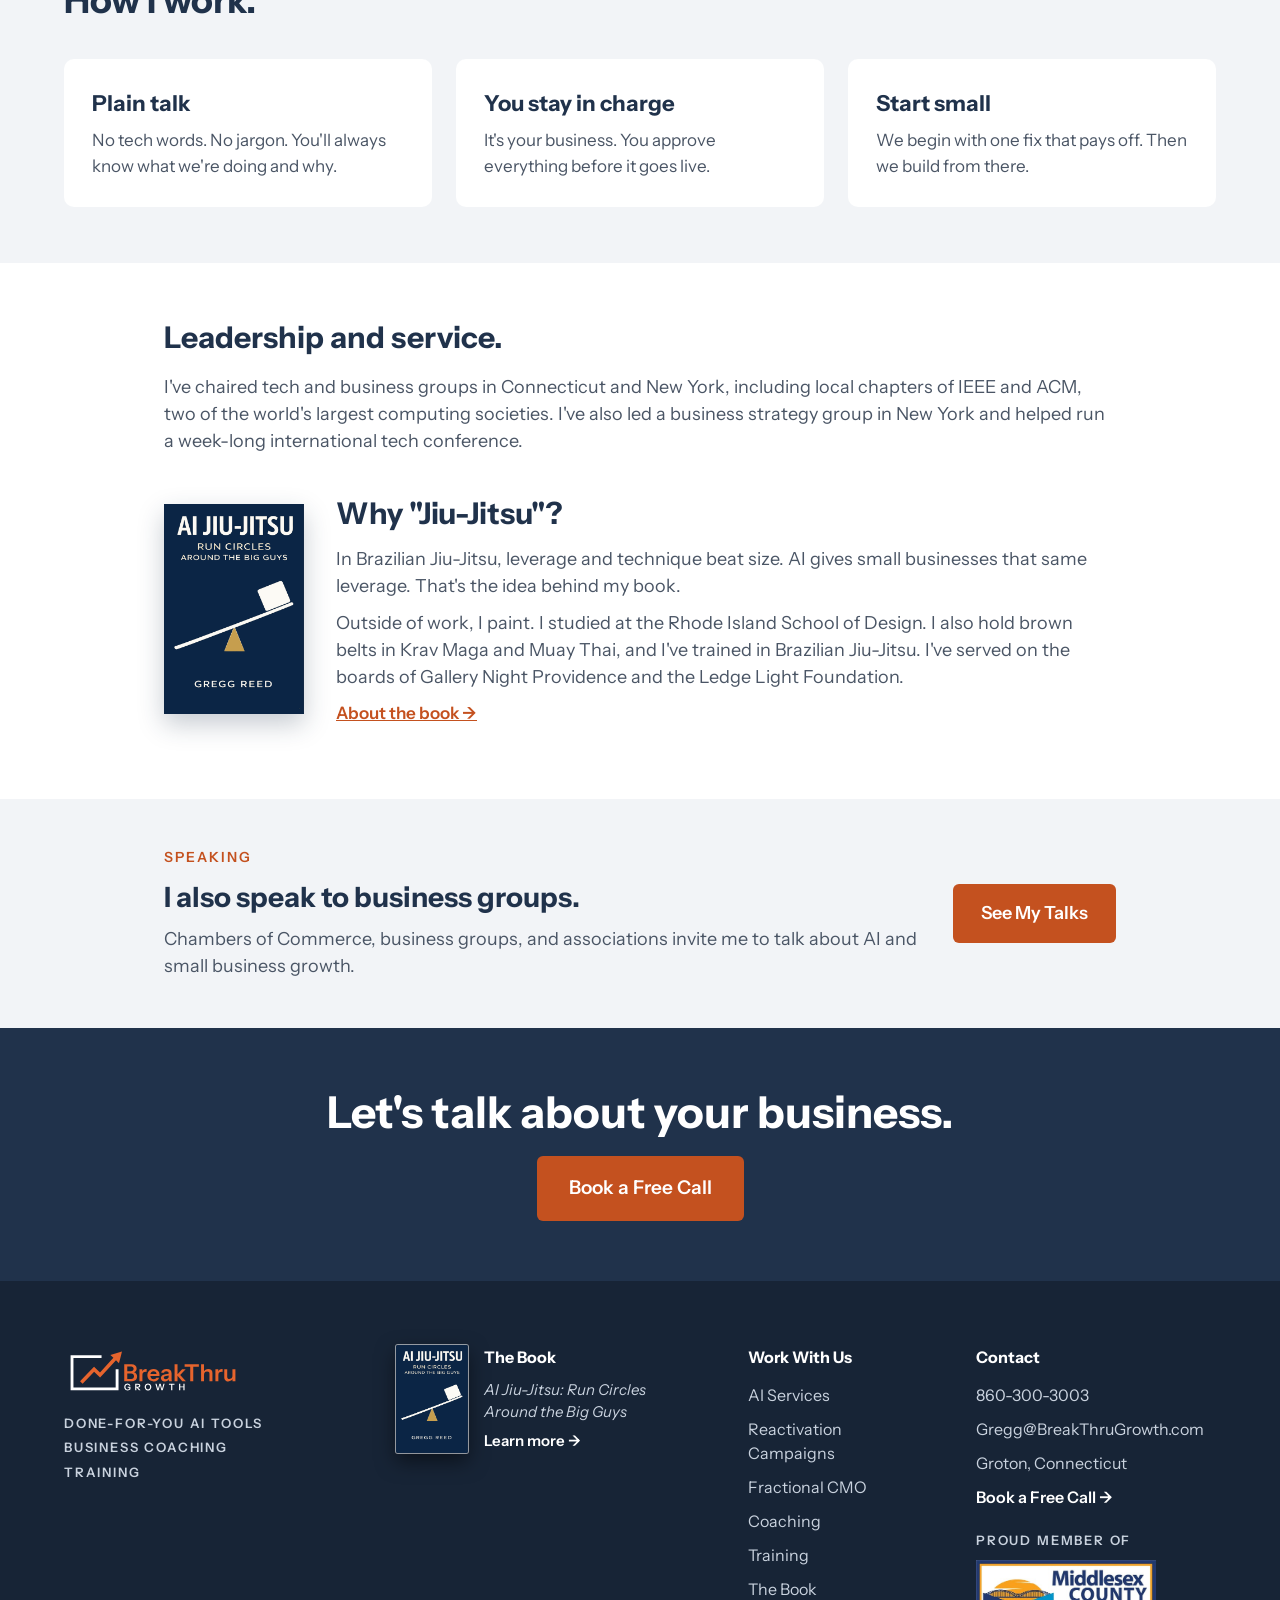
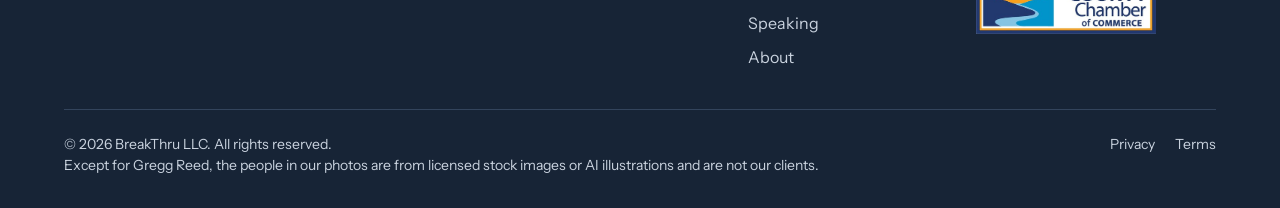
==== commit 2ad42aed: "About: compact business grid, 12 lessons, story in its own section Co-Authored-By: Claude Opus 5.5 <" ====
--- a/about/index.html
+++ b/about/index.html
@@ -81,27 +81,28 @@
 
 <section style="background: #F2F4F7">
 <div style="max-width: 1000px; margin: 0 auto; padding: 56px 24px; display: flex; flex-direction: column; gap: 24px">
-<h2 style="margin: 0; font-size: 38px; color: #20324B">12 businesses. Lots of lessons.</h2>
+<h2 style="margin: 0; font-size: 38px; color: #20324B">12 businesses. Lots of lessons. Many stories.</h2>
 <p style="margin: 0; font-size: 18px; color: #4A5565">Every one taught me something I now pass on to owners like you.</p>
-<div style="display: grid; grid-template-columns: repeat(auto-fit, minmax(300px, 1fr)); gap: 12px">
-<div style="background: #FFFFFF; border-radius: 8px; padding: 14px 18px"><b style="color: #20324B">Ada Associates</b><br><span style="color: #4A5565">Software Development</span></div>
-<div style="background: #FFFFFF; border-radius: 8px; padding: 14px 18px"><b style="color: #20324B">Jackson Systems Corporation</b><br><span style="color: #4A5565">Object-Oriented Systems</span></div>
-<div style="background: #FFFFFF; border-radius: 8px; padding: 14px 18px"><b style="color: #20324B">Reed Systems</b><br><span style="color: #4A5565">Training and Development</span></div>
-<div style="background: #FFFFFF; border-radius: 8px; padding: 14px 18px"><b style="color: #20324B">Intervest Systems</b><br><span style="color: #4A5565">Reputation Ratings</span></div>
-<div style="background: #FFFFFF; border-radius: 8px; padding: 14px 18px"><b style="color: #20324B">Mediavision News Release</b><br><span style="color: #4A5565">News Tracking</span></div>
-<div style="background: #FFFFFF; border-radius: 8px; padding: 14px 18px"><b style="color: #20324B">Critical Mention</b><br><span style="color: #4A5565">Public Relations Monitoring</span></div>
-<div style="background: #FFFFFF; border-radius: 8px; padding: 14px 18px"><b style="color: #20324B">Bryant Park Press</b><br><span style="color: #4A5565">Book Publishing: Fiction</span></div>
-<div style="background: #FFFFFF; border-radius: 8px; padding: 14px 18px"><b style="color: #20324B">Agility Law</b><br><span style="color: #4A5565">Support Systems for Small Law Firms</span></div>
-<div style="background: #FFFFFF; border-radius: 8px; padding: 14px 18px"><b style="color: #20324B">Mediavision Hospital Systems</b><br><span style="color: #4A5565">Hospital Patient Devices</span></div>
-<div style="background: #FFFFFF; border-radius: 8px; padding: 14px 18px"><b style="color: #20324B">Timeline Aerial</b><br><span style="color: #4A5565">Construction Progress Tracking by Drone</span></div>
-<div style="background: #FFFFFF; border-radius: 8px; padding: 14px 18px"><b style="color: #20324B">Beeswax Books</b><br><span style="color: #4A5565">Book Publishing: Business</span></div>
-<div style="background: #FFFFFF; border-radius: 8px; padding: 14px 18px"><b style="color: #20324B">BreakThru Growth</b><br><span style="color: #4A5565">Small Business Growth Strategies</span></div>
+<div style="display: grid; grid-template-columns: repeat(auto-fill, minmax(260px, 1fr)); gap: 8px">
+<div style="background: #FFFFFF; border-radius: 8px; padding: 10px 14px; font-size: 16px; line-height: 1.35"><b style="color: #20324B">Ada Associates</b><br><span style="color: #4A5565; font-size: 14px">Software Development</span></div>
+<div style="background: #FFFFFF; border-radius: 8px; padding: 10px 14px; font-size: 16px; line-height: 1.35"><b style="color: #20324B">Jackson Systems Corporation</b><br><span style="color: #4A5565; font-size: 14px">Object-Oriented Systems</span></div>
+<div style="background: #FFFFFF; border-radius: 8px; padding: 10px 14px; font-size: 16px; line-height: 1.35"><b style="color: #20324B">Reed Systems</b><br><span style="color: #4A5565; font-size: 14px">Training and Development</span></div>
+<div style="background: #FFFFFF; border-radius: 8px; padding: 10px 14px; font-size: 16px; line-height: 1.35"><b style="color: #20324B">Intervest Systems</b><br><span style="color: #4A5565; font-size: 14px">Reputation Ratings</span></div>
+<div style="background: #FFFFFF; border-radius: 8px; padding: 10px 14px; font-size: 16px; line-height: 1.35"><b style="color: #20324B">Mediavision News Release</b><br><span style="color: #4A5565; font-size: 14px">News Tracking</span></div>
+<div style="background: #FFFFFF; border-radius: 8px; padding: 10px 14px; font-size: 16px; line-height: 1.35"><b style="color: #20324B">Critical Mention</b><br><span style="color: #4A5565; font-size: 14px">Public Relations Monitoring</span></div>
+<div style="background: #FFFFFF; border-radius: 8px; padding: 10px 14px; font-size: 16px; line-height: 1.35"><b style="color: #20324B">Bryant Park Press</b><br><span style="color: #4A5565; font-size: 14px">Book Publishing: Fiction</span></div>
+<div style="background: #FFFFFF; border-radius: 8px; padding: 10px 14px; font-size: 16px; line-height: 1.35"><b style="color: #20324B">Agility Law</b><br><span style="color: #4A5565; font-size: 14px">Support Systems for Small Law Firms</span></div>
+<div style="background: #FFFFFF; border-radius: 8px; padding: 10px 14px; font-size: 16px; line-height: 1.35"><b style="color: #20324B">Mediavision Hospital Systems</b><br><span style="color: #4A5565; font-size: 14px">Hospital Patient Devices</span></div>
+<div style="background: #FFFFFF; border-radius: 8px; padding: 10px 14px; font-size: 16px; line-height: 1.35"><b style="color: #20324B">Timeline Aerial</b><br><span style="color: #4A5565; font-size: 14px">Construction Progress Tracking by Drone</span></div>
+<div style="background: #FFFFFF; border-radius: 8px; padding: 10px 14px; font-size: 16px; line-height: 1.35"><b style="color: #20324B">Beeswax Books</b><br><span style="color: #4A5565; font-size: 14px">Book Publishing: Business</span></div>
+<div style="background: #FFFFFF; border-radius: 8px; padding: 10px 14px; font-size: 16px; line-height: 1.35"><b style="color: #20324B">BreakThru Growth</b><br><span style="color: #4A5565; font-size: 14px">Small Business Growth Strategies</span></div>
 </div>
 <h3 style="margin: 24px 0 0; font-size: 26px; color: #20324B">What they taught me.</h3>
 <div style="display: grid; grid-template-columns: repeat(auto-fit, minmax(300px, 1fr)); gap: 12px 32px">
 <div style="display: flex; gap: 12px; align-items: flex-start; font-size: 18px; color: #1D2733"><svg aria-hidden="true" width="22" height="22" viewBox="0 0 24 24" fill="none" stroke="#C4511F" stroke-width="2.5" stroke-linecap="round" stroke-linejoin="round" style="flex: none; margin-top: 3px"><path d="M4 12l5 5L20 6"></path></svg><span>The right partner changes everything.</span></div>
 <div style="display: flex; gap: 12px; align-items: flex-start; font-size: 18px; color: #1D2733"><svg aria-hidden="true" width="22" height="22" viewBox="0 0 24 24" fill="none" stroke="#C4511F" stroke-width="2.5" stroke-linecap="round" stroke-linejoin="round" style="flex: none; margin-top: 3px"><path d="M4 12l5 5L20 6"></path></svg><span>Cash flow matters more than profit.</span></div>
 <div style="display: flex; gap: 12px; align-items: flex-start; font-size: 18px; color: #1D2733"><svg aria-hidden="true" width="22" height="22" viewBox="0 0 24 24" fill="none" stroke="#C4511F" stroke-width="2.5" stroke-linecap="round" stroke-linejoin="round" style="flex: none; margin-top: 3px"><path d="M4 12l5 5L20 6"></path></svg><span>Simple beats clever.</span></div>
+<div style="display: flex; gap: 12px; align-items: flex-start; font-size: 18px; color: #1D2733"><svg aria-hidden="true" width="22" height="22" viewBox="0 0 24 24" fill="none" stroke="#C4511F" stroke-width="2.5" stroke-linecap="round" stroke-linejoin="round" style="flex: none; margin-top: 3px"><path d="M4 12l5 5L20 6"></path></svg><span>Most businesses fail at the basics.</span></div>
 <div style="display: flex; gap: 12px; align-items: flex-start; font-size: 18px; color: #1D2733"><svg aria-hidden="true" width="22" height="22" viewBox="0 0 24 24" fill="none" stroke="#C4511F" stroke-width="2.5" stroke-linecap="round" stroke-linejoin="round" style="flex: none; margin-top: 3px"><path d="M4 12l5 5L20 6"></path></svg><span>Customers buy results, not features.</span></div>
 <div style="display: flex; gap: 12px; align-items: flex-start; font-size: 18px; color: #1D2733"><svg aria-hidden="true" width="22" height="22" viewBox="0 0 24 24" fill="none" stroke="#C4511F" stroke-width="2.5" stroke-linecap="round" stroke-linejoin="round" style="flex: none; margin-top: 3px"><path d="M4 12l5 5L20 6"></path></svg><span>Talk openly with your team.</span></div>
 <div style="display: flex; gap: 12px; align-items: flex-start; font-size: 18px; color: #1D2733"><svg aria-hidden="true" width="22" height="22" viewBox="0 0 24 24" fill="none" stroke="#C4511F" stroke-width="2.5" stroke-linecap="round" stroke-linejoin="round" style="flex: none; margin-top: 3px"><path d="M4 12l5 5L20 6"></path></svg><span>Focus means saying no to good opportunities.</span></div>
@@ -111,15 +112,20 @@
 <div style="display: flex; gap: 12px; align-items: flex-start; font-size: 18px; color: #1D2733"><svg aria-hidden="true" width="22" height="22" viewBox="0 0 24 24" fill="none" stroke="#C4511F" stroke-width="2.5" stroke-linecap="round" stroke-linejoin="round" style="flex: none; margin-top: 3px"><path d="M4 12l5 5L20 6"></path></svg><span>Someone else's solution changes your process.</span></div>
 <div style="display: flex; gap: 12px; align-items: flex-start; font-size: 18px; color: #1D2733"><svg aria-hidden="true" width="22" height="22" viewBox="0 0 24 24" fill="none" stroke="#C4511F" stroke-width="2.5" stroke-linecap="round" stroke-linejoin="round" style="flex: none; margin-top: 3px"><path d="M4 12l5 5L20 6"></path></svg><span>Systems connecting people multiply what they can do.</span></div>
 </div>
-<div style="margin-top: 24px; background: #FFFFFF; border-radius: 12px; padding: 32px 36px; display: flex; flex-direction: column; gap: 14px">
-<h3 style="margin: 0; font-size: 26px; color: #20324B">The room full of paper.</h3>
+</div>
+</section>
+
+<section style="background: #FFFFFF">
+<div style="max-width: 760px; margin: 0 auto; padding: 56px 24px; display: flex; flex-direction: column; gap: 14px">
+<p style="margin: 0; font-size: 14px; font-weight: 600; letter-spacing: 0.14em; color: #C4511F">ONE STORY</p>
+<h2 style="margin: 0; font-size: 30px; color: #20324B">The room full of paper.</h2>
 <p style="margin: 0; font-size: 18px; color: #4A5565">Years ago, at Agility Law, my partner and I took on a client with a big problem. They were the lead firm among several small law firms that had teamed up on a case against a big newspaper. Nobody makes more paper than a newspaper. The evidence filled a 10-by-10 room to the ceiling. Lawyers drove in from three states to dig through boxes. Finding anything was nearly impossible.</p>
 <p style="margin: 0; font-size: 18px; color: #4A5565">So we scanned every page and made it searchable. Then we built a private website where every lawyer could search it all from their own office. A few small firms could now work like one big one.</p>
 <p style="margin: 0; font-size: 18px; font-weight: 600; color: #20324B">That was before AI.</p>
 <p style="margin: 0; font-size: 18px; color: #4A5565">Today, AI makes systems like that far more powerful. But someone still has to design and build the right one. The lesson hasn't changed: the right system doesn't just add people together. It multiplies what they can do.</p>
 </div>
-</div>
-</section>
+</section>
+
 
 <section style="background: #FFFFFF">
 <div style="max-width: 1200px; margin: 0 auto; padding: 56px 24px; display: flex; flex-wrap: wrap; gap: 48px">
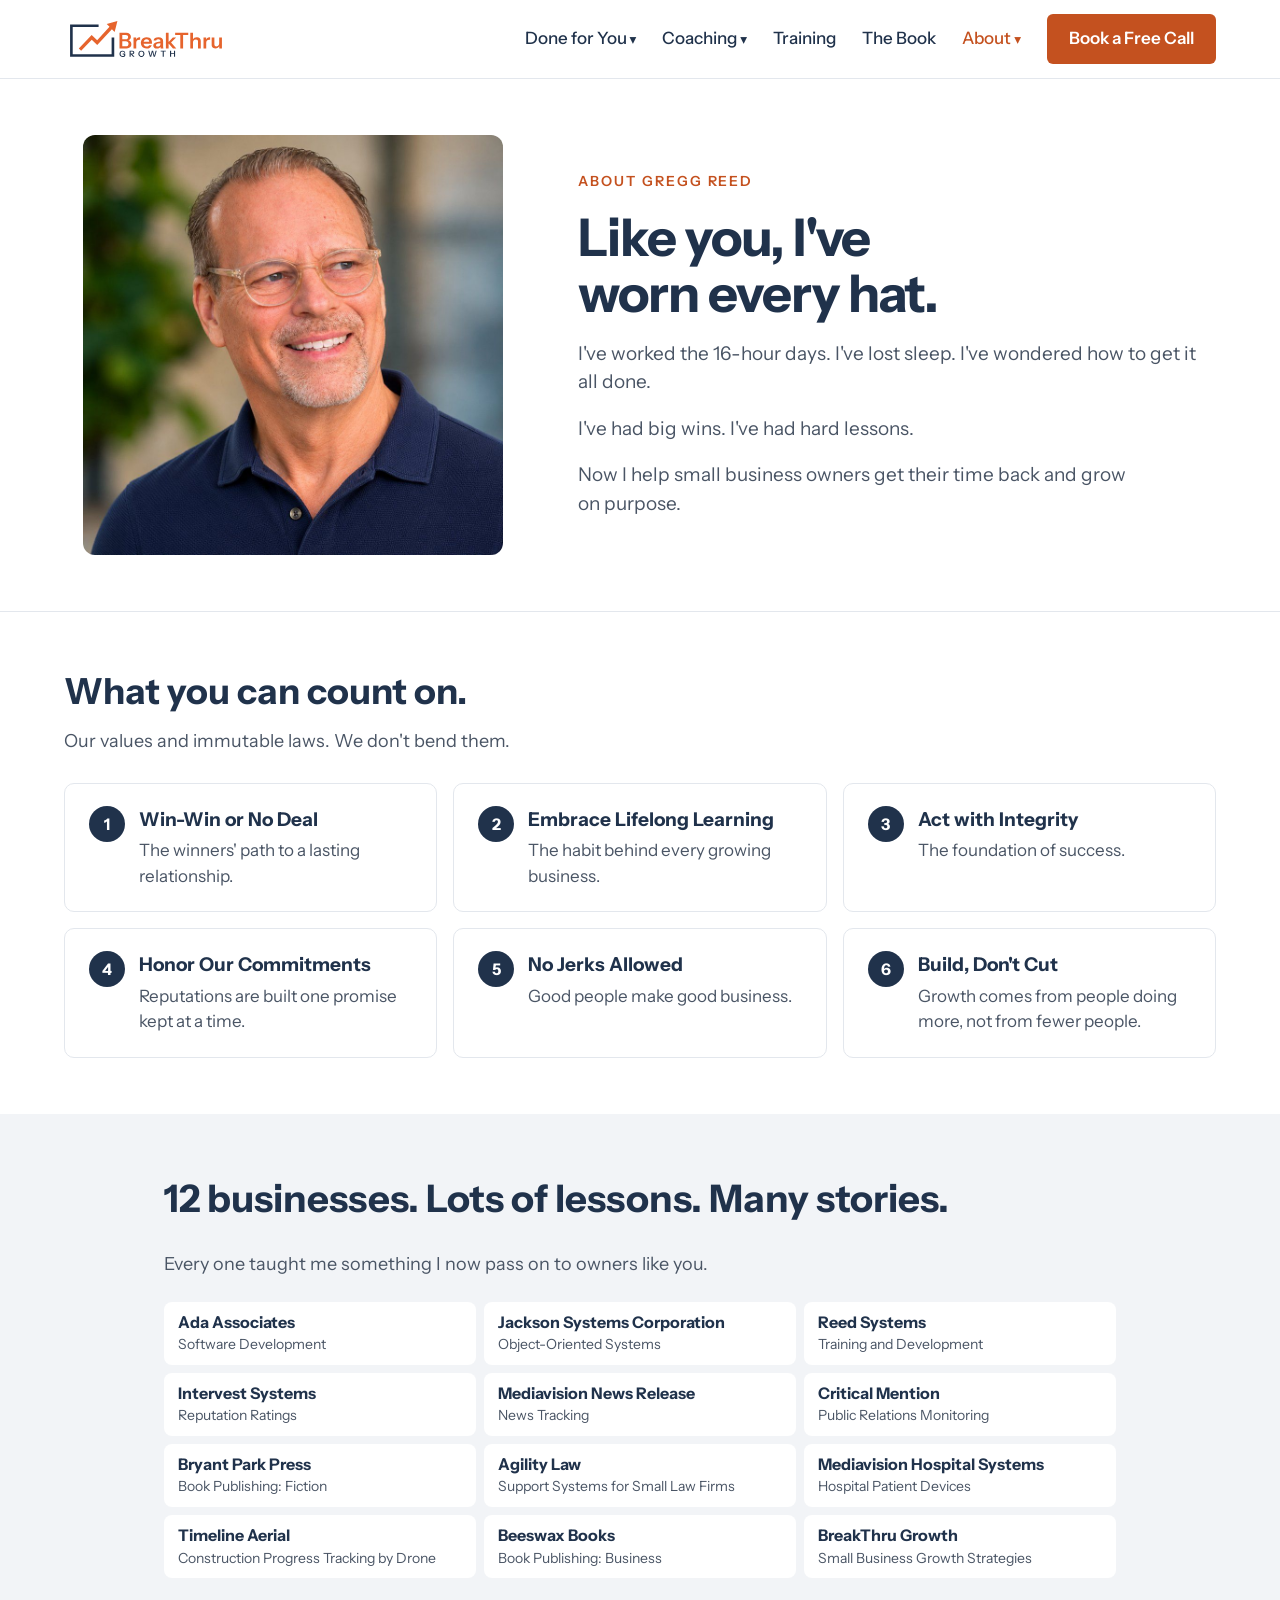
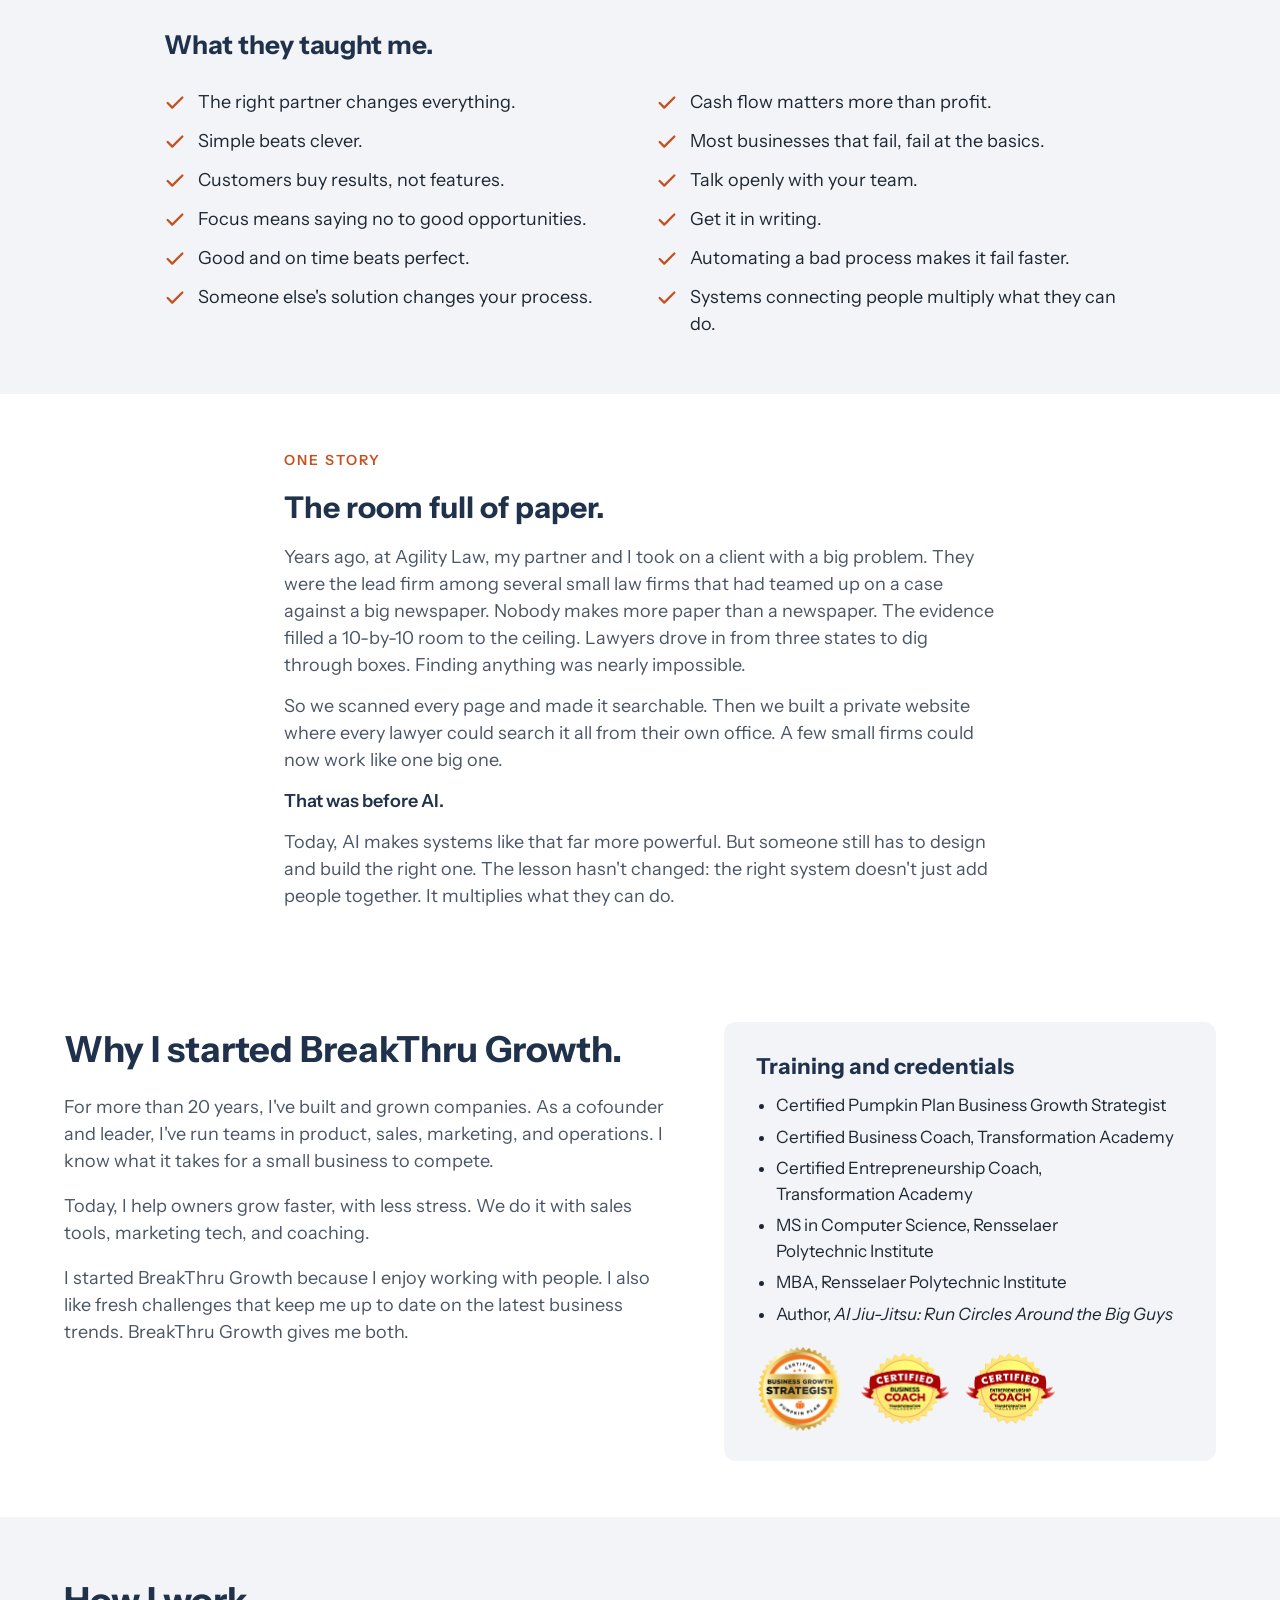
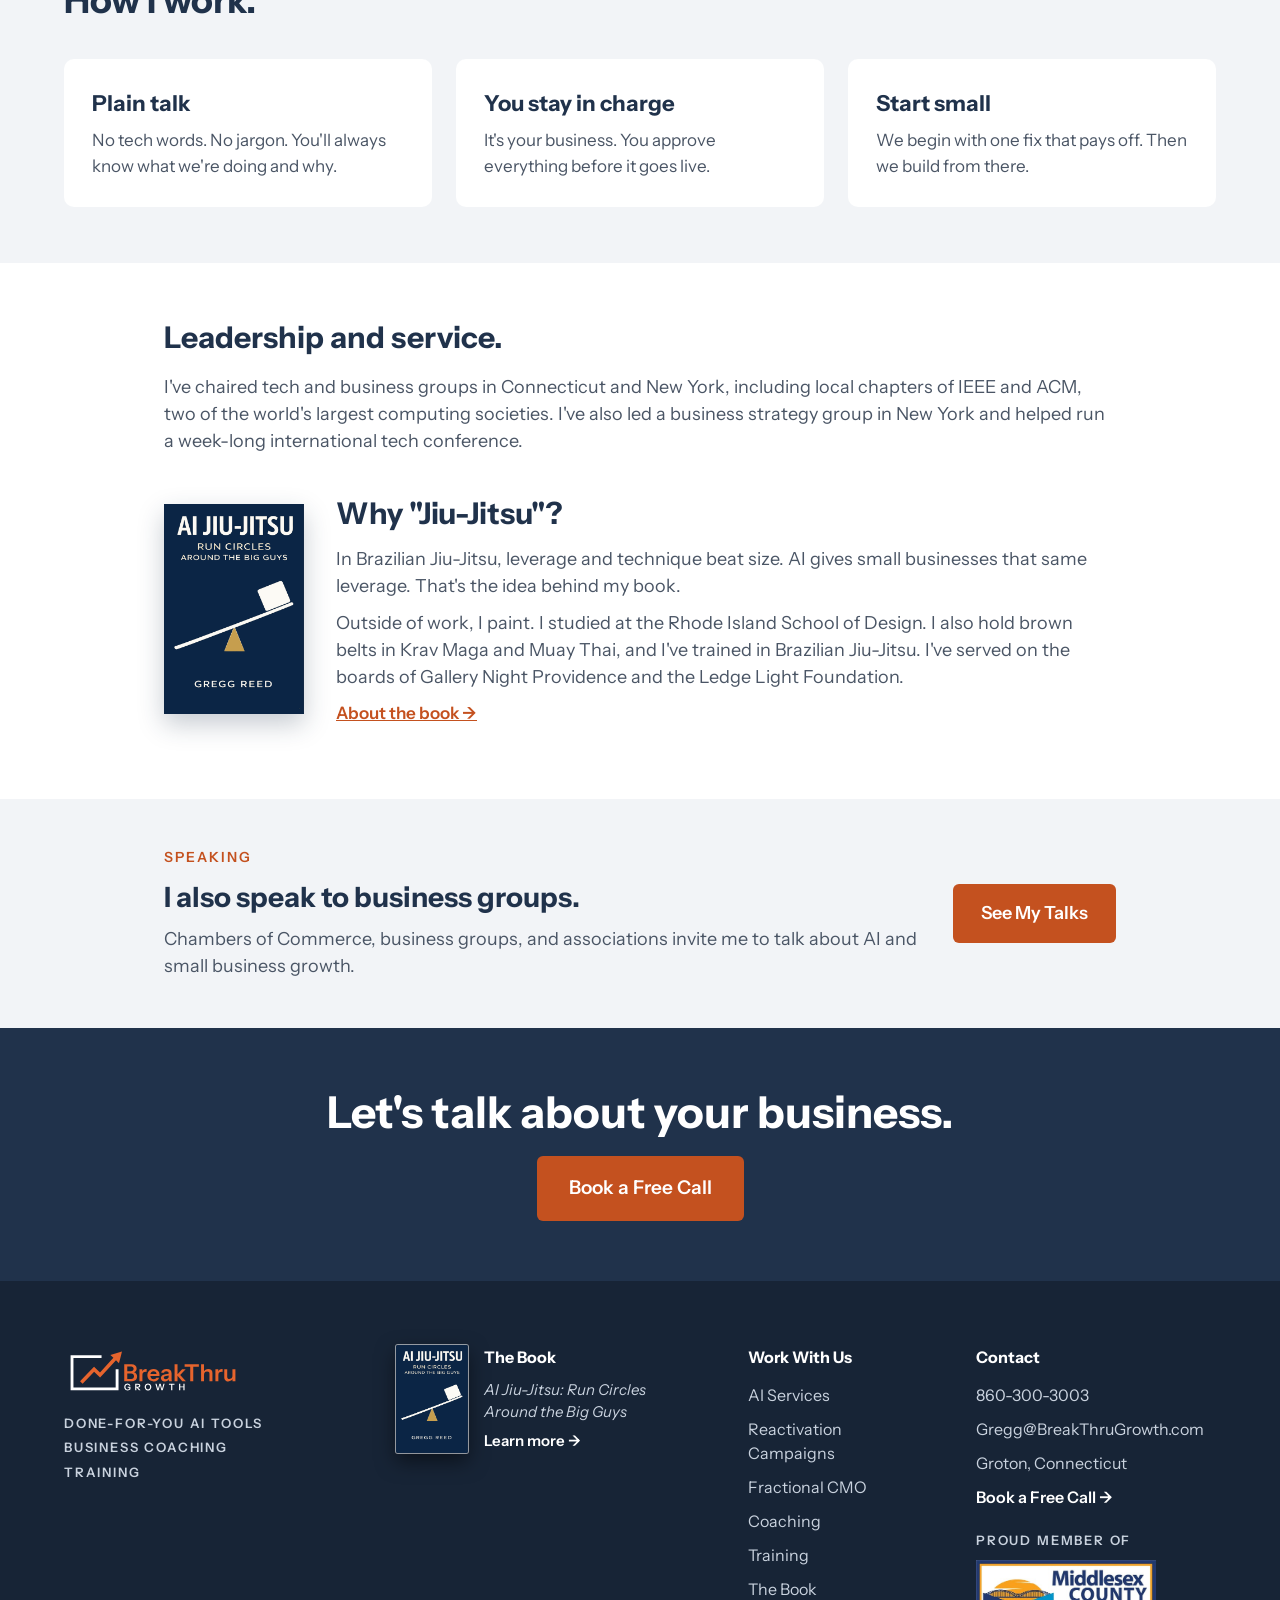
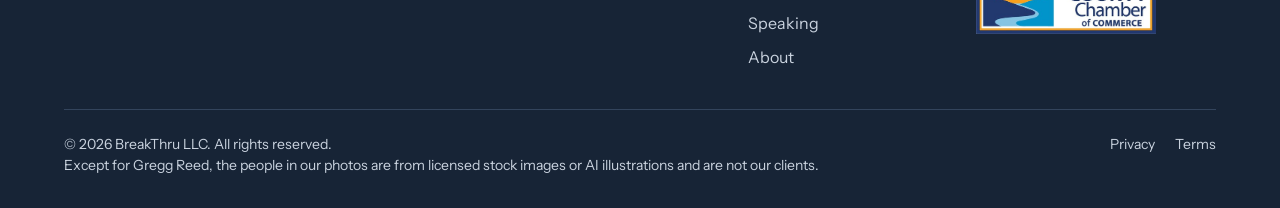
==== commit 25014e5d: "About: clarify the basics lesson Co-Authored-By: Claude Opus 5.5 <noreply@anthropic.com> Claude-Sess" ====
--- a/about/index.html
+++ b/about/index.html
@@ -102,7 +102,7 @@
 <div style="display: flex; gap: 12px; align-items: flex-start; font-size: 18px; color: #1D2733"><svg aria-hidden="true" width="22" height="22" viewBox="0 0 24 24" fill="none" stroke="#C4511F" stroke-width="2.5" stroke-linecap="round" stroke-linejoin="round" style="flex: none; margin-top: 3px"><path d="M4 12l5 5L20 6"></path></svg><span>The right partner changes everything.</span></div>
 <div style="display: flex; gap: 12px; align-items: flex-start; font-size: 18px; color: #1D2733"><svg aria-hidden="true" width="22" height="22" viewBox="0 0 24 24" fill="none" stroke="#C4511F" stroke-width="2.5" stroke-linecap="round" stroke-linejoin="round" style="flex: none; margin-top: 3px"><path d="M4 12l5 5L20 6"></path></svg><span>Cash flow matters more than profit.</span></div>
 <div style="display: flex; gap: 12px; align-items: flex-start; font-size: 18px; color: #1D2733"><svg aria-hidden="true" width="22" height="22" viewBox="0 0 24 24" fill="none" stroke="#C4511F" stroke-width="2.5" stroke-linecap="round" stroke-linejoin="round" style="flex: none; margin-top: 3px"><path d="M4 12l5 5L20 6"></path></svg><span>Simple beats clever.</span></div>
-<div style="display: flex; gap: 12px; align-items: flex-start; font-size: 18px; color: #1D2733"><svg aria-hidden="true" width="22" height="22" viewBox="0 0 24 24" fill="none" stroke="#C4511F" stroke-width="2.5" stroke-linecap="round" stroke-linejoin="round" style="flex: none; margin-top: 3px"><path d="M4 12l5 5L20 6"></path></svg><span>Most businesses fail at the basics.</span></div>
+<div style="display: flex; gap: 12px; align-items: flex-start; font-size: 18px; color: #1D2733"><svg aria-hidden="true" width="22" height="22" viewBox="0 0 24 24" fill="none" stroke="#C4511F" stroke-width="2.5" stroke-linecap="round" stroke-linejoin="round" style="flex: none; margin-top: 3px"><path d="M4 12l5 5L20 6"></path></svg><span>Most businesses that fail, fail at the basics.</span></div>
 <div style="display: flex; gap: 12px; align-items: flex-start; font-size: 18px; color: #1D2733"><svg aria-hidden="true" width="22" height="22" viewBox="0 0 24 24" fill="none" stroke="#C4511F" stroke-width="2.5" stroke-linecap="round" stroke-linejoin="round" style="flex: none; margin-top: 3px"><path d="M4 12l5 5L20 6"></path></svg><span>Customers buy results, not features.</span></div>
 <div style="display: flex; gap: 12px; align-items: flex-start; font-size: 18px; color: #1D2733"><svg aria-hidden="true" width="22" height="22" viewBox="0 0 24 24" fill="none" stroke="#C4511F" stroke-width="2.5" stroke-linecap="round" stroke-linejoin="round" style="flex: none; margin-top: 3px"><path d="M4 12l5 5L20 6"></path></svg><span>Talk openly with your team.</span></div>
 <div style="display: flex; gap: 12px; align-items: flex-start; font-size: 18px; color: #1D2733"><svg aria-hidden="true" width="22" height="22" viewBox="0 0 24 24" fill="none" stroke="#C4511F" stroke-width="2.5" stroke-linecap="round" stroke-linejoin="round" style="flex: none; margin-top: 3px"><path d="M4 12l5 5L20 6"></path></svg><span>Focus means saying no to good opportunities.</span></div>
